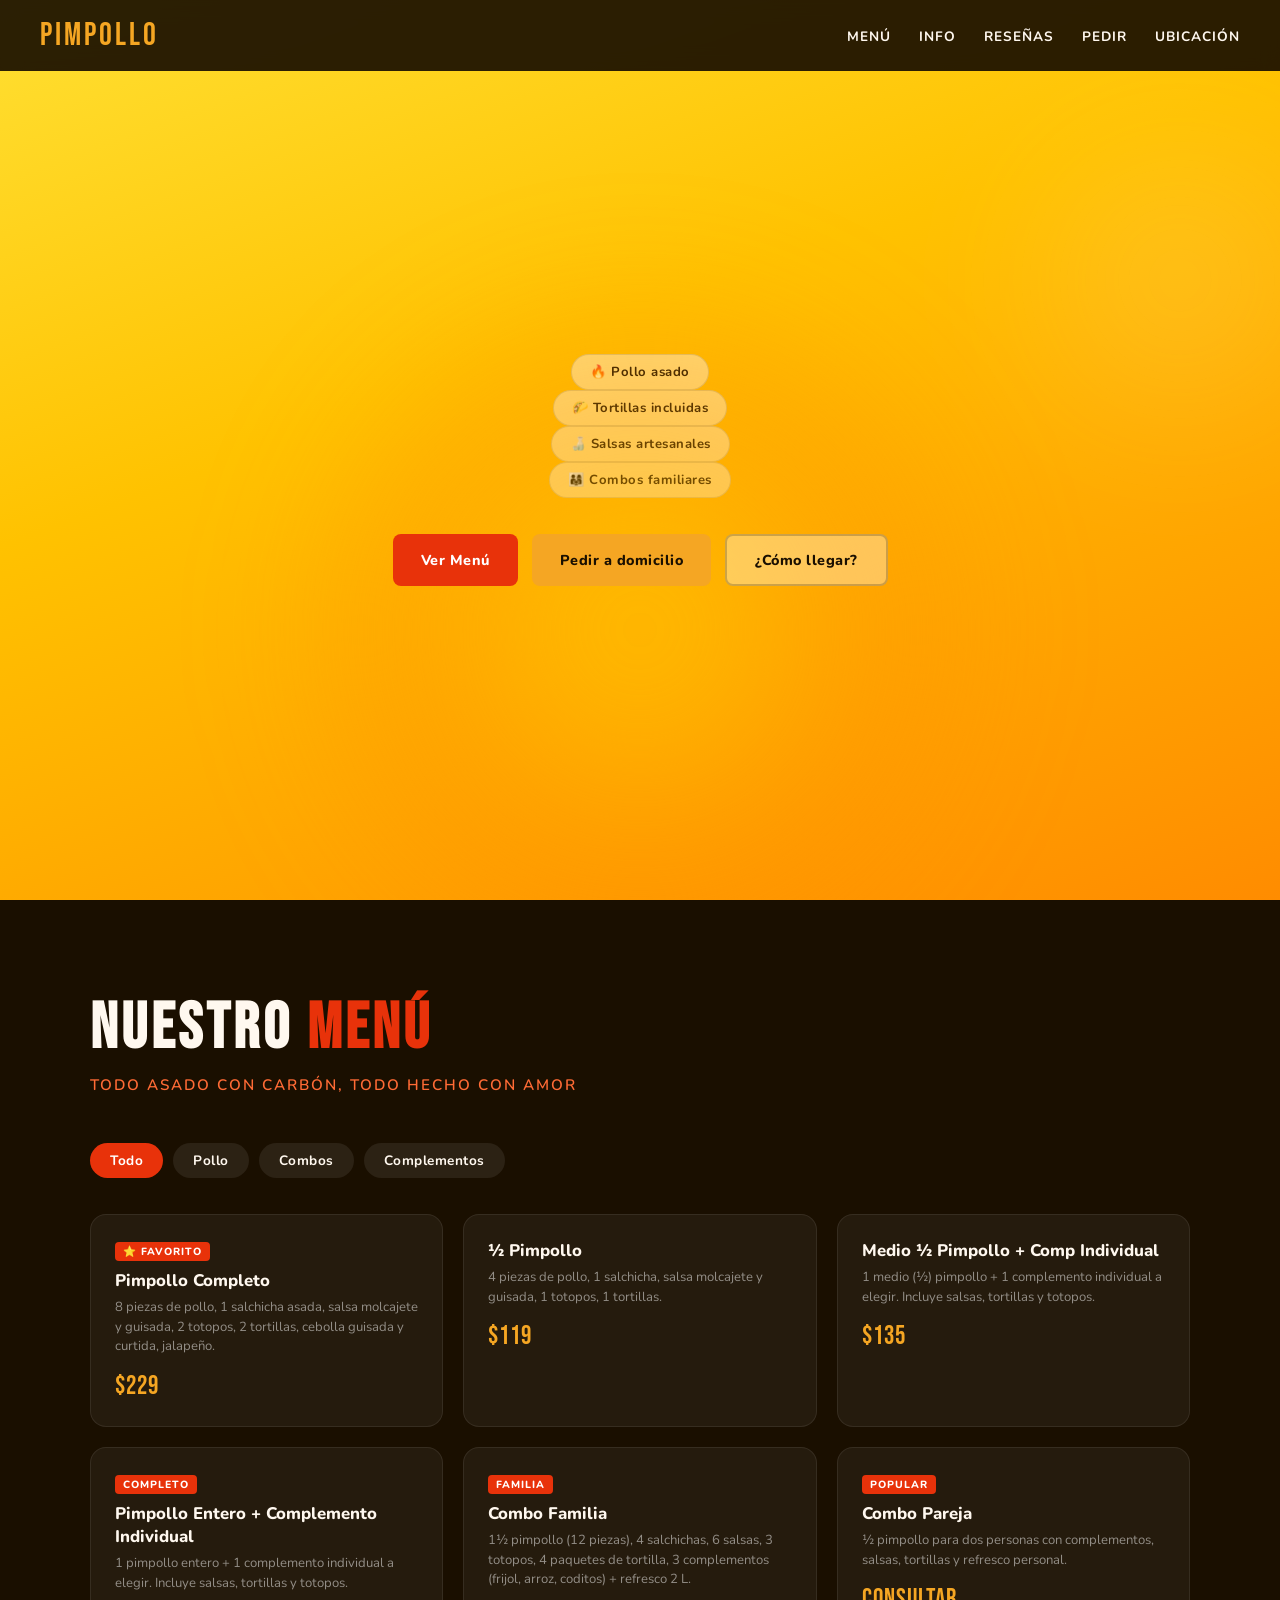
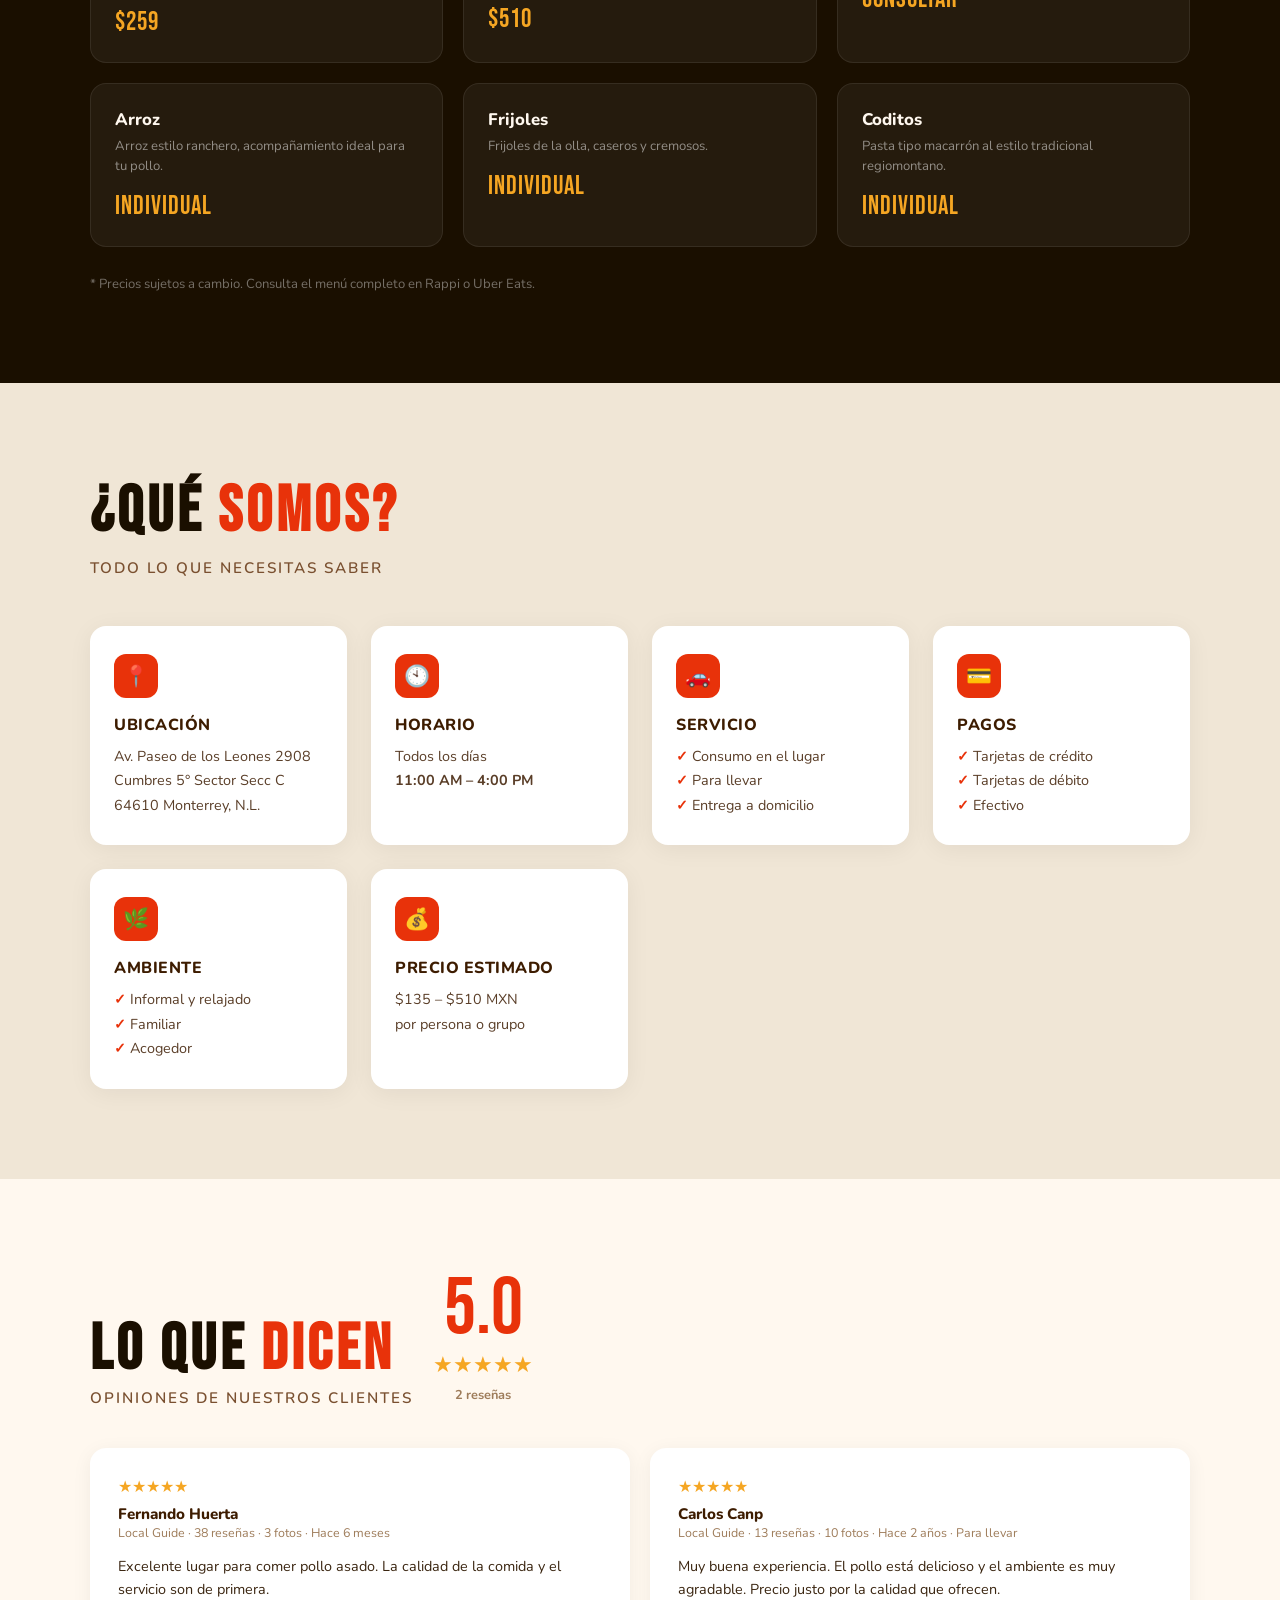
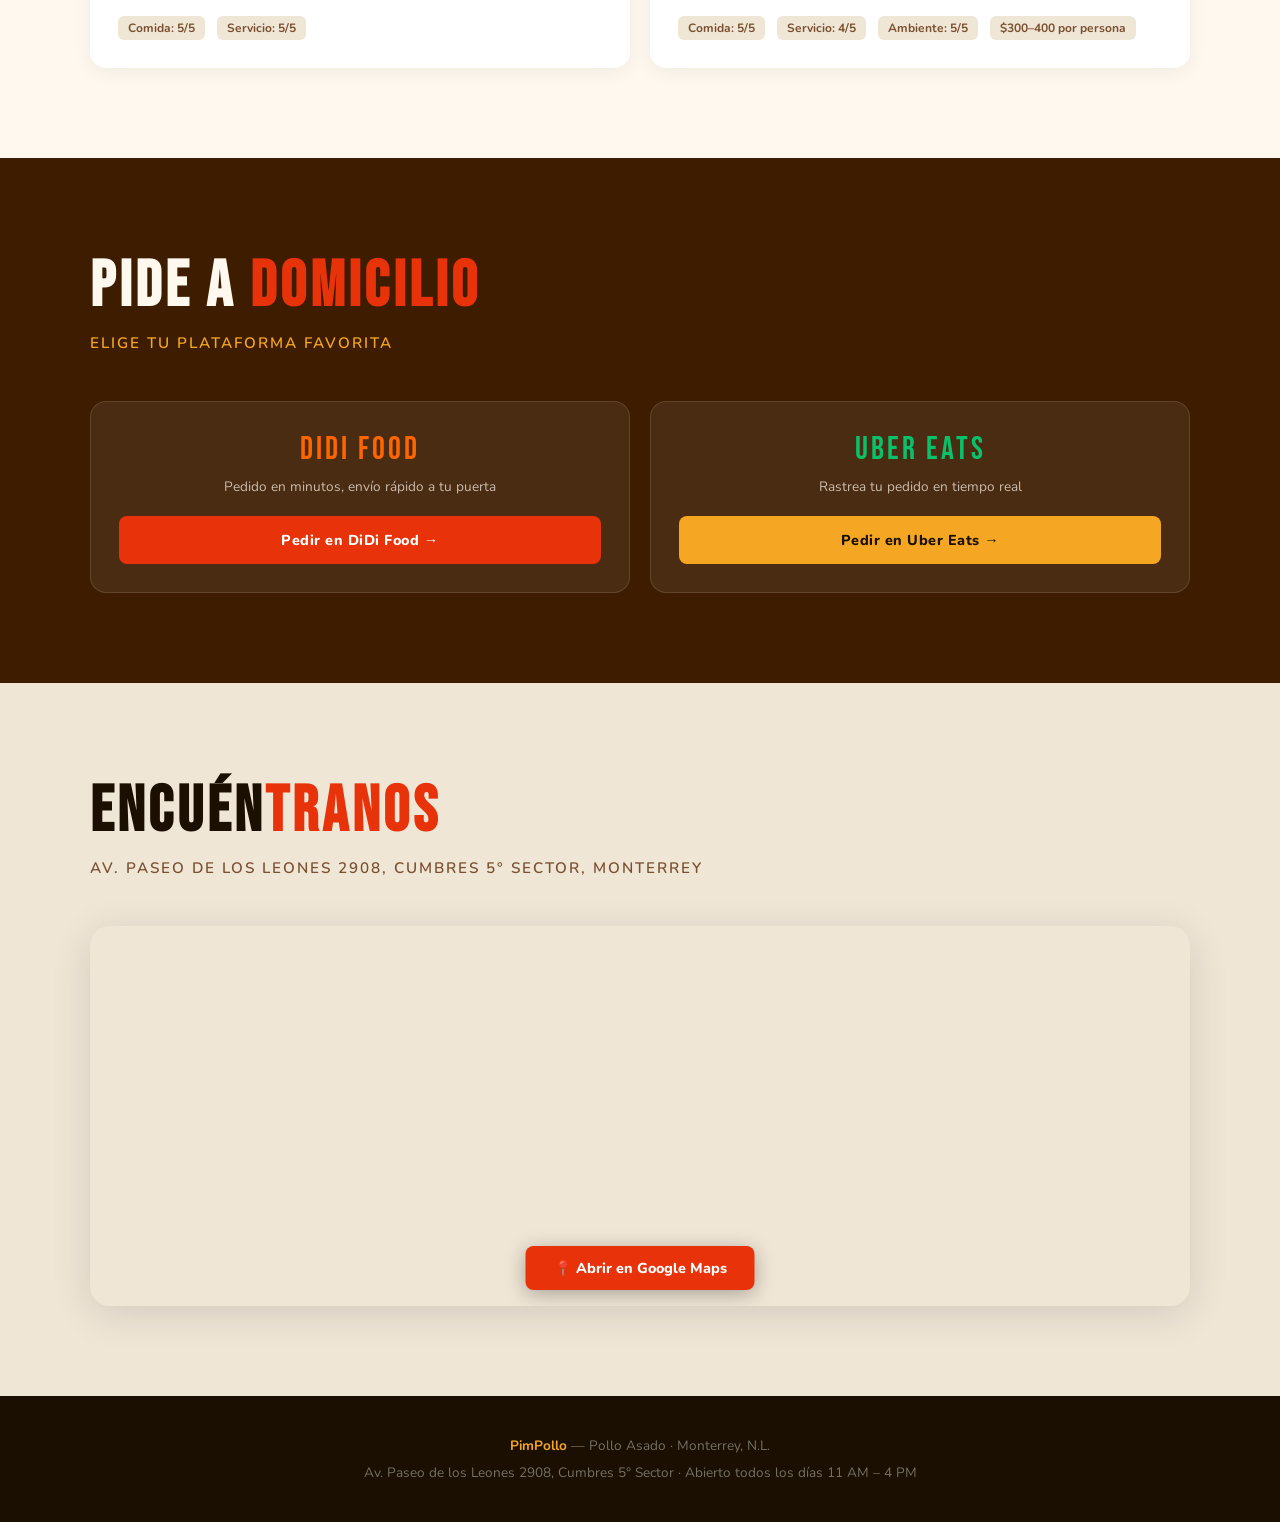
==== index.html @ a26a80ce "Update index.html" ====
<!DOCTYPE html>
<html lang="es">
<head>
<meta charset="UTF-8">
<meta name="viewport" content="width=device-width, initial-scale=1.0">
<title>PimPollo — Monterrey</title>
  <link rel="icon" type="image/png" href="logo.png">
<link rel="preconnect" href="https://fonts.googleapis.com">
<link rel="preconnect" href="https://fonts.gstatic.com" crossorigin>
<link href="https://fonts.googleapis.com/css2?family=Bebas+Neue&family=Nunito:wght@400;600;700;800&display=swap" rel="stylesheet">
<style>
  :root {
    --fire: #E8320A;
    --ember: #FF6B35;
    --gold: #F5A623;
    --cream: #FFF8EF;
    --dark: #1A0F00;
    --brown: #3D1C00;
    --smoke: #F0E6D6;
  }

  *, *::before, *::after { box-sizing: border-box; margin: 0; padding: 0; }

  html { scroll-behavior: smooth; }

  body {
    font-family: 'Nunito', sans-serif;
    background: var(--cream);
    color: var(--dark);
    overflow-x: hidden;
  }

  /* ── NAV ── */
  nav {
    position: fixed; top: 0; left: 0; right: 0; z-index: 100;
    display: flex; justify-content: space-between; align-items: center;
    padding: 16px 40px;
    background: rgba(26,15,0,0.92);
    backdrop-filter: blur(10px);
  }
  .nav-logo {
    font-family: 'Bebas Neue', sans-serif;
    font-size: 2rem; letter-spacing: 3px;
    color: var(--gold);
  }
  .nav-links { display: flex; gap: 28px; list-style: none; }
  .nav-links a {
    color: var(--cream); text-decoration: none; font-weight: 700;
    font-size: 0.85rem; letter-spacing: 1px; text-transform: uppercase;
    transition: color 0.2s;
  }
  .nav-links a:hover { color: var(--gold); }

  /* ── HERO ── */
  #hero {
    min-height: 100vh;
    background: linear-gradient(160deg, #FFE033 0%, #FFC200 40%, #FF8C00 100%);
    display: flex; flex-direction: column;
    align-items: center; justify-content: center;
    position: relative;
    overflow: hidden;
    padding: 100px 20px 60px;
  }

  /* flame background blobs */
  #hero::before {
    content: '';
    position: absolute; bottom: -80px; left: 50%; transform: translateX(-50%);
    width: 700px; height: 700px; border-radius: 50%;
    background: radial-gradient(circle, rgba(255,200,0,0.6) 0%, rgba(255,140,0,0.3) 50%, transparent 75%);
    filter: blur(60px);
    animation: pulse 4s ease-in-out infinite;
  }
  #hero::after {
    content: '';
    position: absolute; top: 80px; right: -100px;
    width: 400px; height: 400px; border-radius: 50%;
    background: radial-gradient(circle, rgba(255,255,255,0.4) 0%, transparent 65%);
    filter: blur(80px); opacity: 0.4;
    animation: pulse 6s ease-in-out infinite reverse;
  }
  @keyframes pulse {
    0%, 100% { transform: translateX(-50%) scale(1); }
    50% { transform: translateX(-50%) scale(1.12); }
  }

  /* LOGO PLACEHOLDER */
  .logo-slot {
    width: 180px; height: 180px;
    border-radius: 50%;
    border: 3px dashed rgba(245,166,35,0.6);
    display: flex; flex-direction: column;
    align-items: center; justify-content: center;
    background: rgba(255,255,255,0.04);
    margin-bottom: 32px;
    position: relative; z-index: 2;
    transition: border-color 0.3s;
    cursor: pointer;
  }
  .logo-slot:hover { border-color: var(--gold); }
  .logo-slot span {
    color: rgba(245,166,35,0.6);
    font-size: 0.75rem; font-weight: 700;
    letter-spacing: 1.5px; text-transform: uppercase;
    text-align: center; padding: 0 16px; line-height: 1.5;
  }
  .logo-slot svg { width: 36px; height: 36px; margin-bottom: 8px; opacity: 0.5; }

  .hero-title {
    font-family: 'Bebas Neue', sans-serif;
    font-size: clamp(4rem, 12vw, 9rem);
    line-height: 0.9;
    color: var(--dark);
    text-align: center;
    letter-spacing: 6px;
    position: relative; z-index: 2;
    animation: fadeUp 0.9s ease both;
  }
  .hero-title span { color: #1B5E20; }

  .hero-sub {
    margin-top: 16px;
    font-size: 1rem; font-weight: 700; letter-spacing: 4px;
    text-transform: uppercase; color: #7B3500;
    position: relative; z-index: 2;
    animation: fadeUp 0.9s 0.2s ease both;
  }

  .hero-badges {
    display: flex; gap: 12px; flex-wrap: wrap; justify-content: center;
    margin-top: 28px; position: relative; z-index: 2;
    animation: fadeUp 0.9s 0.35s ease both;
  }
  .badge {
    background: rgba(255,255,255,0.5);
    border: 1px solid rgba(0,0,0,0.12);
    color: var(--dark); padding: 8px 18px;
    border-radius: 999px; font-size: 0.82rem; font-weight: 700;
    letter-spacing: 0.5px;
  }

  .hero-ctas {
    display: flex; gap: 14px; flex-wrap: wrap; justify-content: center;
    margin-top: 36px; position: relative; z-index: 2;
    animation: fadeUp 0.9s 0.5s ease both;
  }
  .btn {
    display: inline-flex; align-items: center; gap: 8px;
    padding: 14px 28px; border-radius: 8px;
    font-family: 'Nunito', sans-serif; font-weight: 800;
    font-size: 0.9rem; letter-spacing: 0.5px;
    text-decoration: none; transition: transform 0.2s, box-shadow 0.2s;
    cursor: pointer; border: none;
  }
  .btn:hover { transform: translateY(-3px); box-shadow: 0 10px 30px rgba(0,0,0,0.3); }
  .btn-primary { background: var(--fire); color: #fff; }
  .btn-secondary { background: var(--gold); color: var(--dark); }
  .btn-outline { background: rgba(255,255,255,0.35); color: var(--dark); border: 2px solid rgba(0,0,0,0.2); }
  .btn-outline:hover { border-color: var(--dark); background: rgba(255,255,255,0.6); }

  @keyframes fadeUp {
    from { opacity: 0; transform: translateY(28px); }
    to { opacity: 1; transform: translateY(0); }
  }

  /* ── SECTION COMMON ── */
  section { padding: 90px 24px; }
  .section-title {
    font-family: 'Bebas Neue', sans-serif;
    font-size: clamp(2.5rem, 5vw, 4rem);
    letter-spacing: 4px; color: var(--dark);
    margin-bottom: 8px;
  }
  .section-title span { color: var(--fire); }
  .section-sub {
    color: #7a5030; font-size: 0.95rem; font-weight: 600;
    letter-spacing: 2px; text-transform: uppercase; margin-bottom: 48px;
  }
  .container { max-width: 1100px; margin: 0 auto; }

  /* ── MENU ── */
  #menu { background: var(--dark); }
  #menu .section-title { color: var(--cream); }
  #menu .section-sub { color: var(--ember); }

  .menu-cats { display: flex; gap: 10px; flex-wrap: wrap; margin-bottom: 36px; }
  .cat-btn {
    padding: 8px 20px; border-radius: 999px; border: none; cursor: pointer;
    font-family: 'Nunito', sans-serif; font-weight: 700; font-size: 0.85rem;
    background: rgba(255,255,255,0.08); color: var(--cream);
    transition: background 0.2s, color 0.2s;
    letter-spacing: 0.5px;
  }
  .cat-btn.active, .cat-btn:hover { background: var(--fire); color: #fff; }

  .menu-grid {
    display: grid;
    grid-template-columns: repeat(auto-fill, minmax(280px, 1fr));
    gap: 20px;
  }
  .menu-card {
    background: rgba(255,255,255,0.05);
    border: 1px solid rgba(255,255,255,0.08);
    border-radius: 16px; padding: 24px;
    transition: transform 0.25s, border-color 0.25s, background 0.25s;
    display: none;
  }
  .menu-card.visible { display: block; }
  .menu-card:hover {
    transform: translateY(-4px);
    border-color: var(--ember);
    background: rgba(255,107,53,0.08);
  }
  .menu-card .item-name {
    font-weight: 800; font-size: 1.05rem; color: var(--cream);
    margin-bottom: 6px;
  }
  .menu-card .item-desc {
    font-size: 0.82rem; color: rgba(255,255,255,0.5); line-height: 1.5;
    margin-bottom: 14px;
  }
  .menu-card .item-price {
    font-family: 'Bebas Neue', sans-serif;
    font-size: 1.6rem; letter-spacing: 1px; color: var(--gold);
  }
  .item-tag {
    display: inline-block; background: var(--fire);
    color: #fff; font-size: 0.65rem; font-weight: 800;
    letter-spacing: 1px; padding: 2px 8px; border-radius: 4px;
    text-transform: uppercase; margin-bottom: 8px;
  }

  /* ── INFO ── */
  #info { background: var(--smoke); }
  .info-grid {
    display: grid;
    grid-template-columns: repeat(auto-fit, minmax(220px, 1fr));
    gap: 24px;
  }
  .info-card {
    background: #fff; border-radius: 16px; padding: 28px 24px;
    box-shadow: 0 4px 24px rgba(0,0,0,0.06);
  }
  .info-card .ic-icon {
    width: 44px; height: 44px; border-radius: 12px;
    background: var(--fire); display: flex; align-items: center;
    justify-content: center; margin-bottom: 16px;
    font-size: 1.3rem;
  }
  .info-card h3 {
    font-weight: 800; font-size: 1rem; margin-bottom: 8px; color: var(--brown);
    letter-spacing: 0.5px; text-transform: uppercase;
  }
  .info-card p, .info-card ul {
    font-size: 0.9rem; color: #5a3e28; line-height: 1.7;
  }
  .info-card ul { list-style: none; }
  .info-card ul li::before { content: '✓ '; color: var(--fire); font-weight: 800; }

  /* ── REVIEWS ── */
  #reviews { background: var(--cream); }
  .stars { color: var(--gold); font-size: 1.4rem; margin-bottom: 6px; }
  .big-rating {
    font-family: 'Bebas Neue', sans-serif;
    font-size: 5rem; color: var(--fire); line-height: 1;
  }
  .review-grid { display: grid; grid-template-columns: repeat(auto-fit, minmax(280px, 1fr)); gap: 20px; margin-top: 40px; }
  .review-card {
    background: #fff; border-radius: 16px; padding: 28px;
    box-shadow: 0 4px 20px rgba(0,0,0,0.06);
  }
  .reviewer { font-weight: 800; font-size: 0.95rem; color: var(--brown); }
  .reviewer-meta { font-size: 0.78rem; color: #9e7c5a; margin-bottom: 14px; }
  .review-text { font-size: 0.9rem; line-height: 1.65; color: #3a2510; }
  .review-scores { display: flex; gap: 12px; margin-top: 14px; flex-wrap: wrap; }
  .rscore {
    font-size: 0.75rem; font-weight: 700; color: #7a5030;
    background: var(--smoke); padding: 4px 10px; border-radius: 6px;
  }

  /* ── DELIVERY ── */
  #delivery { background: var(--brown); }
  #delivery .section-title { color: var(--cream); }
  #delivery .section-sub { color: var(--gold); }
  .delivery-grid { display: flex; gap: 20px; flex-wrap: wrap; }
  .delivery-card {
    flex: 1; min-width: 240px;
    background: rgba(255,255,255,0.07);
    border: 1px solid rgba(255,255,255,0.12);
    border-radius: 16px; padding: 28px;
    text-align: center; text-decoration: none;
    color: var(--cream); transition: transform 0.25s, background 0.25s;
  }
  .delivery-card:hover { transform: translateY(-5px); background: rgba(255,255,255,0.12); }
  .delivery-logo { font-family: 'Bebas Neue', sans-serif; font-size: 2rem; letter-spacing: 3px; margin-bottom: 8px; }
  .delivery-logo.didi { color: #FF6600; }
  .delivery-logo.uber { color: #09C16B; }
  .delivery-card p { font-size: 0.85rem; opacity: 0.7; }
  .delivery-card .btn { margin-top: 20px; width: 100%; justify-content: center; }

  /* ── MAP ── */
  #location { background: var(--smoke); }
  .map-wrapper {
    border-radius: 20px; overflow: hidden;
    box-shadow: 0 8px 40px rgba(0,0,0,0.12);
    margin-top: 8px;
  }
  .map-wrapper iframe { width: 100%; height: 380px; border: none; display: block; }

  /* ── FOOTER ── */
  footer {
    background: var(--dark);
    padding: 40px 24px;
    text-align: center;
    color: rgba(255,255,255,0.4);
    font-size: 0.85rem;
  }
  footer strong { color: var(--gold); }

  /* ── MOBILE ── */
  @media(max-width:600px) {
    nav { padding: 14px 20px; }
    .nav-links { display: none; }
    section { padding: 60px 16px; }
  }
</style>
</head>
<body>

<!-- NAV -->
<nav>
  <div class="nav-logo">PimPollo</div>
  <ul class="nav-links">
    <li><a href="javascript:void(0)" onclick="document.getElementById('menu').scrollIntoView({behavior:'smooth'})">Menú</a></li>
    <li><a href="javascript:void(0)" onclick="document.getElementById('info').scrollIntoView({behavior:'smooth'})">Info</a></li>
    <li><a href="javascript:void(0)" onclick="document.getElementById('reviews').scrollIntoView({behavior:'smooth'})">Reseñas</a></li>
    <li><a href="javascript:void(0)" onclick="document.getElementById('delivery').scrollIntoView({behavior:'smooth'})">Pedir</a></li>
    <li><a href="javascript:void(0)" onclick="document.getElementById('location').scrollIntoView({behavior:'smooth'})">Ubicación</a></li>
  </ul>
</nav>

<!-- HERO -->
<section id="hero">
  <img src="logo.png" alt="Pim Pollo" onerror="this.style.display='none'">
    <span class="badge">🔥 Pollo asado</span>
    <span class="badge">🌮 Tortillas incluidas</span>
    <span class="badge">🍶 Salsas artesanales</span>
    <span class="badge">👨‍👩‍👧 Combos familiares</span>
  </div>

  <div class="hero-ctas">
    <button onclick="document.getElementById('menu').scrollIntoView({behavior:'smooth'})" class="btn btn-primary">Ver Menú</button>
    <button onclick="document.getElementById('delivery').scrollIntoView({behavior:'smooth'})" class="btn btn-secondary">Pedir a domicilio</button>
    <button onclick="document.getElementById('location').scrollIntoView({behavior:'smooth'})" class="btn btn-outline">¿Cómo llegar?</button>
  </div>
</section>

<!-- MENU -->
<section id="menu">
  <div class="container">
    <h2 class="section-title">Nuestro <span>Menú</span></h2>
    <p class="section-sub">Todo asado con carbón, todo hecho con amor</p>

    <div class="menu-cats">
      <button class="cat-btn active" onclick="filterMenu('all', this)">Todo</button>
      <button class="cat-btn" onclick="filterMenu('pollo', this)">Pollo</button>
      <button class="cat-btn" onclick="filterMenu('combo', this)">Combos</button>
      <button class="cat-btn" onclick="filterMenu('complemento', this)">Complementos</button>
    </div>

    <div class="menu-grid">

      <!-- POLLO -->
      <div class="menu-card visible" data-cat="pollo">
        <div class="item-tag">⭐ Favorito</div>
        <div class="item-name">Pimpollo Completo</div>
        <div class="item-desc">8 piezas de pollo, 1 salchicha asada, salsa molcajete y guisada, 2 totopos, 2 tortillas, cebolla guisada y curtida, jalapeño.</div>
        <div class="item-price">$229</div>
      </div>

      <div class="menu-card visible" data-cat="pollo">
        <div class="item-name">½ Pimpollo</div>
        <div class="item-desc">4 piezas de pollo, 1 salchicha, salsa molcajete y guisada, 1 totopos, 1 tortillas.</div>
        <div class="item-price">$119</div>
      </div>

      <div class="menu-card visible" data-cat="pollo">
        <div class="item-name">Medio ½ Pimpollo + Comp Individual</div>
        <div class="item-desc">1 medio (½) pimpollo + 1 complemento individual a elegir. Incluye salsas, tortillas y totopos.</div>
        <div class="item-price">$135</div>
      </div>

      <div class="menu-card visible" data-cat="pollo">
        <div class="item-tag">Completo</div>
        <div class="item-name">Pimpollo Entero + Complemento Individual</div>
        <div class="item-desc">1 pimpollo entero + 1 complemento individual a elegir. Incluye salsas, tortillas y totopos.</div>
        <div class="item-price">$259</div>
      </div>

      <!-- COMBOS -->
      <div class="menu-card visible" data-cat="combo">
        <div class="item-tag">Familia</div>
        <div class="item-name">Combo Familia</div>
        <div class="item-desc">1½ pimpollo (12 piezas), 4 salchichas, 6 salsas, 3 totopos, 4 paquetes de tortilla, 3 complementos (frijol, arroz, coditos) + refresco 2 L.</div>
        <div class="item-price">$510</div>
      </div>

      <div class="menu-card visible" data-cat="combo">
        <div class="item-tag">Popular</div>
        <div class="item-name">Combo Pareja</div>
        <div class="item-desc">½ pimpollo para dos personas con complementos, salsas, tortillas y refresco personal.</div>
        <div class="item-price">Consultar</div>
      </div>

      <!-- COMPLEMENTOS -->
      <div class="menu-card visible" data-cat="complemento">
        <div class="item-name">Arroz</div>
        <div class="item-desc">Arroz estilo ranchero, acompañamiento ideal para tu pollo.</div>
        <div class="item-price">Individual</div>
      </div>

      <div class="menu-card visible" data-cat="complemento">
        <div class="item-name">Frijoles</div>
        <div class="item-desc">Frijoles de la olla, caseros y cremosos.</div>
        <div class="item-price">Individual</div>
      </div>

      <div class="menu-card visible" data-cat="complemento">
        <div class="item-name">Coditos</div>
        <div class="item-desc">Pasta tipo macarrón al estilo tradicional regiomontano.</div>
        <div class="item-price">Individual</div>
      </div>

    </div>

    <p style="color:rgba(255,255,255,0.4); font-size:0.82rem; margin-top:28px;">
      * Precios sujetos a cambio. Consulta el menú completo en Rappi o Uber Eats.
    </p>
  </div>
</section>

<!-- INFO -->
<section id="info">
  <div class="container">
    <h2 class="section-title">¿Qué <span>somos?</span></h2>
    <p class="section-sub">Todo lo que necesitas saber</p>

    <div class="info-grid">

      <div class="info-card">
        <div class="ic-icon">📍</div>
        <h3>Ubicación</h3>
        <p>Av. Paseo de los Leones 2908<br>Cumbres 5° Sector Secc C<br>64610 Monterrey, N.L.</p>
      </div>

      <div class="info-card">
        <div class="ic-icon">🕙</div>
        <h3>Horario</h3>
        <p>Todos los días<br><strong>11:00 AM – 4:00 PM</strong></p>
      </div>

      <div class="info-card">
        <div class="ic-icon">🚗</div>
        <h3>Servicio</h3>
        <ul>
          <li>Consumo en el lugar</li>
          <li>Para llevar</li>
          <li>Entrega a domicilio</li>
        </ul>
      </div>

      <div class="info-card">
        <div class="ic-icon">💳</div>
        <h3>Pagos</h3>
        <ul>
          <li>Tarjetas de crédito</li>
          <li>Tarjetas de débito</li>
          <li>Efectivo</li>
        </ul>
      </div>

      <div class="info-card">
        <div class="ic-icon">🌿</div>
        <h3>Ambiente</h3>
        <ul>
          <li>Informal y relajado</li>
          <li>Familiar</li>
          <li>Acogedor</li>
        </ul>
      </div>

      <div class="info-card">
        <div class="ic-icon">💰</div>
        <h3>Precio estimado</h3>
        <p>$135 – $510 MXN<br>por persona o grupo</p>
      </div>

    </div>
  </div>
</section>

<!-- REVIEWS -->
<section id="reviews">
  <div class="container">
    <div style="display:flex; align-items:flex-end; gap:20px; flex-wrap:wrap; margin-bottom:16px;">
      <div>
        <h2 class="section-title" style="margin-bottom:0;">Lo que <span>dicen</span></h2>
        <p class="section-sub" style="margin-bottom:0;">Opiniones de nuestros clientes</p>
      </div>
      <div style="text-align:center; padding-bottom:4px;">
        <div class="big-rating">5.0</div>
        <div class="stars">★★★★★</div>
        <div style="font-size:0.8rem; color:#9e7c5a; font-weight:700;">2 reseñas</div>
      </div>
    </div>

    <div class="review-grid">

      <div class="review-card">
        <div class="stars" style="font-size:1rem;">★★★★★</div>
        <div class="reviewer">Fernando Huerta</div>
        <div class="reviewer-meta">Local Guide · 38 reseñas · 3 fotos · Hace 6 meses</div>
        <p class="review-text">Excelente lugar para comer pollo asado. La calidad de la comida y el servicio son de primera.</p>
        <div class="review-scores">
          <span class="rscore">Comida: 5/5</span>
          <span class="rscore">Servicio: 5/5</span>
        </div>
      </div>

      <div class="review-card">
        <div class="stars" style="font-size:1rem;">★★★★★</div>
        <div class="reviewer">Carlos Canp</div>
        <div class="reviewer-meta">Local Guide · 13 reseñas · 10 fotos · Hace 2 años · Para llevar</div>
        <p class="review-text">Muy buena experiencia. El pollo está delicioso y el ambiente es muy agradable. Precio justo por la calidad que ofrecen.</p>
        <div class="review-scores">
          <span class="rscore">Comida: 5/5</span>
          <span class="rscore">Servicio: 4/5</span>
          <span class="rscore">Ambiente: 5/5</span>
          <span class="rscore">$300–400 por persona</span>
        </div>
      </div>

    </div>
  </div>
</section>

<!-- DELIVERY -->
<section id="delivery">
  <div class="container">
    <h2 class="section-title">Pide a <span>domicilio</span></h2>
    <p class="section-sub">Elige tu plataforma favorita</p>

    <div class="delivery-grid">

      <a class="delivery-card" href="https://www.didi-food.com/es-MX/food/store/5764607748243983075/?channel=10&cityId=52190500&lat=25.720867&lng=-100.389208&ddlCode=q9TJD0&area=MX&lang=es-MX&appKey=ds&dp_sub2=googlemap&redirectType=2&params=dp_sub1%3D5764607748243983075%26dp_sub2%3Dgooglemap%26dp_sub3%3Des-MX%26dp_sub4%3D10%26dp_sub5%3D52190500%26dp_sub6%3D25.720867%26dp_sub7%3D-100.389208" target="_blank" rel="noopener">
        <div class="delivery-logo didi">DiDi Food</div>
        <p>Pedido en minutos, envío rápido a tu puerta</p>
        <span class="btn btn-primary">Pedir en DiDi Food →</span>
      </a>

      <a class="delivery-card" href="https://www.ubereats.com/mx/store/pimpollo-cumbres/GosztlasRFKUQucJ_fWWTg?diningMode=PICKUP&utm_campaign=CM2508147-search-free-nonbrand-google-pas_e_all_acq_Global&utm_medium=search-free-nonbrand&utm_source=google-pas&rwg_token=AFd1xnH8w4mtvFbis2cktETp9ARaAFDa6jEtUvOl2ZSc5mGTOO3AMOY6BySskZ-sd_b6AzIeQ_hJNvTSIL6w6hFf1suOTFxkHQ%3D%3D" rel="noopener">
        <div class="delivery-logo uber">Uber Eats</div>
        <p>Rastrea tu pedido en tiempo real</p>
        <span class="btn btn-secondary">Pedir en Uber Eats →</span>
      </a>

    </div>
  </div>
</section>

<!-- LOCATION -->
<section id="location">
  <div class="container">
    <h2 class="section-title">Encuén<span>tranos</span></h2>
    <p class="section-sub">Av. Paseo de los Leones 2908, Cumbres 5° Sector, Monterrey</p>
    <div class="map-wrapper">
      <div style="position:relative;width:100%;height:380px;border-radius:20px;overflow:hidden;">
        <iframe
          src="https://www.openstreetmap.org/export/embed.html?bbox=-100.3820%2C25.7400%2C-100.3680%2C25.7460&layer=mapnik&marker=25.7430%2C-100.3750"
          style="width:100%;height:100%;border:none;display:block;"
          allowfullscreen loading="lazy">
        </iframe>
        <a href="https://www.google.com/maps/search/Av.+Paseo+de+los+Leones+2908+Cumbres+5to+Sector+Monterrey+NL/@25.7430,-100.3750,16z"
           target="_blank" rel="noopener"
           style="position:absolute;bottom:16px;left:50%;transform:translateX(-50%);background:#E8320A;color:#fff;font-family:'Nunito',sans-serif;font-weight:800;font-size:0.9rem;padding:12px 28px;border-radius:8px;text-decoration:none;display:flex;align-items:center;gap:8px;box-shadow:0 4px 20px rgba(0,0,0,0.3);z-index:10;white-space:nowrap;">
          📍 Abrir en Google Maps
        </a>
      </div>
    </div>
  </div>
</section>

<!-- FOOTER -->
<footer>
  <p><strong>PimPollo</strong> — Pollo Asado · Monterrey, N.L.</p>
  <p style="margin-top:8px;">Av. Paseo de los Leones 2908, Cumbres 5° Sector · Abierto todos los días 11 AM – 4 PM</p>
</footer>

<script>
function filterMenu(cat, btn) {
  document.querySelectorAll('.cat-btn').forEach(b => b.classList.remove('active'));
  btn.classList.add('active');
  document.querySelectorAll('.menu-card').forEach(card => {
    if (cat === 'all' || card.dataset.cat === cat) {
      card.classList.add('visible');
    } else {
      card.classList.remove('visible');
    }
  });
}
</script>

</body>
</html>
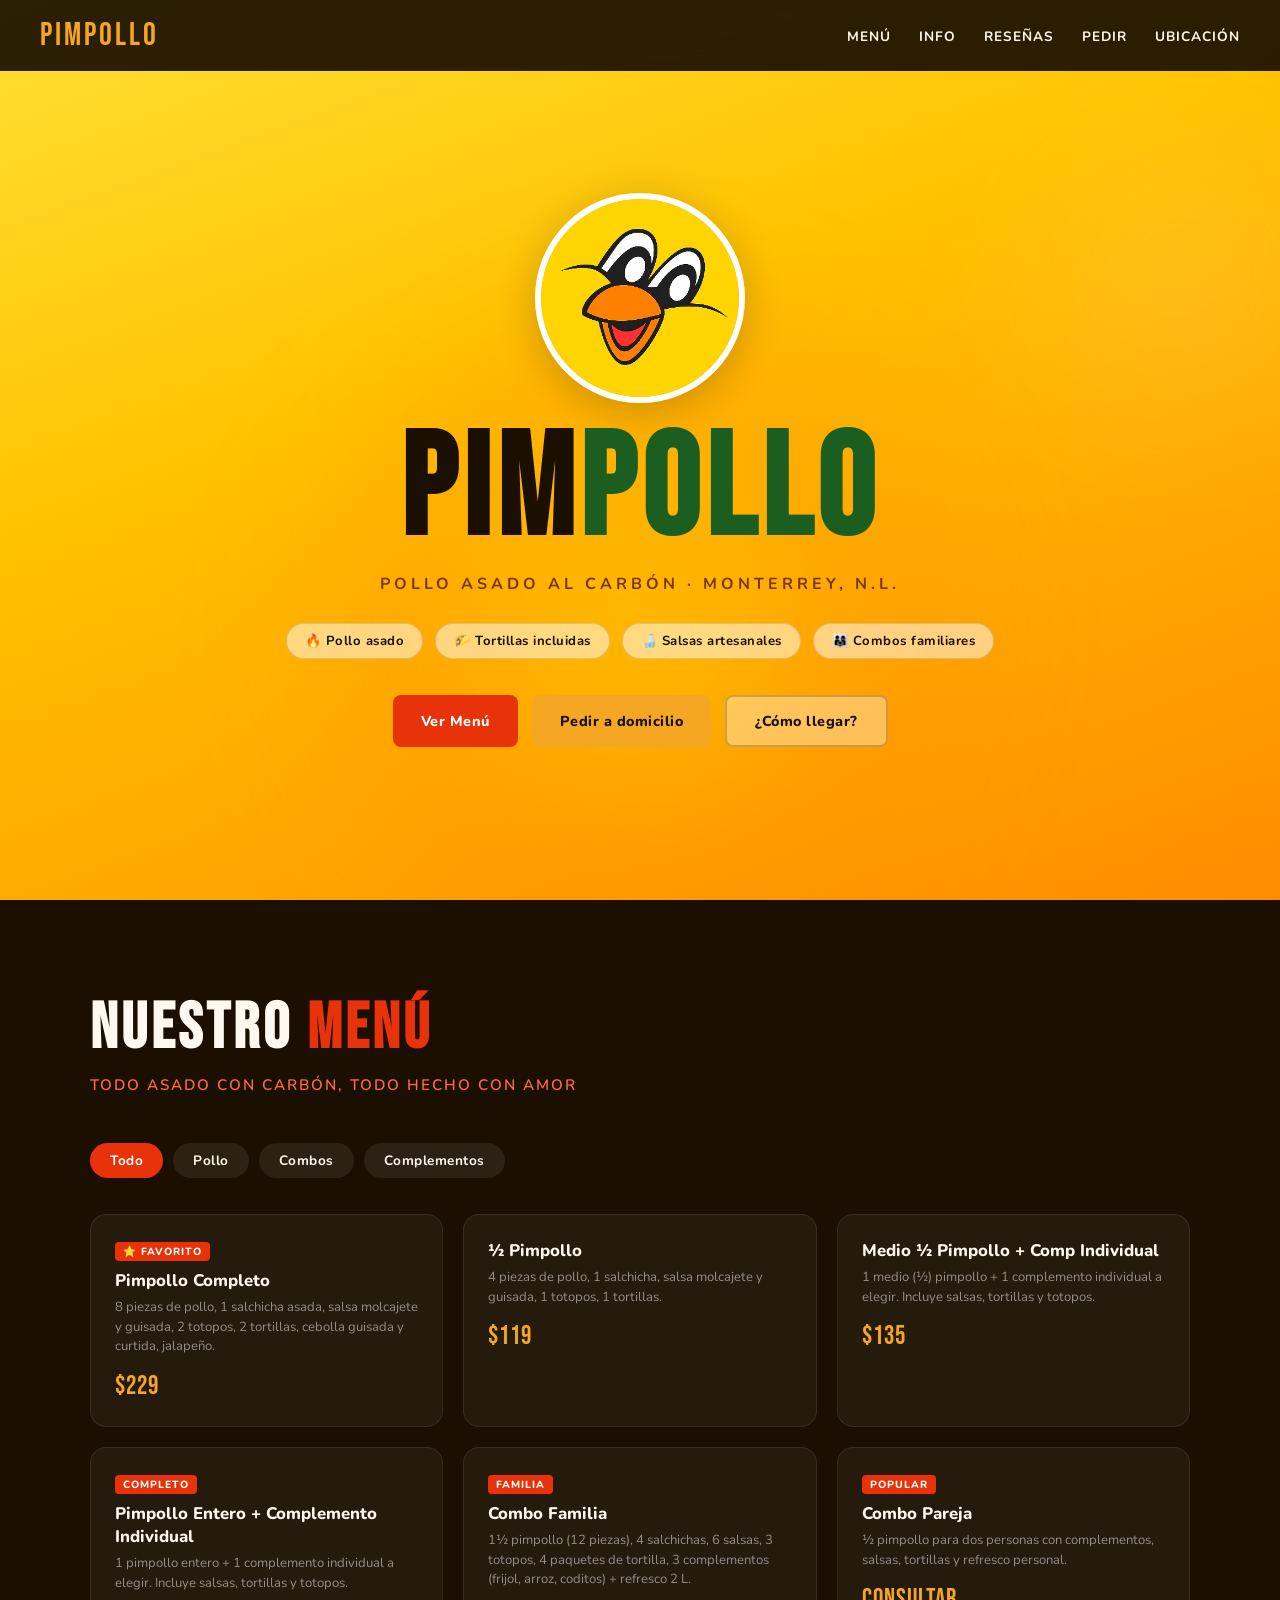
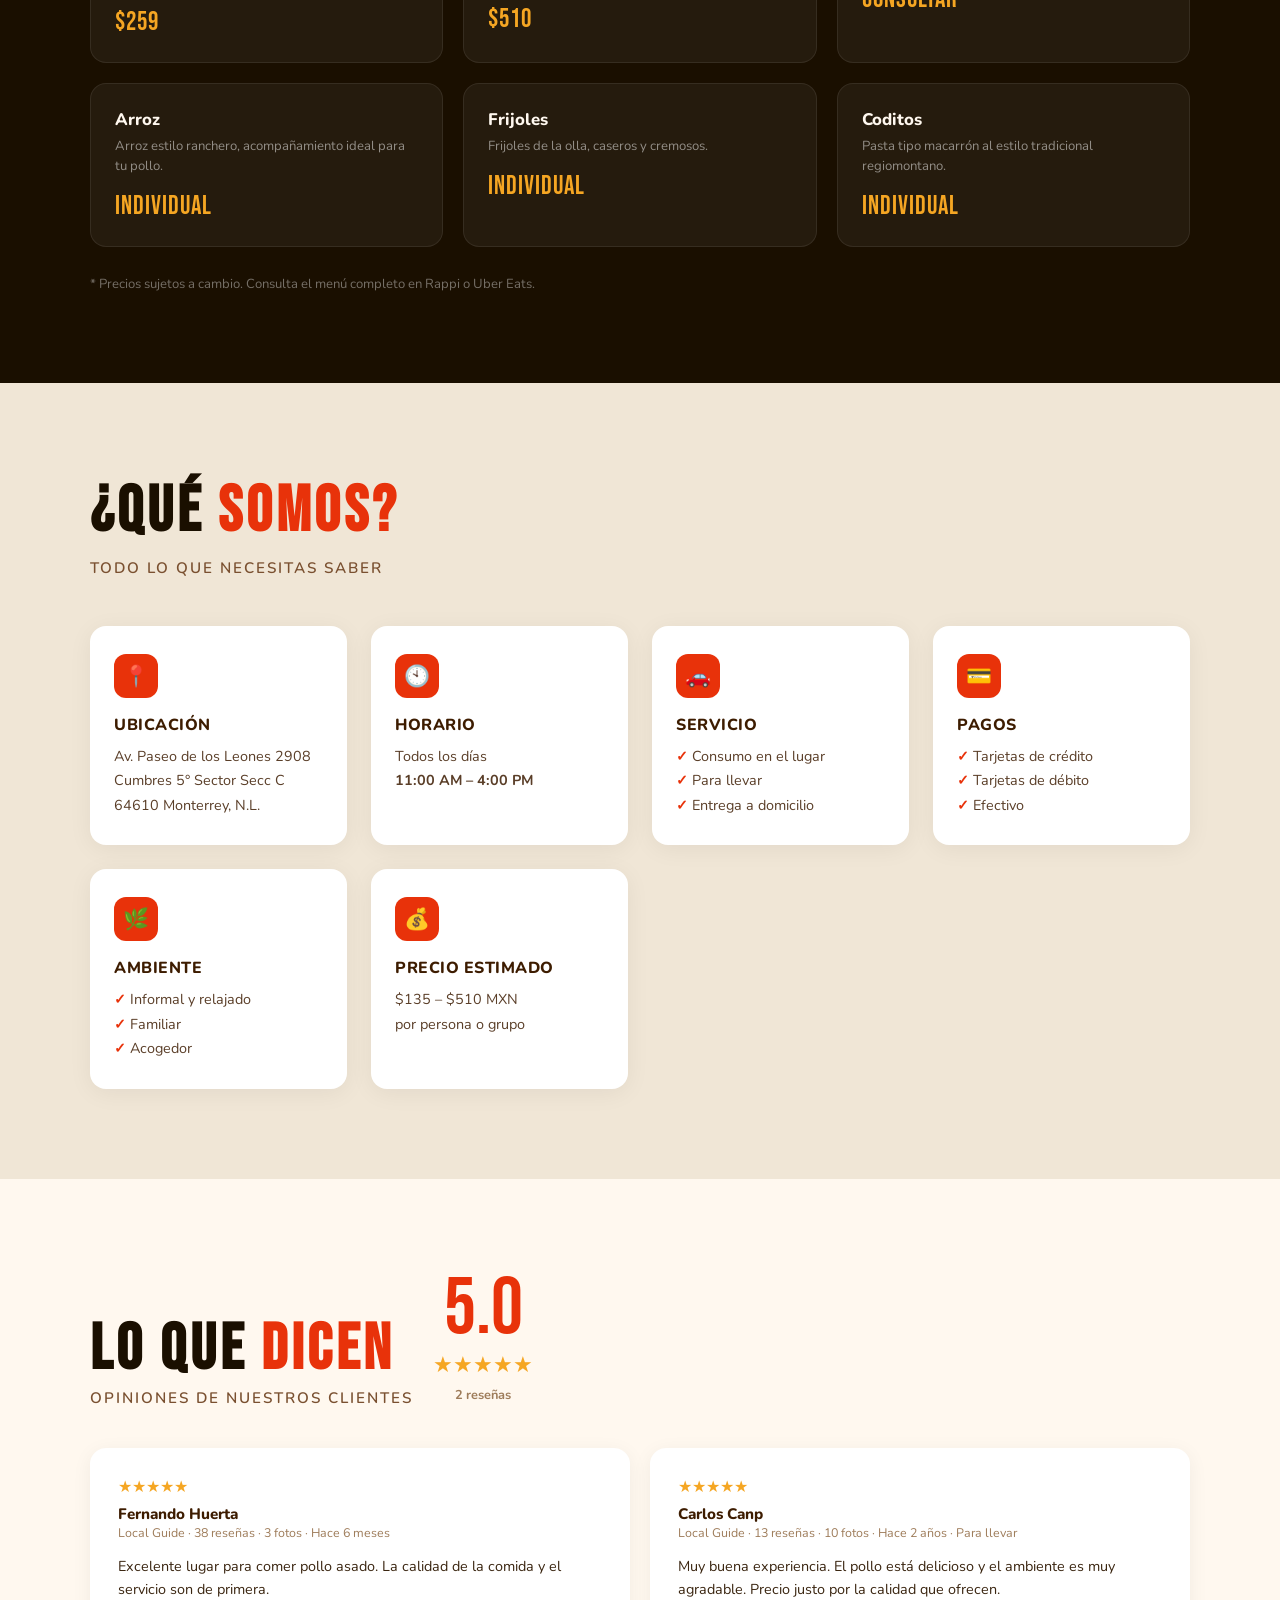
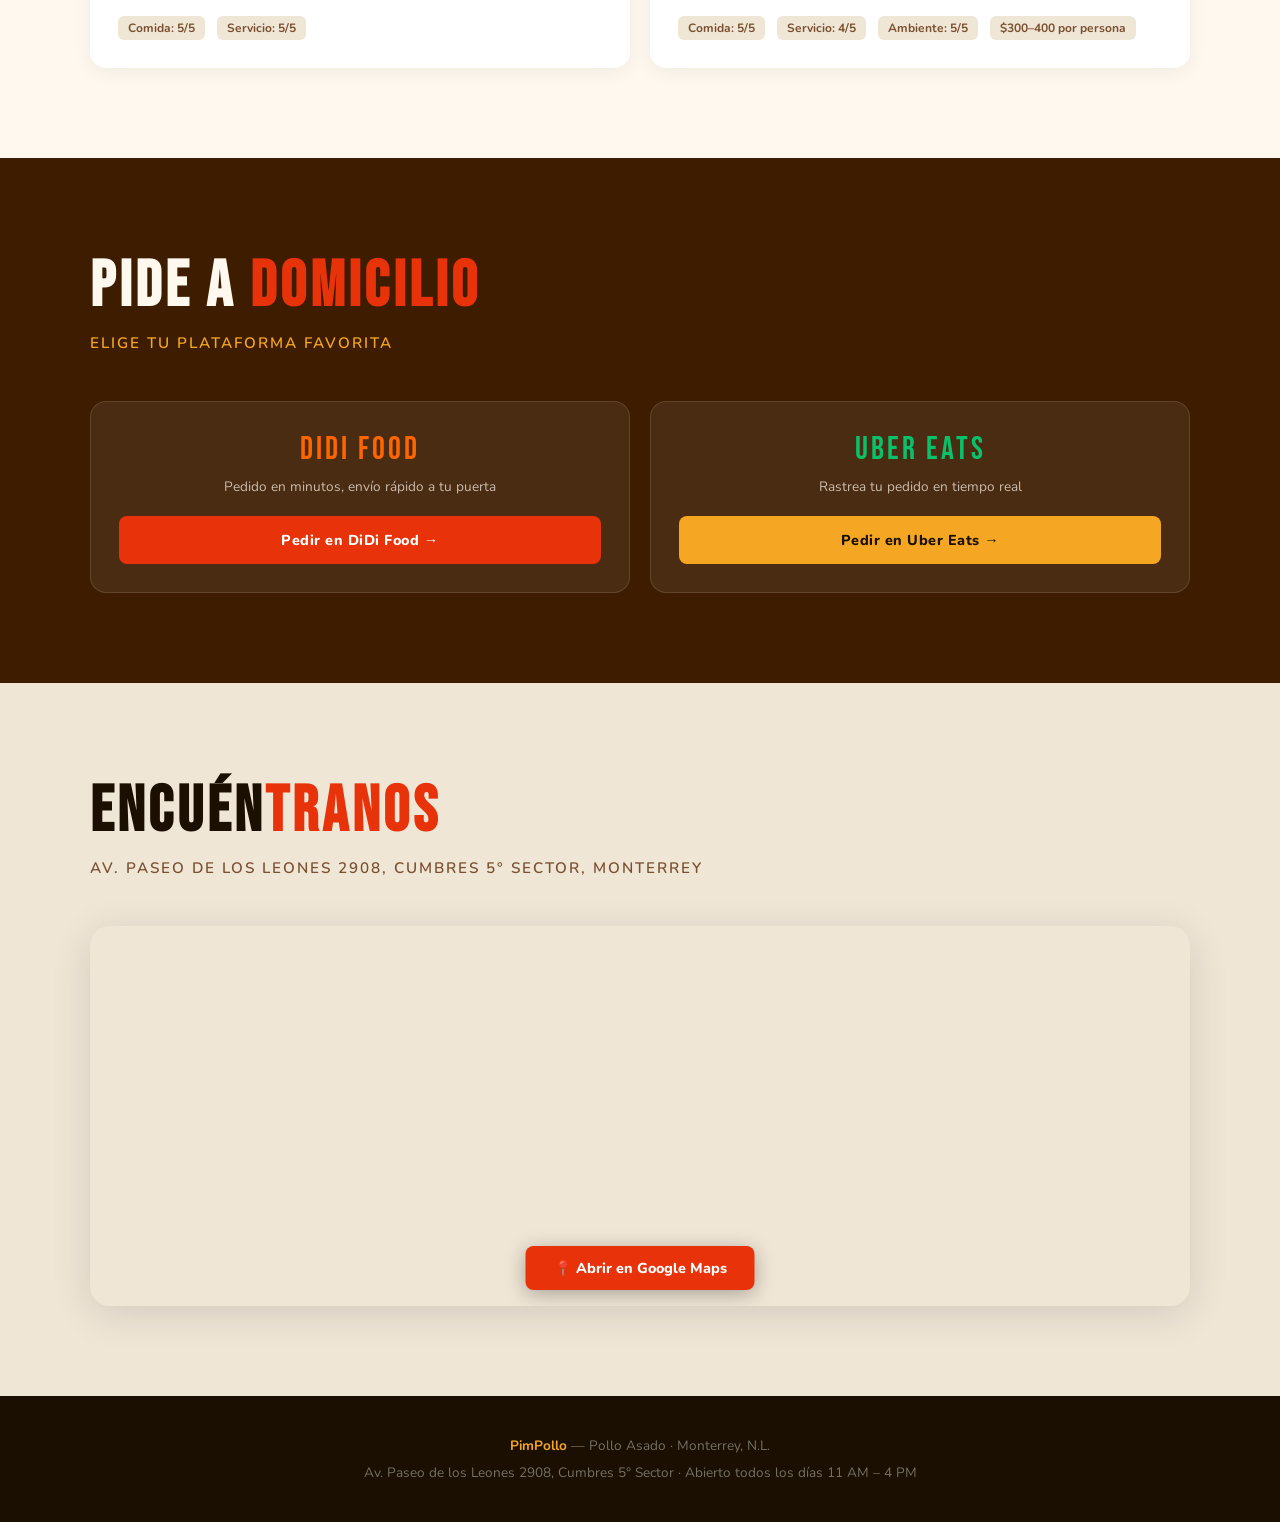
==== commit b5c143ed: "Add files via upload" ====
--- a/index.html
+++ b/index.html
@@ -4,7 +4,6 @@
 <meta charset="UTF-8">
 <meta name="viewport" content="width=device-width, initial-scale=1.0">
 <title>PimPollo — Monterrey</title>
-  <link rel="icon" type="image/png" href="logo.png">
 <link rel="preconnect" href="https://fonts.googleapis.com">
 <link rel="preconnect" href="https://fonts.gstatic.com" crossorigin>
 <link href="https://fonts.googleapis.com/css2?family=Bebas+Neue&family=Nunito:wght@400;600;700;800&display=swap" rel="stylesheet">
@@ -341,7 +340,12 @@
 
 <!-- HERO -->
 <section id="hero">
-  <img src="logo.png" alt="Pim Pollo" onerror="this.style.display='none'">
+  <img src="[data-uri]" alt="PimPollo Logo" style="width:210px;height:210px;border-radius:50%;margin-bottom:24px;position:relative;z-index:2;box-shadow:0 8px 40px rgba(0,0,0,0.2);border:6px solid white;">
+
+  <h1 class="hero-title">PIM<span>POLLO</span></h1>
+  <p class="hero-sub">Pollo asado al carbón · Monterrey, N.L.</p>
+
+  <div class="hero-badges">
     <span class="badge">🔥 Pollo asado</span>
     <span class="badge">🌮 Tortillas incluidas</span>
     <span class="badge">🍶 Salsas artesanales</span>
@@ -558,7 +562,7 @@
         <span class="btn btn-primary">Pedir en DiDi Food →</span>
       </a>
 
-      <a class="delivery-card" href="https://www.ubereats.com/mx/store/pimpollo-cumbres/GosztlasRFKUQucJ_fWWTg?diningMode=PICKUP&utm_campaign=CM2508147-search-free-nonbrand-go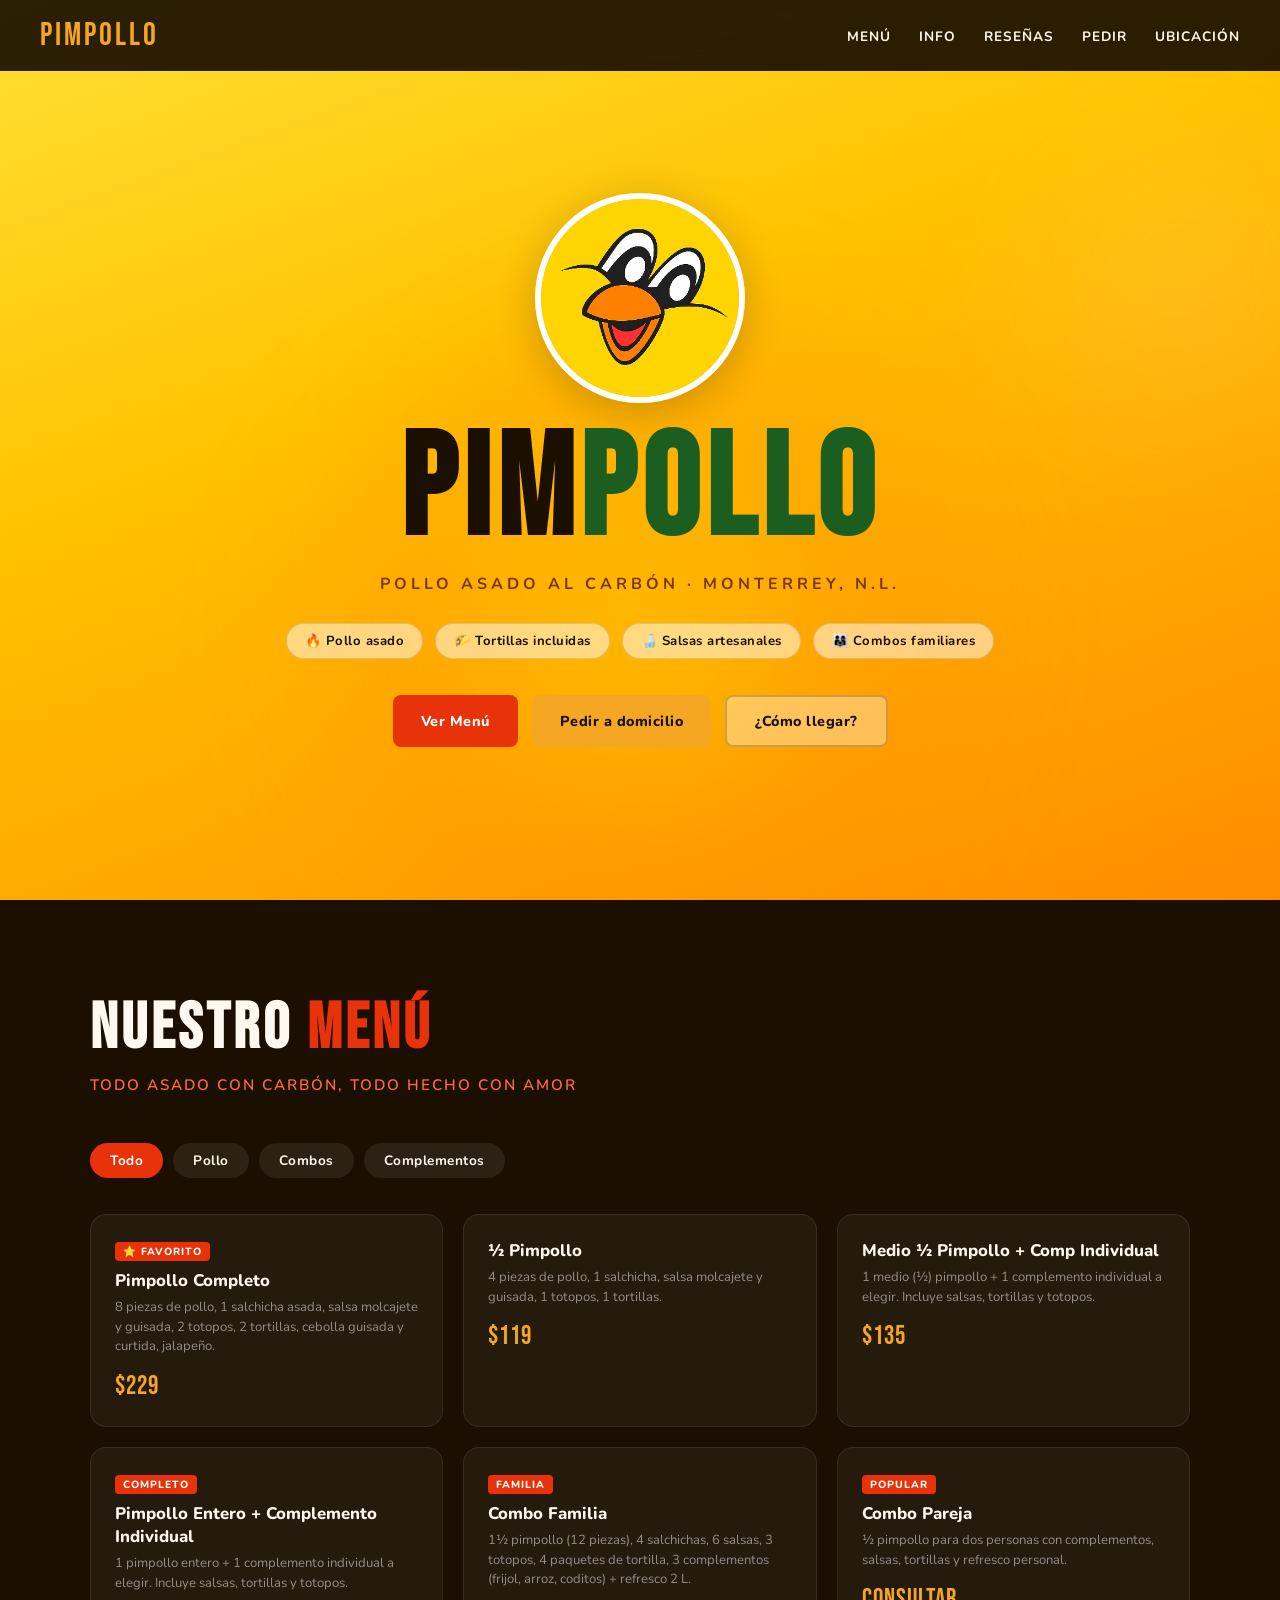
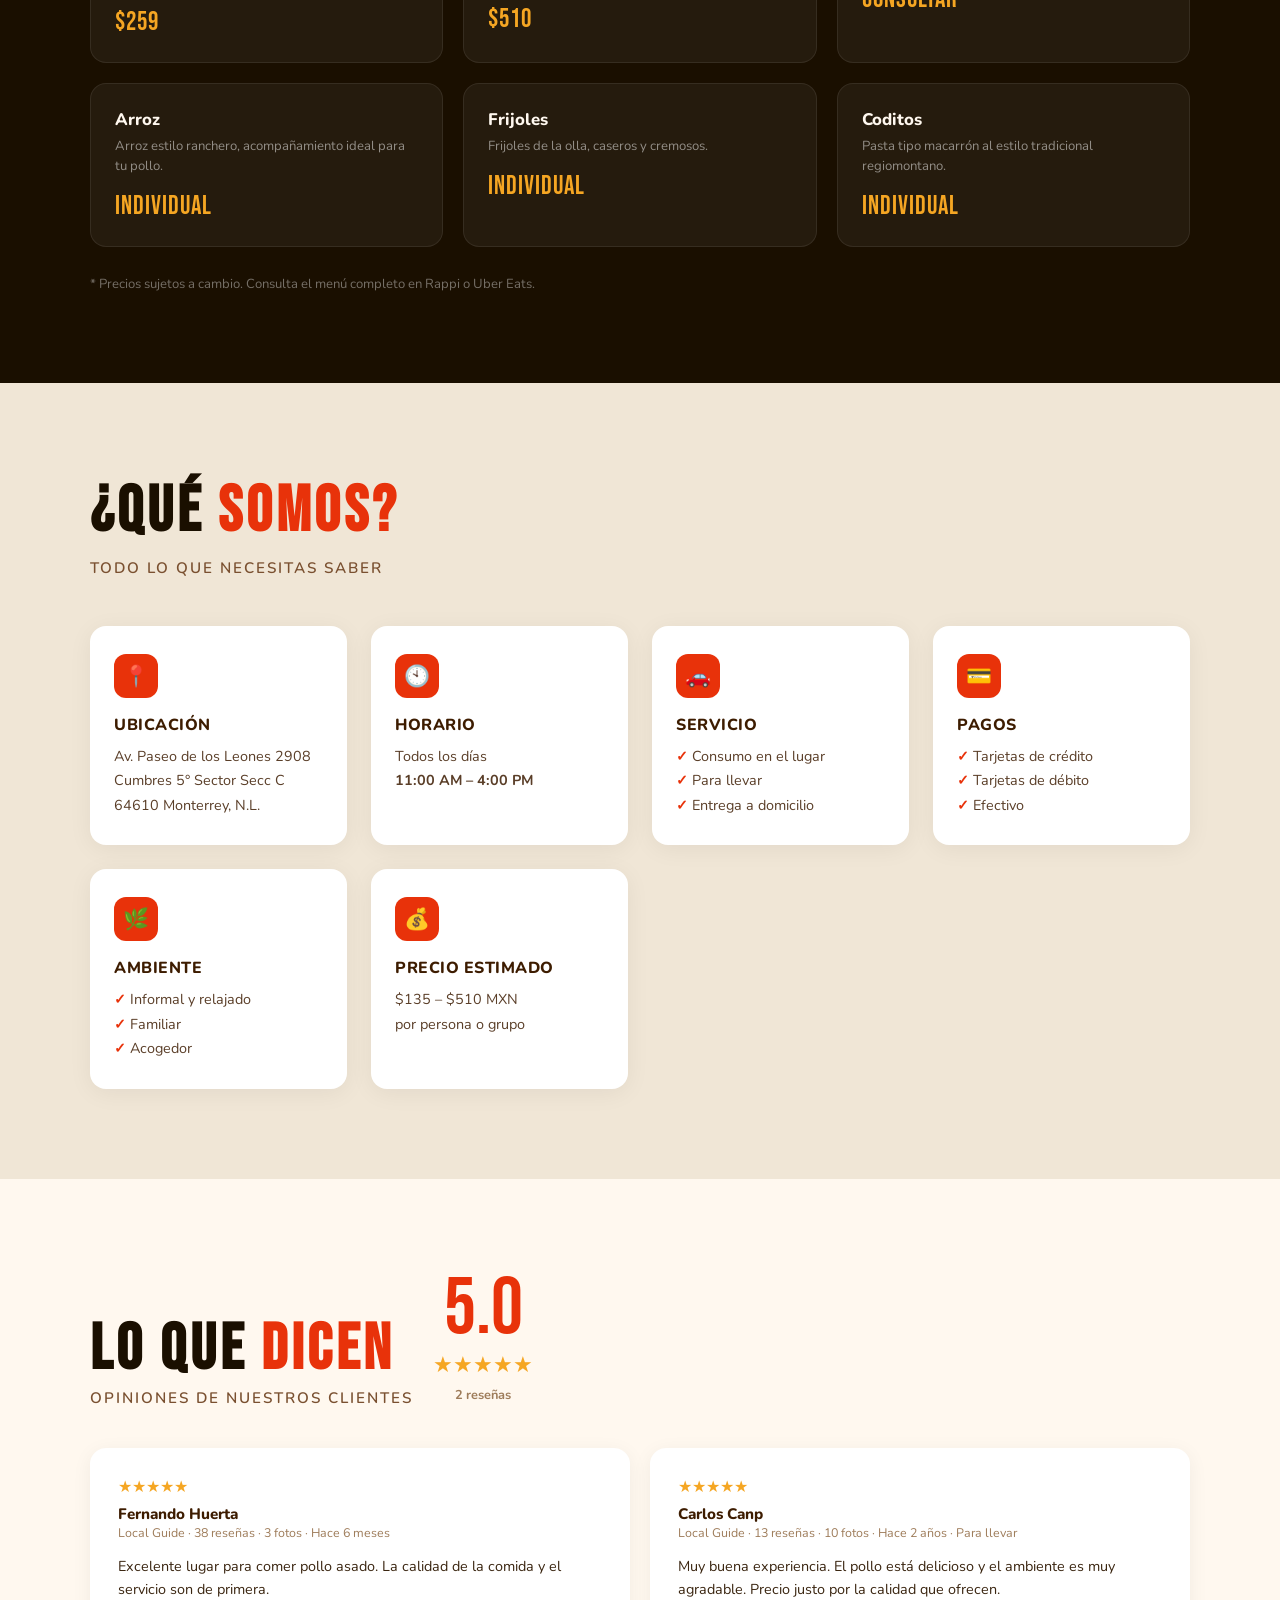
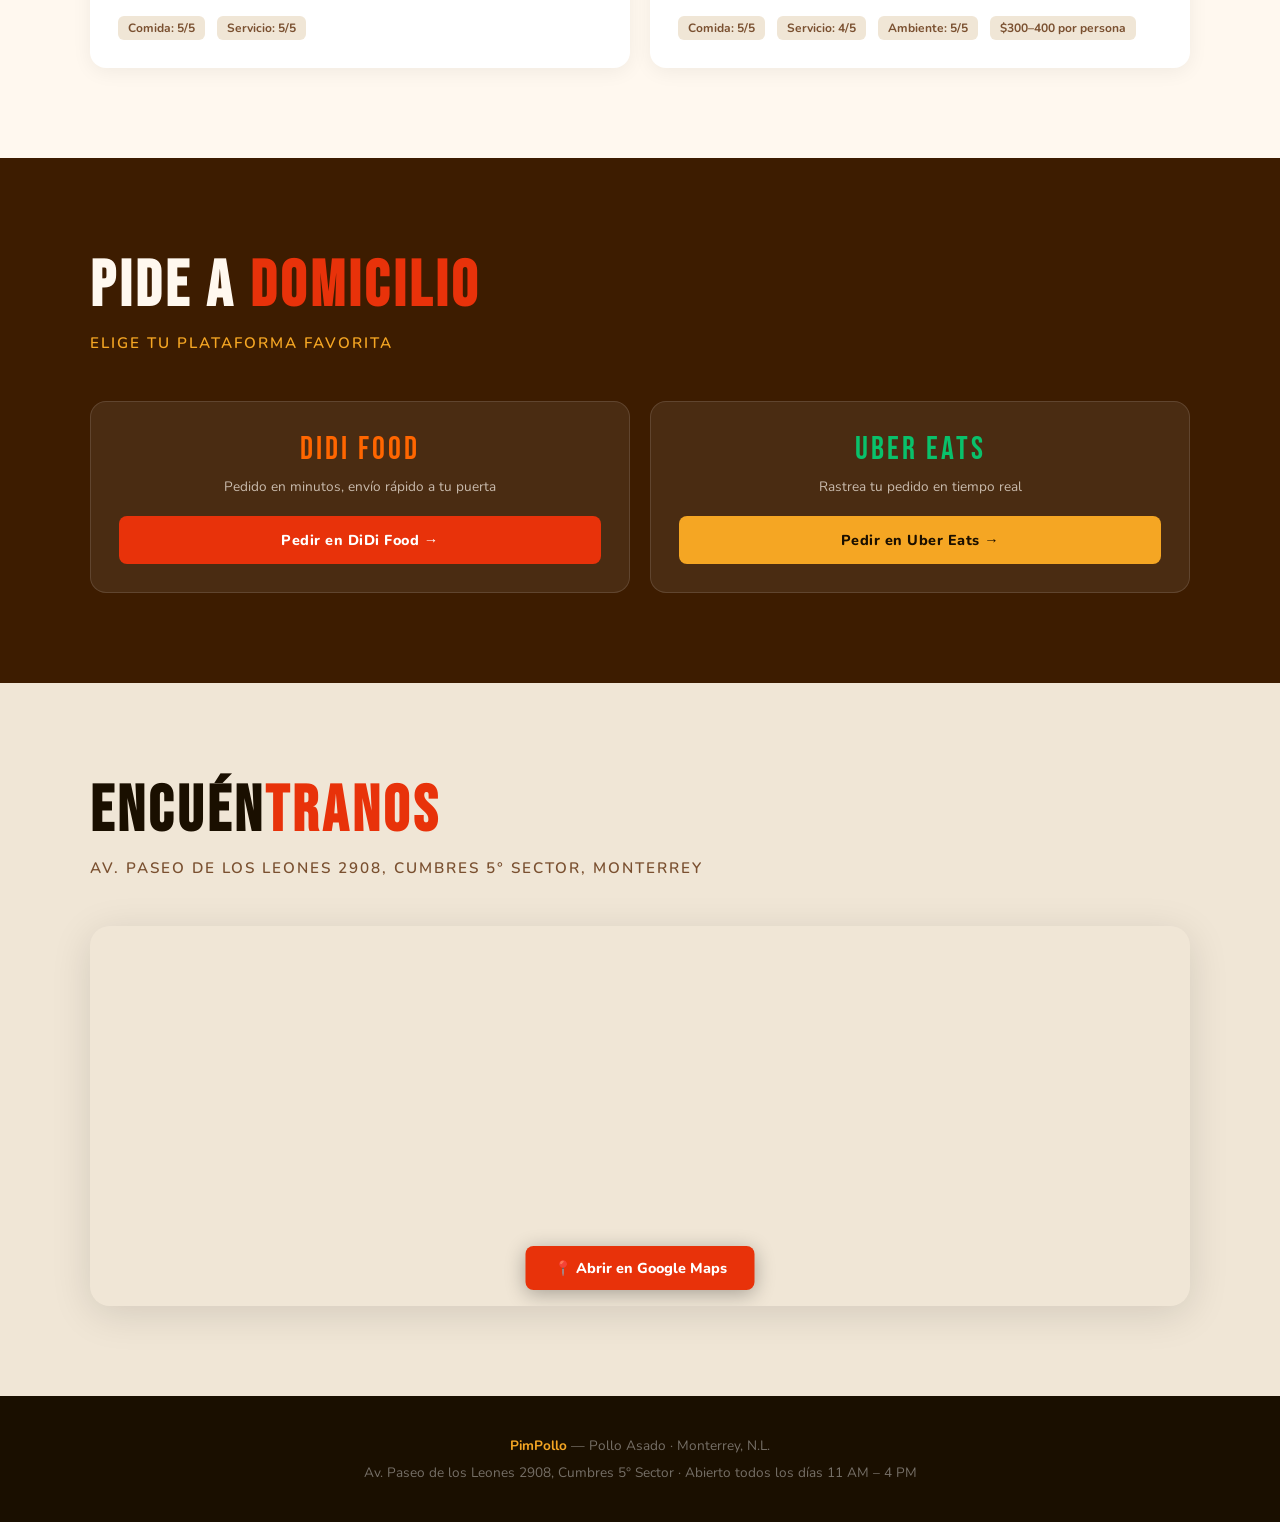
==== commit 856b3780: "Update index.html" ====
--- a/index.html
+++ b/index.html
@@ -4,6 +4,7 @@
 <meta charset="UTF-8">
 <meta name="viewport" content="width=device-width, initial-scale=1.0">
 <title>PimPollo — Monterrey</title>
+  <link rel="icon" type="image/png" href="logo.png">
 <link rel="preconnect" href="https://fonts.googleapis.com">
 <link rel="preconnect" href="https://fonts.gstatic.com" crossorigin>
 <link href="https://fonts.googleapis.com/css2?family=Bebas+Neue&family=Nunito:wght@400;600;700;800&display=swap" rel="stylesheet">
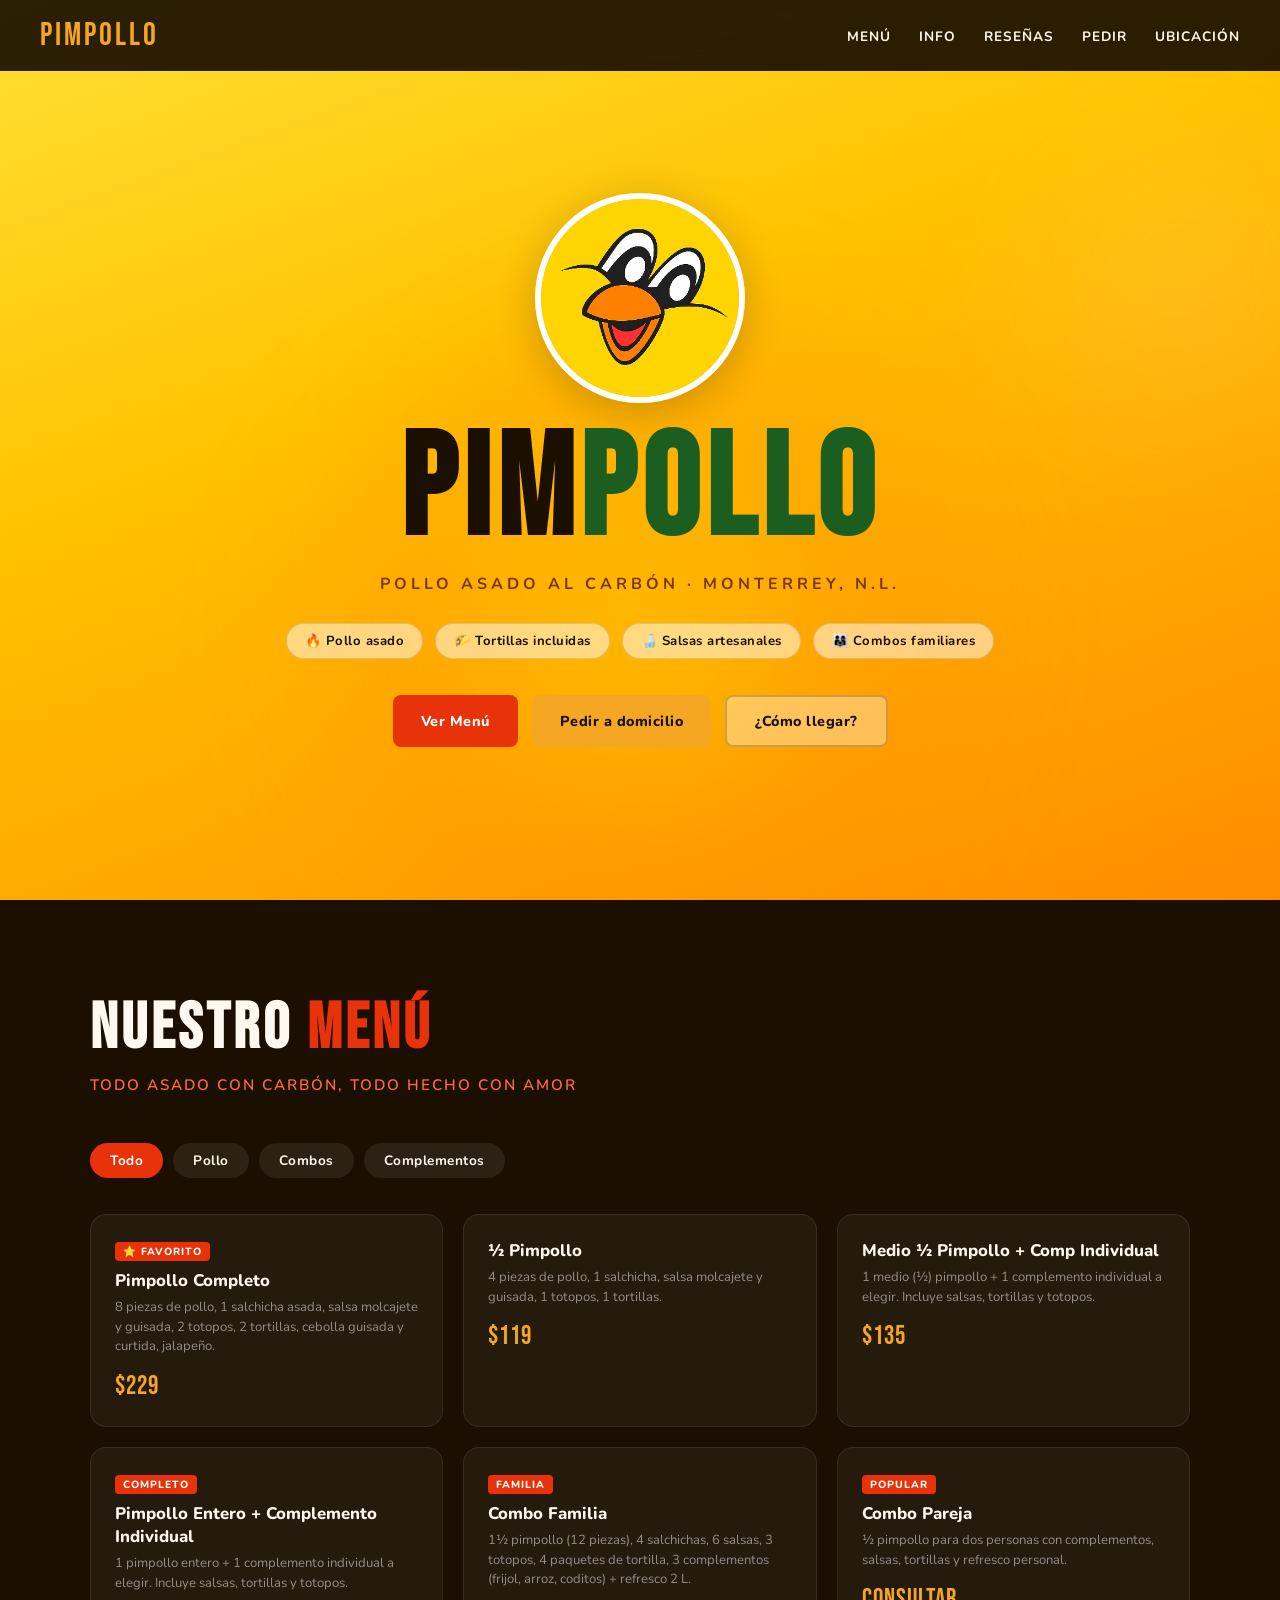
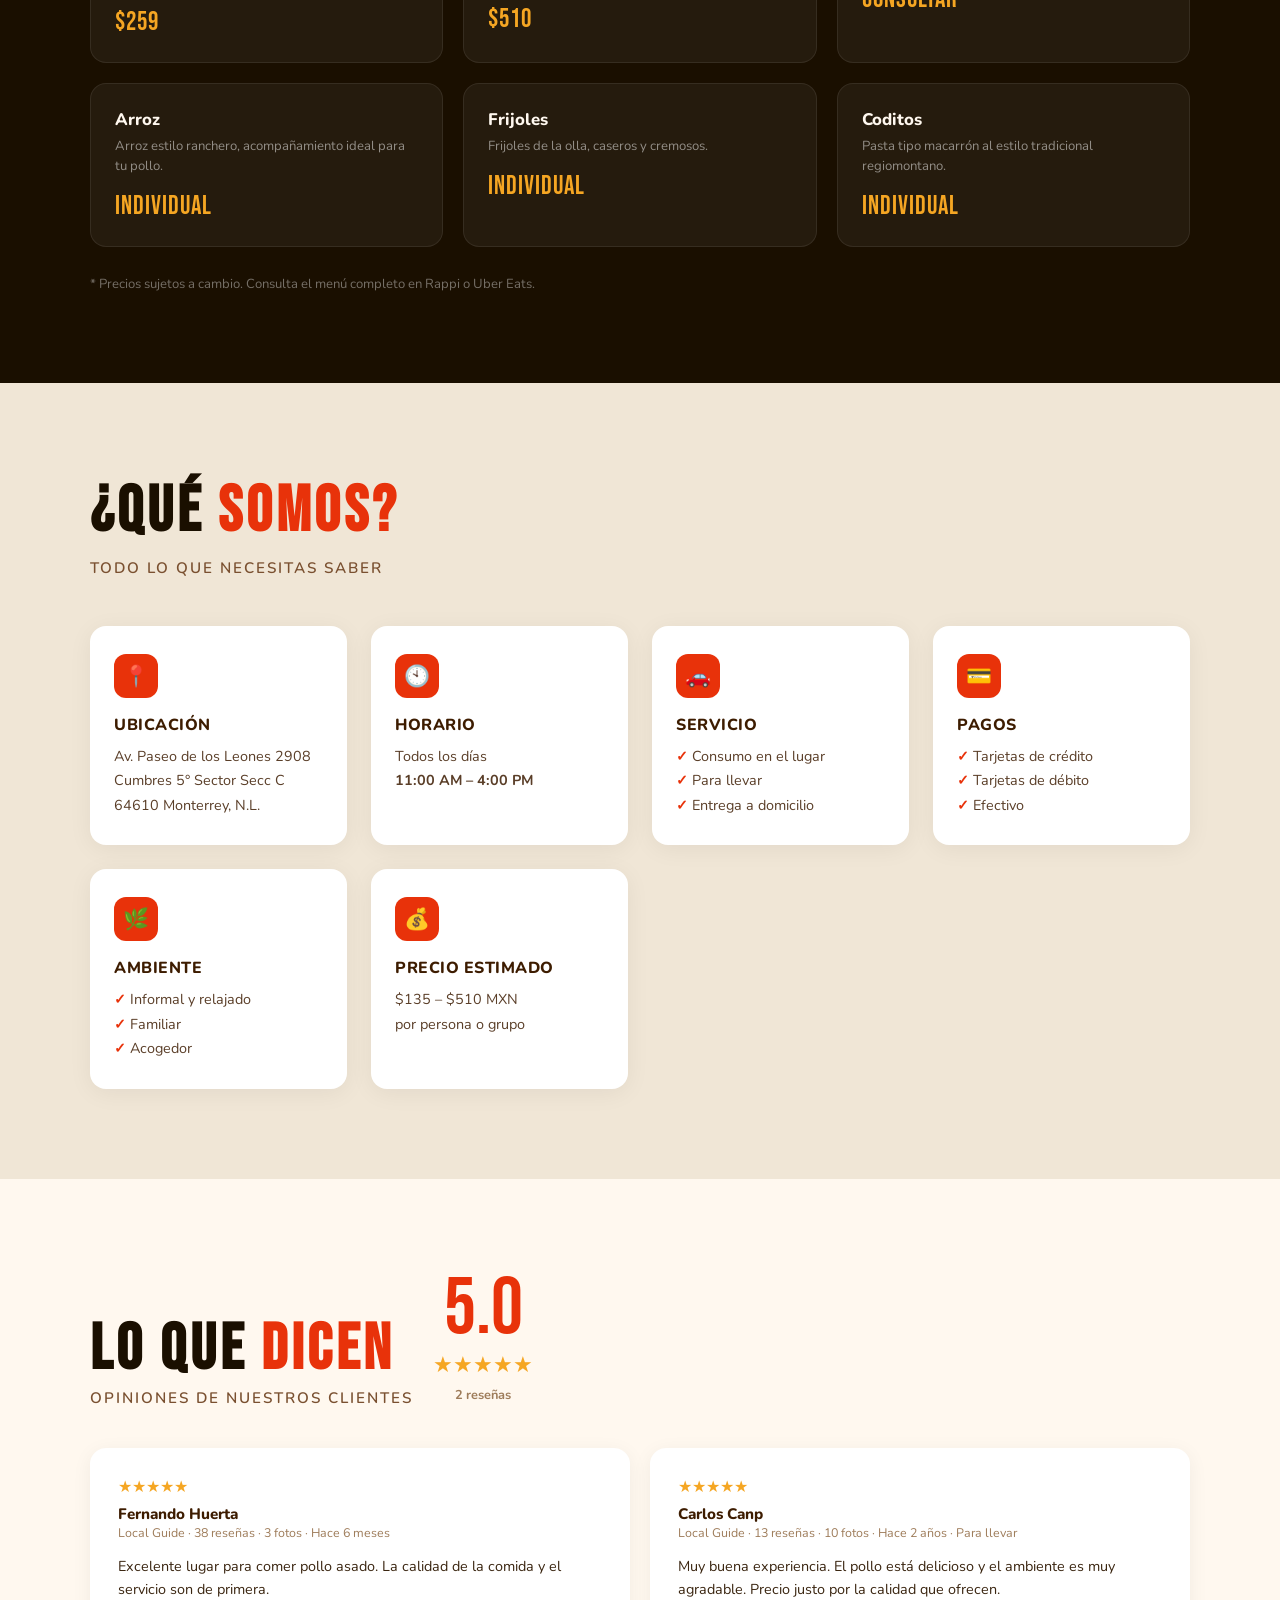
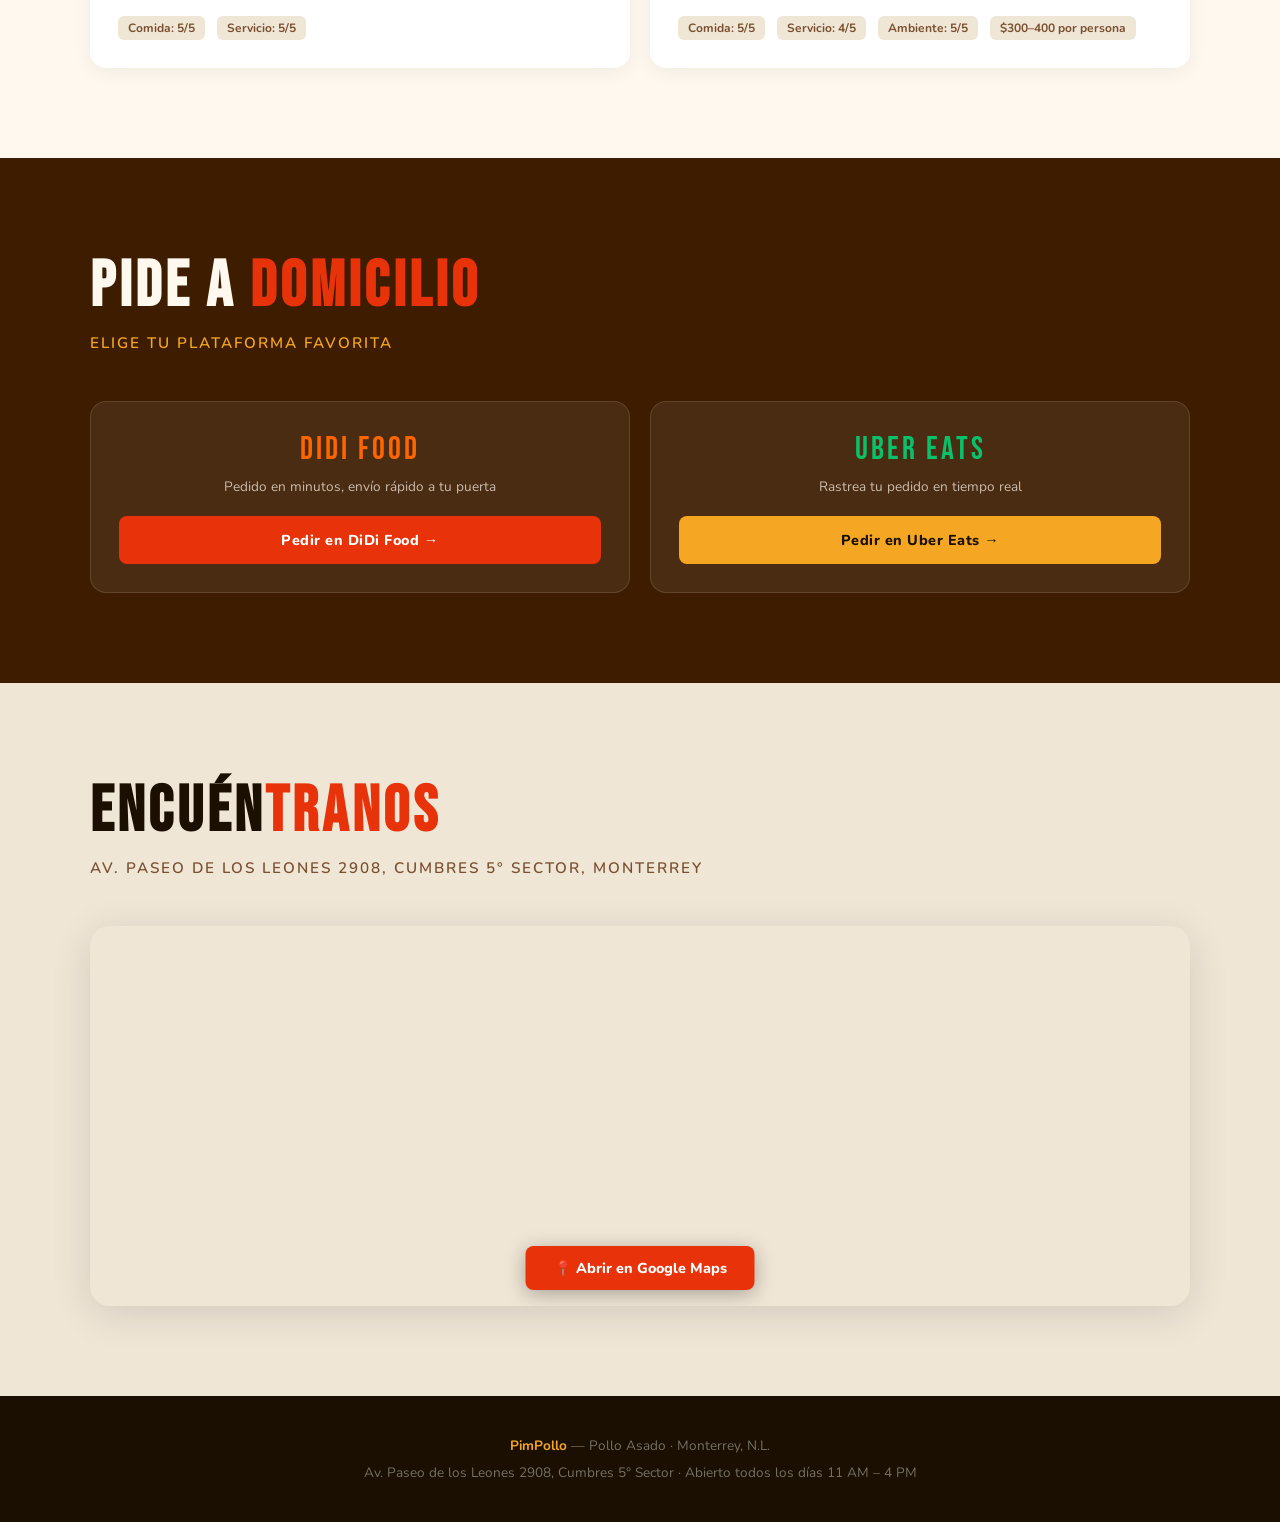
==== commit 79156c1a: "Update Uber Eats link in index.html" ====
--- a/index.html
+++ b/index.html
@@ -563,7 +563,7 @@
         <span class="btn btn-primary">Pedir en DiDi Food →</span>
       </a>
 
-      <a class="delivery-card" href="https://www.ubereats.com/mx/store/pimpollo-mitras-centro/WcSQF-_2Qt6UUBLWP3f0zA" target="_blank" rel="noopener">
+      <a class="delivery-card" href="https://www.ubereats.com/mx/store/pimpollo-cumbres/GosztlasRFKUQucJ_fWWTg?utm_campaign=CM2508147-search-free-nonbrand-google-pas_e_all_acq_Global&utm_medium=search-free-nonbrand&utm_source=google-pas&rwg_token=AFd1xnHHKbakuRvksuZU5boMpvqy2coJgHAEcnsLYzjUObTKSTn7ClNwbjxYpqT9WctXlAyRvQxnvsuZtJUmp1PtALEwHF8IVg%3D%3D" rel="noopener">
         <div class="delivery-logo uber">Uber Eats</div>
         <p>Rastrea tu pedido en tiempo real</p>
         <span class="btn btn-secondary">Pedir en Uber Eats →</span>
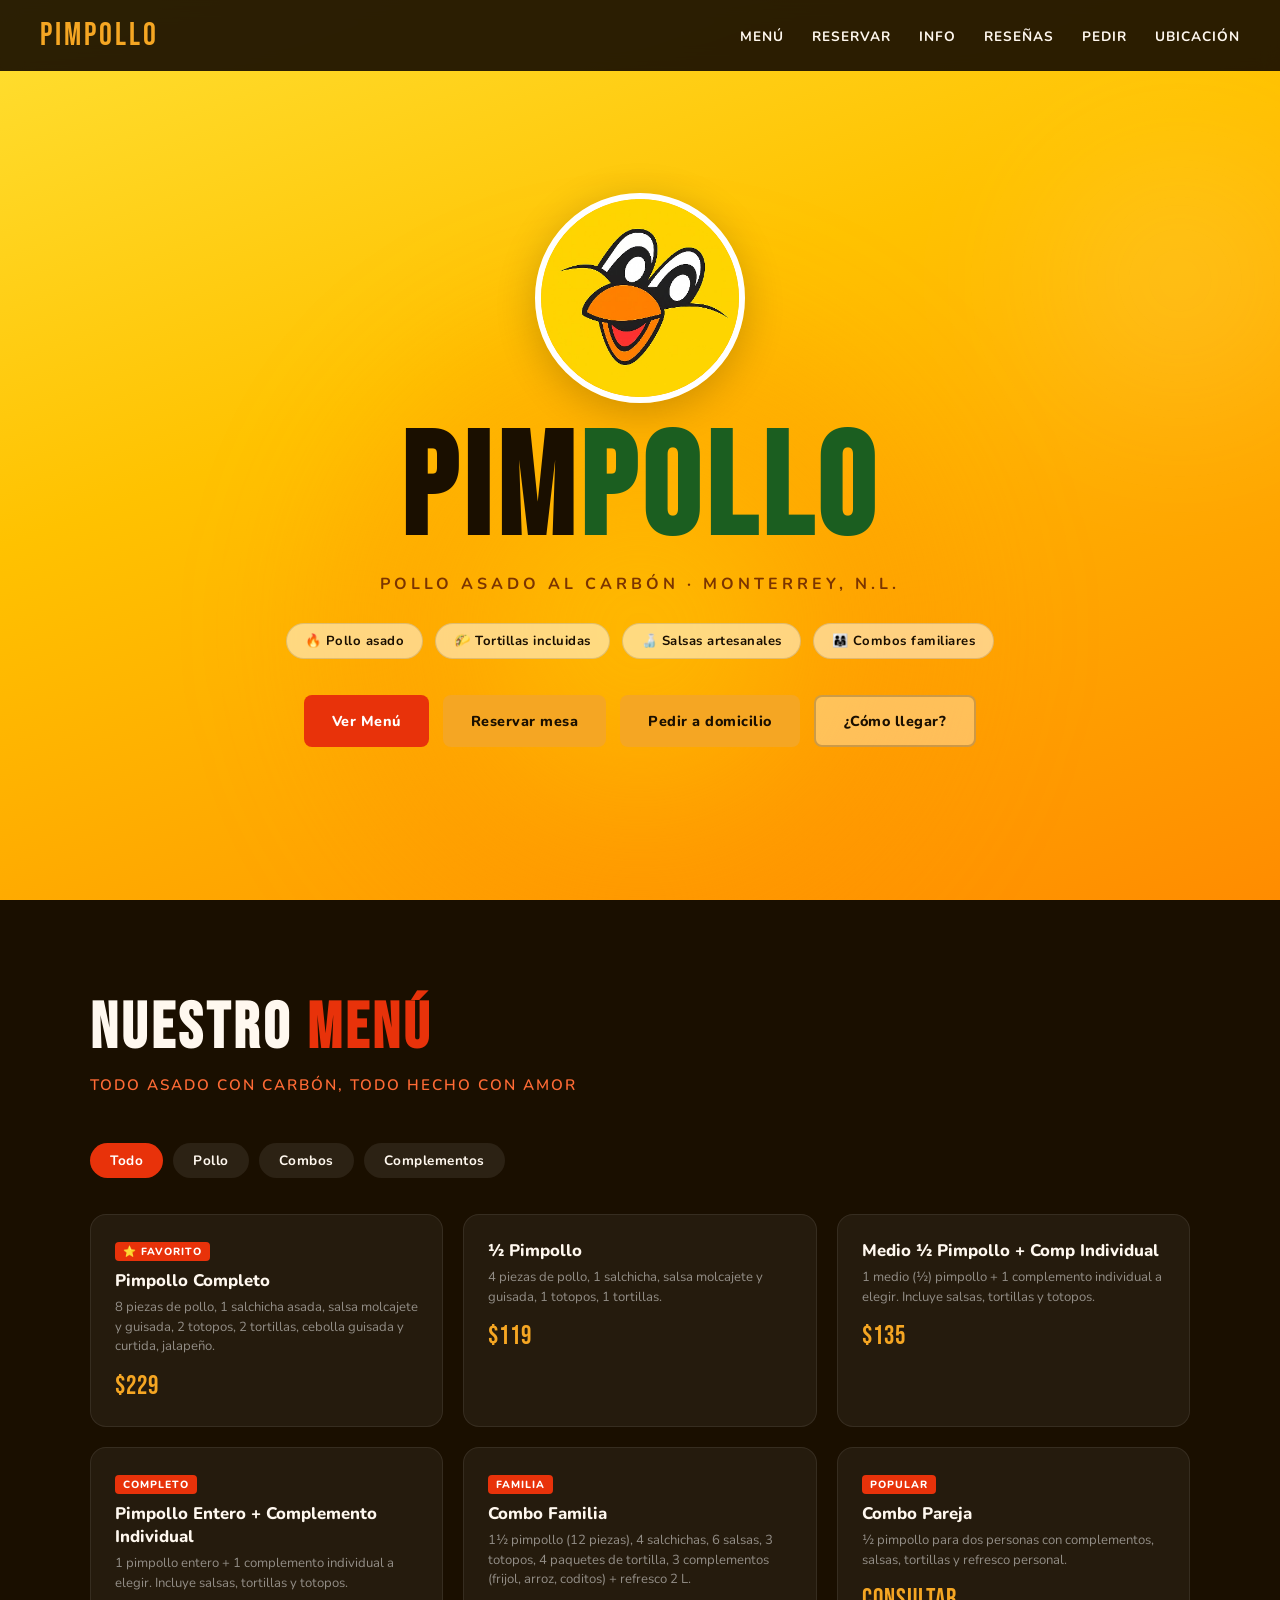
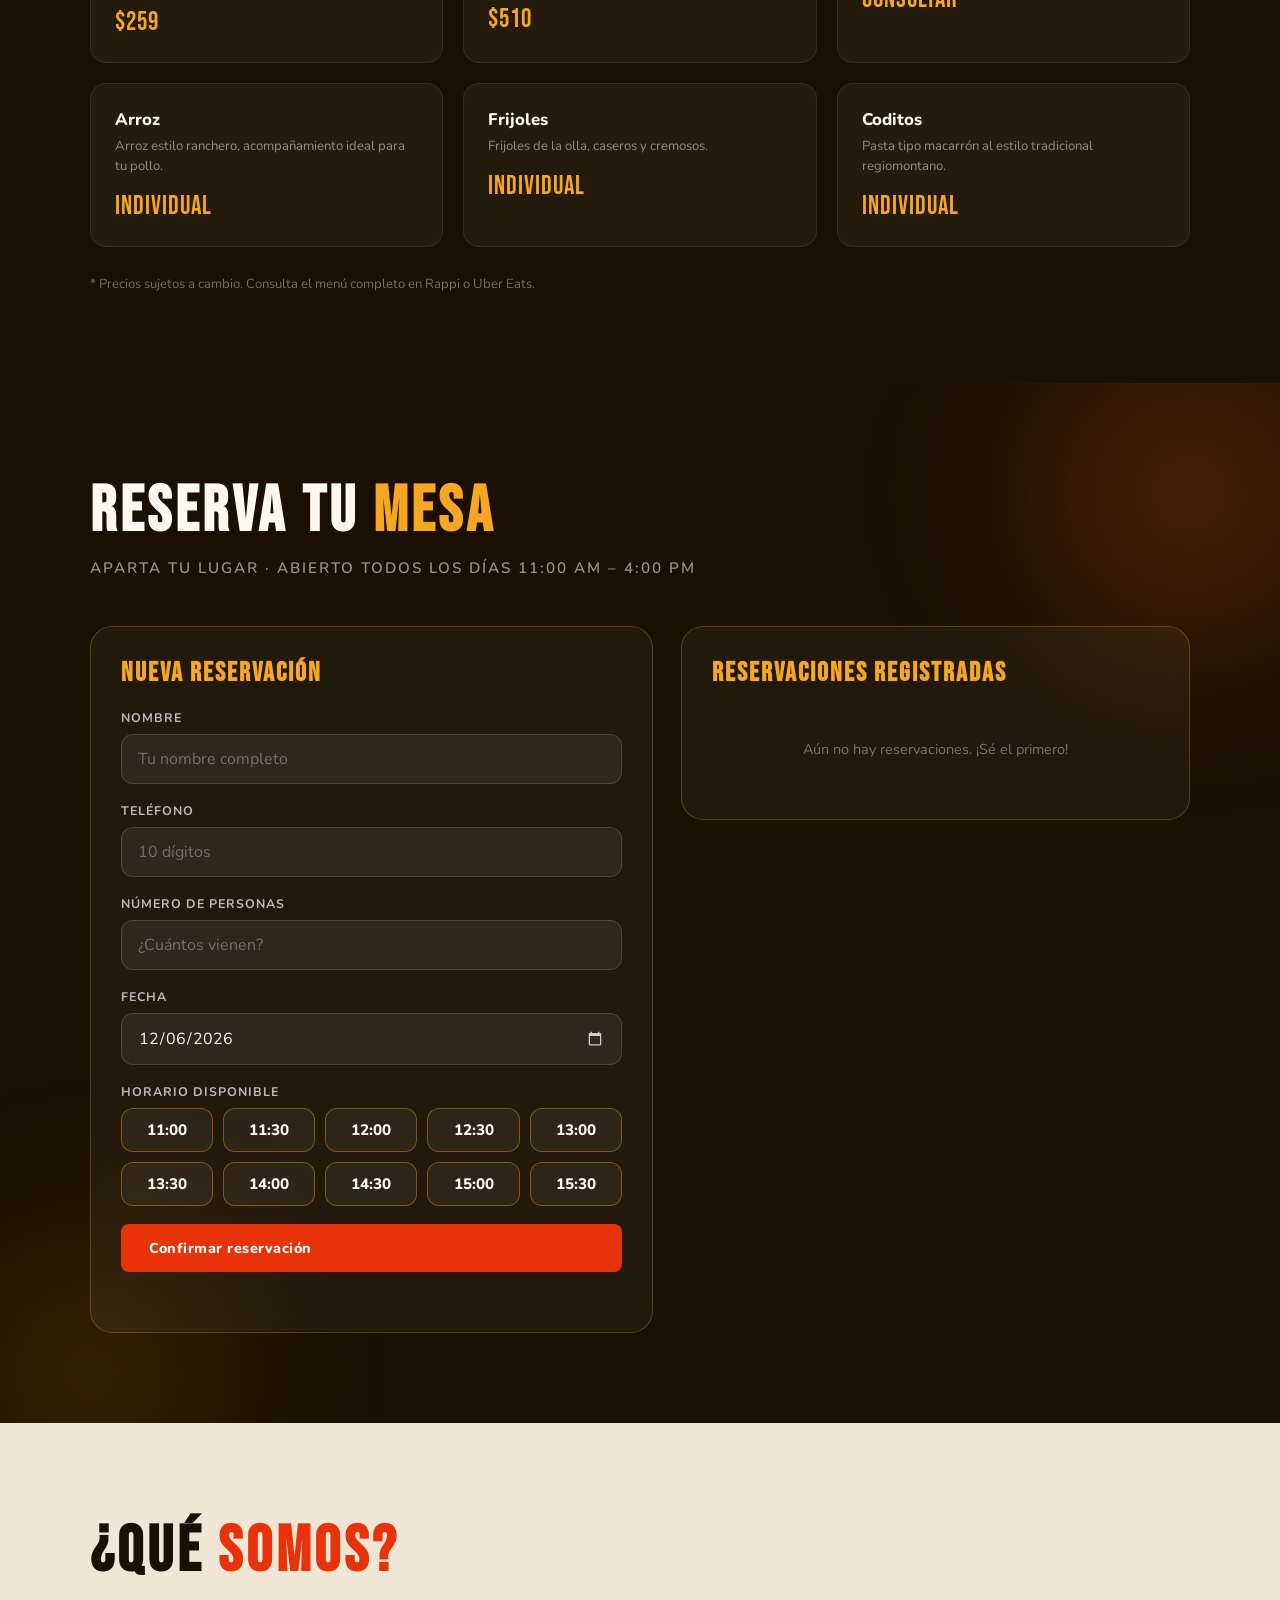
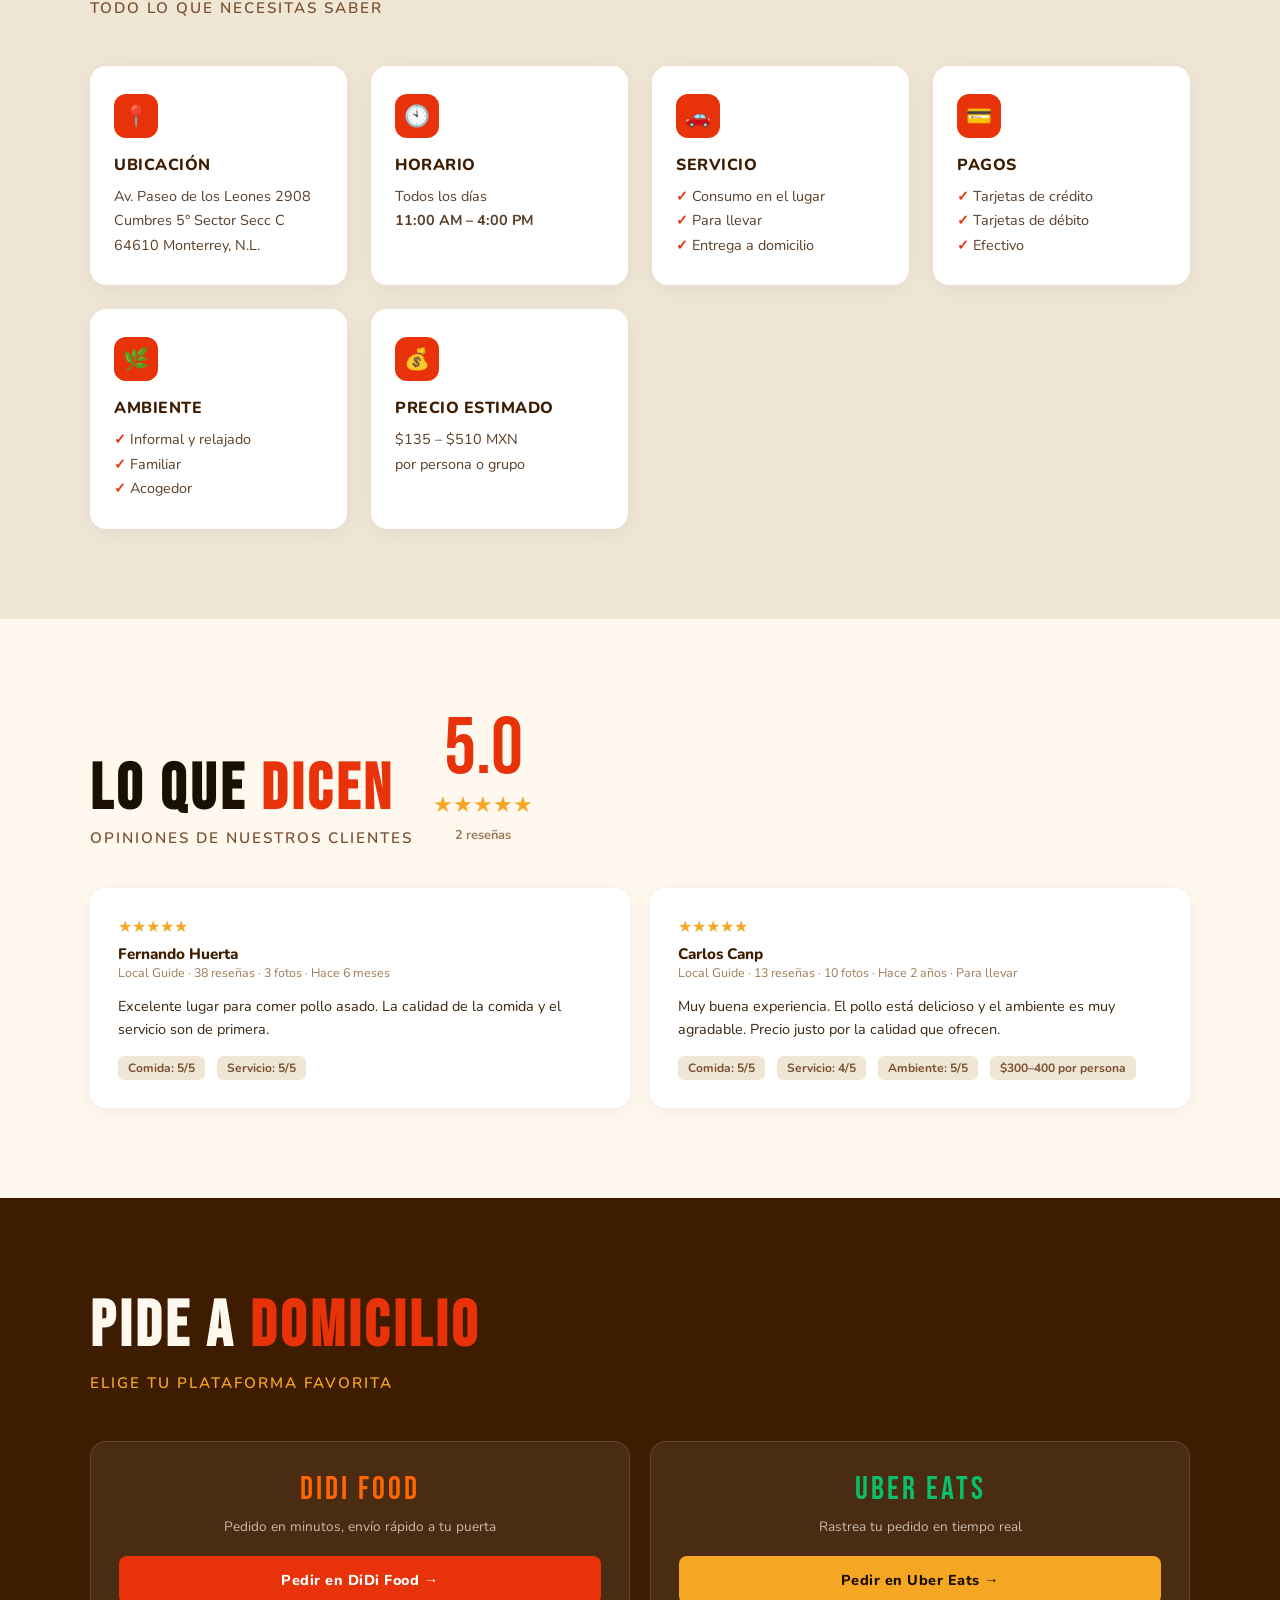
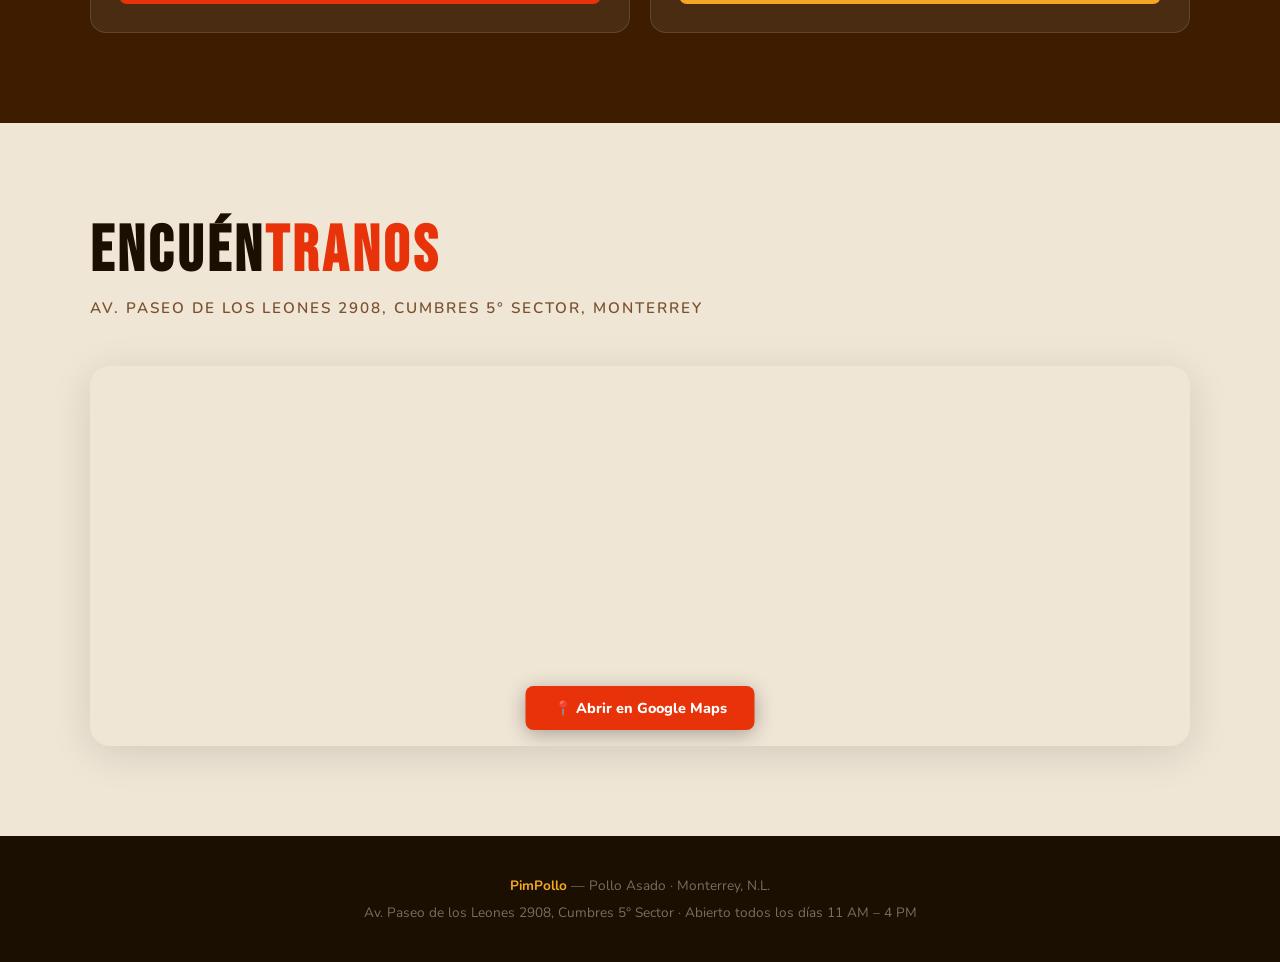
==== commit 899b3a4d: "Agregar sistema de reservación de mesas con horarios - Nueva sección Reservar con diseño acorde a la" ====
--- a/index.html
+++ b/index.html
@@ -307,6 +307,95 @@
   }
   .map-wrapper iframe { width: 100%; height: 380px; border: none; display: block; }
 
+  /* ── RESERVAR ── */
+  #reservar { background: var(--dark); color: var(--cream); position: relative; overflow: hidden; }
+  #reservar::before {
+    content:''; position:absolute; top:-120px; right:-140px;
+    width:460px; height:460px; border-radius:50%;
+    background:radial-gradient(circle, rgba(255,107,53,0.28), transparent 70%);
+    filter:blur(70px); pointer-events:none;
+  }
+  #reservar::after {
+    content:''; position:absolute; bottom:-160px; left:-120px;
+    width:420px; height:420px; border-radius:50%;
+    background:radial-gradient(circle, rgba(245,166,35,0.18), transparent 70%);
+    filter:blur(70px); pointer-events:none;
+  }
+  #reservar .section-title { color: var(--cream); }
+  #reservar .section-title span { color: var(--gold); }
+  #reservar .section-sub { color: rgba(255,255,255,0.55); }
+
+  .reserva-layout {
+    display:grid; grid-template-columns: 1.05fr 0.95fr; gap:28px;
+    margin-top:36px; position:relative; z-index:2; align-items:start;
+  }
+  @media(max-width:860px){ .reserva-layout { grid-template-columns:1fr; } }
+
+  .reserva-card {
+    background: rgba(255,255,255,0.045);
+    border:1px solid rgba(245,166,35,0.28);
+    border-radius:22px; padding:30px;
+    backdrop-filter: blur(6px);
+  }
+  .reserva-card h3 {
+    font-family:'Bebas Neue',sans-serif; letter-spacing:2px;
+    font-size:1.7rem; color:var(--gold); margin-bottom:20px;
+  }
+
+  .field { margin-bottom:18px; }
+  .field label {
+    display:block; font-weight:700; font-size:0.78rem;
+    text-transform:uppercase; letter-spacing:1px;
+    margin-bottom:8px; color:rgba(255,255,255,0.7);
+  }
+  .field input {
+    width:100%; padding:13px 16px; border-radius:12px;
+    border:1px solid rgba(255,255,255,0.15);
+    background:rgba(255,255,255,0.06); color:var(--cream);
+    font-family:'Nunito',sans-serif; font-size:1rem;
+    transition:border-color .2s, background .2s;
+  }
+  .field input:focus { outline:none; border-color:var(--gold); background:rgba(255,255,255,0.1); }
+  .field input::placeholder { color:rgba(255,255,255,0.35); }
+  .field input[type="date"]::-webkit-calendar-picker-indicator { filter:invert(0.8); cursor:pointer; }
+
+  .slots-grid { display:grid; grid-template-columns:repeat(auto-fill, minmax(82px,1fr)); gap:10px; }
+  .slot-btn {
+    padding:11px 6px; border-radius:12px;
+    border:1px solid rgba(245,166,35,0.4);
+    background:rgba(255,255,255,0.05); color:var(--cream);
+    font-family:'Nunito',sans-serif; font-weight:800; font-size:0.95rem;
+    cursor:pointer; transition:all .18s;
+  }
+  .slot-btn:hover:not(:disabled){ border-color:var(--gold); background:rgba(245,166,35,0.18); transform:translateY(-2px); }
+  .slot-btn.selected {
+    background:linear-gradient(135deg,var(--ember),var(--fire));
+    border-color:transparent; color:#fff; box-shadow:0 6px 18px rgba(232,50,10,0.4);
+  }
+  .slot-btn:disabled { opacity:0.3; cursor:not-allowed; text-decoration:line-through; }
+  .slots-hint { color:rgba(255,255,255,0.4); font-size:0.85rem; }
+
+  .reserva-msg { margin-top:14px; font-size:0.9rem; font-weight:700; min-height:1.1em; }
+  .reserva-msg.ok { color:#7CFC9A; }
+  .reserva-msg.err { color:#FF8A6B; }
+
+  .lista-reservas { display:flex; flex-direction:column; gap:14px; }
+  .reserva-item {
+    display:flex; justify-content:space-between; align-items:center; gap:12px;
+    background:rgba(255,255,255,0.05); border:1px solid rgba(255,255,255,0.1);
+    border-left:4px solid var(--gold); border-radius:14px; padding:14px 16px;
+  }
+  .reserva-item .ri-name { font-weight:800; color:var(--cream); font-size:1.02rem; }
+  .reserva-item .ri-meta { color:rgba(255,255,255,0.6); font-size:0.82rem; margin-top:3px; }
+  .reserva-item .ri-when { color:var(--gold); font-weight:700; }
+  .cancel-btn {
+    background:transparent; border:1px solid rgba(255,138,107,0.6); color:#FF8A6B;
+    border-radius:10px; padding:8px 13px; font-weight:800; font-size:0.78rem;
+    cursor:pointer; white-space:nowrap; transition:all .18s;
+  }
+  .cancel-btn:hover { background:#FF8A6B; color:var(--dark); }
+  .empty-reservas { color:rgba(255,255,255,0.4); font-size:0.9rem; text-align:center; padding:30px 0; }
+
   /* ── FOOTER ── */
   footer {
     background: var(--dark);
@@ -332,6 +421,7 @@
   <div class="nav-logo">PimPollo</div>
   <ul class="nav-links">
     <li><a href="javascript:void(0)" onclick="document.getElementById('menu').scrollIntoView({behavior:'smooth'})">Menú</a></li>
+    <li><a href="javascript:void(0)" onclick="document.getElementById('reservar').scrollIntoView({behavior:'smooth'})">Reservar</a></li>
     <li><a href="javascript:void(0)" onclick="document.getElementById('info').scrollIntoView({behavior:'smooth'})">Info</a></li>
     <li><a href="javascript:void(0)" onclick="document.getElementById('reviews').scrollIntoView({behavior:'smooth'})">Reseñas</a></li>
     <li><a href="javascript:void(0)" onclick="document.getElementById('delivery').scrollIntoView({behavior:'smooth'})">Pedir</a></li>
@@ -355,6 +445,7 @@
 
   <div class="hero-ctas">
     <button onclick="document.getElementById('menu').scrollIntoView({behavior:'smooth'})" class="btn btn-primary">Ver Menú</button>
+    <button onclick="document.getElementById('reservar').scrollIntoView({behavior:'smooth'})" class="btn btn-secondary">Reservar mesa</button>
     <button onclick="document.getElementById('delivery').scrollIntoView({behavior:'smooth'})" class="btn btn-secondary">Pedir a domicilio</button>
     <button onclick="document.getElementById('location').scrollIntoView({behavior:'smooth'})" class="btn btn-outline">¿Cómo llegar?</button>
   </div>
@@ -441,6 +532,54 @@
     <p style="color:rgba(255,255,255,0.4); font-size:0.82rem; margin-top:28px;">
       * Precios sujetos a cambio. Consulta el menú completo en Rappi o Uber Eats.
     </p>
+  </div>
+</section>
+
+<!-- RESERVAR -->
+<section id="reservar">
+  <div class="container">
+    <h2 class="section-title">Reserva tu <span>mesa</span></h2>
+    <p class="section-sub">Aparta tu lugar · Abierto todos los días 11:00 AM – 4:00 PM</p>
+
+    <div class="reserva-layout">
+
+      <!-- FORMULARIO -->
+      <div class="reserva-card">
+        <h3>Nueva reservación</h3>
+        <form id="reservaForm" onsubmit="return guardarReserva(event)" autocomplete="off">
+          <div class="field">
+            <label for="rNombre">Nombre</label>
+            <input id="rNombre" type="text" placeholder="Tu nombre completo" maxlength="50" required>
+          </div>
+          <div class="field">
+            <label for="rTel">Teléfono</label>
+            <input id="rTel" type="tel" inputmode="numeric" placeholder="10 dígitos" maxlength="15" required>
+          </div>
+          <div class="field">
+            <label for="rPersonas">Número de personas</label>
+            <input id="rPersonas" type="number" min="1" max="20" placeholder="¿Cuántos vienen?" required>
+          </div>
+          <div class="field">
+            <label for="rFecha">Fecha</label>
+            <input id="rFecha" type="date" required onchange="renderSlots()">
+          </div>
+          <div class="field">
+            <label>Horario disponible</label>
+            <div class="slots-grid" id="slotsGrid"></div>
+          </div>
+          <input type="hidden" id="rHora">
+          <button type="submit" class="btn btn-primary" style="width:100%;">Confirmar reservación</button>
+          <p class="reserva-msg" id="reservaMsg"></p>
+        </form>
+      </div>
+
+      <!-- LISTA DE RESERVACIONES -->
+      <div class="reserva-card">
+        <h3>Reservaciones registradas</h3>
+        <div class="lista-reservas" id="listaReservas"></div>
+      </div>
+
+    </div>
   </div>
 </section>
 
@@ -613,6 +752,195 @@
     }
   });
 }
+
+/* ───────────────────────────────
+   SISTEMA DE RESERVACIONES
+   Persistencia local (localStorage)
+─────────────────────────────── */
+const HORARIO   = { open: 11, close: 16 };   // 11:00 AM – 4:00 PM
+const SLOT_MIN  = 30;                          // bloques de 30 minutos
+const STORAGE_KEY = 'pimpollo_reservas_v1';
+
+function getReservas() {
+  try { return JSON.parse(localStorage.getItem(STORAGE_KEY)) || []; }
+  catch (e) { return []; }
+}
+function setReservas(r) {
+  localStorage.setItem(STORAGE_KEY, JSON.stringify(r));
+}
+
+// Fecha local en formato YYYY-MM-DD (evita desfase por zona horaria)
+function localISO(date) {
+  const d = new Date(date);
+  d.setMinutes(d.getMinutes() - d.getTimezoneOffset());
+  return d.toISOString().split('T')[0];
+}
+
+// Genera los horarios disponibles (último 30 min antes del cierre)
+function generarSlots() {
+  const slots = [];
+  for (let h = HORARIO.open; h < HORARIO.close; h++) {
+    for (let m = 0; m < 60; m += SLOT_MIN) {
+      slots.push(String(h).padStart(2, '0') + ':' + String(m).padStart(2, '0'));
+    }
+  }
+  return slots;
+}
+
+function reservasDe(fecha) {
+  return getReservas().filter(r => r.fecha === fecha);
+}
+
+function setMinDate() {
+  const f = document.getElementById('rFecha');
+  const hoy = localISO(new Date());
+  f.min = hoy;
+  if (!f.value) f.value = hoy;
+}
+
+function renderSlots() {
+  const grid = document.getElementById('slotsGrid');
+  const fecha = document.getElementById('rFecha').value;
+  document.getElementById('rHora').value = '';
+  grid.innerHTML = '';
+
+  if (!fecha) {
+    grid.innerHTML = '<p class="slots-hint">Elige una fecha primero.</p>';
+    return;
+  }
+
+  const ocupadas = reservasDe(fecha).map(r => r.hora);
+  const ahora = new Date();
+  const esHoy = fecha === localISO(ahora);
+  let disponibles = 0;
+
+  generarSlots().forEach(hora => {
+    const btn = document.createElement('button');
+    btn.type = 'button';
+    btn.className = 'slot-btn';
+    btn.textContent = hora;
+
+    let pasada = false;
+    if (esHoy) {
+      const [hh, mm] = hora.split(':').map(Number);
+      const t = new Date(ahora);
+      t.setHours(hh, mm, 0, 0);
+      if (t <= ahora) pasada = true;
+    }
+
+    if (ocupadas.includes(hora) || pasada) {
+      btn.disabled = true;
+      btn.title = ocupadas.includes(hora) ? 'Horario ocupado' : 'Horario no disponible';
+    } else {
+      disponibles++;
+      btn.onclick = () => seleccionarSlot(hora, btn);
+    }
+    grid.appendChild(btn);
+  });
+
+  if (disponibles === 0) {
+    grid.innerHTML = '<p class="slots-hint">No hay horarios disponibles para esta fecha. Prueba con otro día.</p>';
+  }
+}
+
+function seleccionarSlot(hora, btn) {
+  document.querySelectorAll('.slot-btn').forEach(b => b.classList.remove('selected'));
+  btn.classList.add('selected');
+  document.getElementById('rHora').value = hora;
+  mostrarMsg('', '');
+}
+
+function mostrarMsg(texto, tipo) {
+  const el = document.getElementById('reservaMsg');
+  el.textContent = texto;
+  el.className = 'reserva-msg ' + (tipo || '');
+}
+
+function formatFecha(iso) {
+  const [y, m, d] = iso.split('-');
+  const meses = ['ene','feb','mar','abr','may','jun','jul','ago','sep','oct','nov','dic'];
+  return parseInt(d, 10) + ' ' + meses[parseInt(m, 10) - 1] + ' ' + y;
+}
+
+function escapeHtml(s) {
+  return String(s).replace(/[&<>"']/g, c =>
+    ({ '&':'&amp;', '<':'&lt;', '>':'&gt;', '"':'&quot;', "'":'&#39;' }[c]));
+}
+
+function guardarReserva(e) {
+  e.preventDefault();
+  const nombre   = document.getElementById('rNombre').value.trim();
+  const tel      = document.getElementById('rTel').value.trim();
+  const personas = parseInt(document.getElementById('rPersonas').value, 10);
+  const fecha    = document.getElementById('rFecha').value;
+  const hora     = document.getElementById('rHora').value;
+
+  if (!nombre || !tel || !personas || !fecha) {
+    mostrarMsg('Completa todos los campos.', 'err'); return false;
+  }
+  if (!/^\d{10}$/.test(tel.replace(/\D/g, ''))) {
+    mostrarMsg('Ingresa un teléfono válido de 10 dígitos.', 'err'); return false;
+  }
+  if (personas < 1 || personas > 20) {
+    mostrarMsg('El número de personas debe ser entre 1 y 20.', 'err'); return false;
+  }
+  if (!hora) {
+    mostrarMsg('Selecciona un horario disponible.', 'err'); return false;
+  }
+  // Verificación final de disponibilidad
+  if (reservasDe(fecha).some(r => r.hora === hora)) {
+    mostrarMsg('Ese horario acaba de ser reservado. Elige otro.', 'err');
+    renderSlots(); return false;
+  }
+
+  const reservas = getReservas();
+  reservas.push({
+    id: Date.now().toString(36) + Math.random().toString(36).slice(2, 6),
+    nombre, tel, personas, fecha, hora
+  });
+  setReservas(reservas);
+
+  mostrarMsg('¡Reservación confirmada para el ' + formatFecha(fecha) + ' a las ' + hora + '!', 'ok');
+  document.getElementById('reservaForm').reset();
+  setMinDate();
+  renderSlots();
+  renderLista();
+  return false;
+}
+
+function cancelarReserva(id) {
+  if (!confirm('¿Cancelar esta reservación?')) return;
+  setReservas(getReservas().filter(r => r.id !== id));
+  renderLista();
+  renderSlots();
+}
+
+function renderLista() {
+  const cont = document.getElementById('listaReservas');
+  const reservas = getReservas().sort((a, b) =>
+    (a.fecha + a.hora).localeCompare(b.fecha + b.hora));
+
+  if (reservas.length === 0) {
+    cont.innerHTML = '<p class="empty-reservas">Aún no hay reservaciones. ¡Sé el primero!</p>';
+    return;
+  }
+
+  cont.innerHTML = reservas.map(r => `
+    <div class="reserva-item">
+      <div class="ri-info">
+        <div class="ri-name">${escapeHtml(r.nombre)}</div>
+        <div class="ri-meta">📞 ${escapeHtml(r.tel)} · 👥 ${r.personas} ${r.personas == 1 ? 'persona' : 'personas'}</div>
+        <div class="ri-meta ri-when">📅 ${formatFecha(r.fecha)} · 🕐 ${r.hora}</div>
+      </div>
+      <button class="cancel-btn" onclick="cancelarReserva('${r.id}')">Cancelar</button>
+    </div>`).join('');
+}
+
+document.addEventListener('DOMContentLoaded', function () {
+  setMinDate();
+  renderSlots();
+  renderLista();
+});
 </script>
 
 </body>
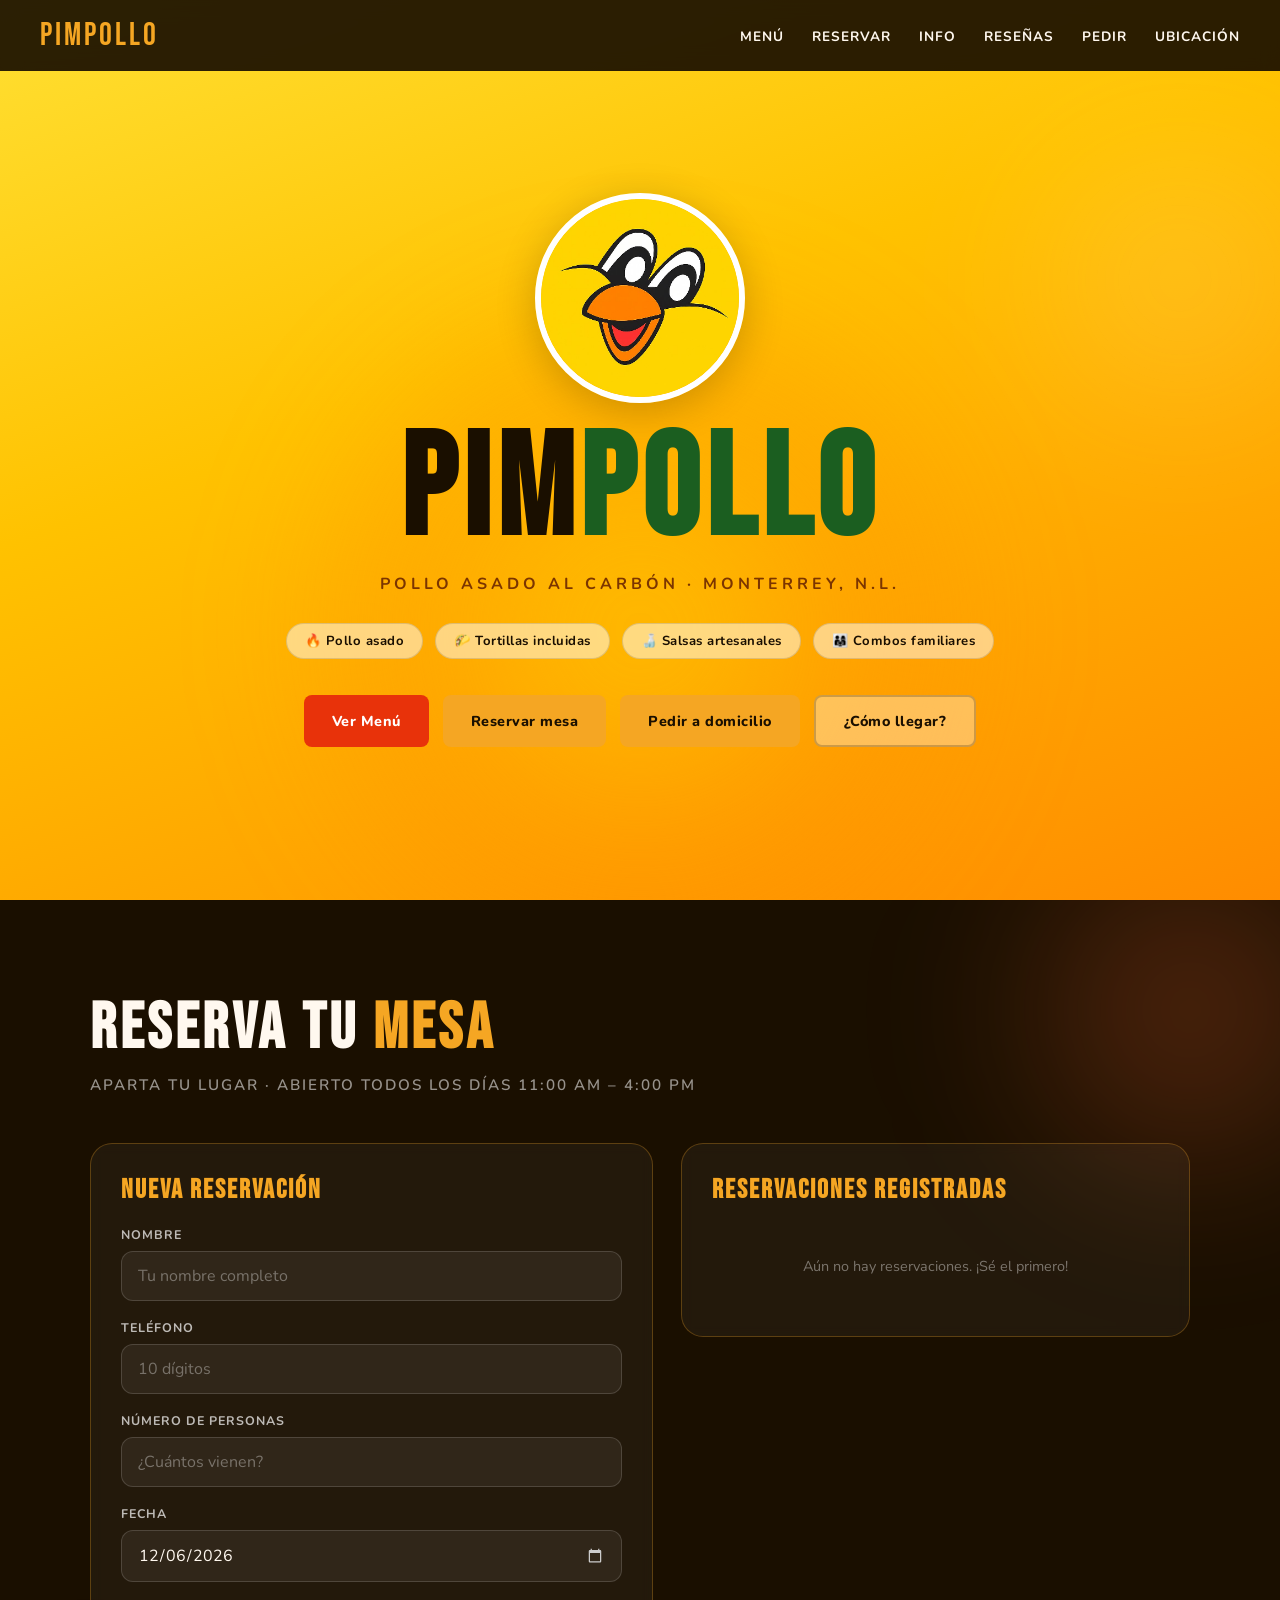
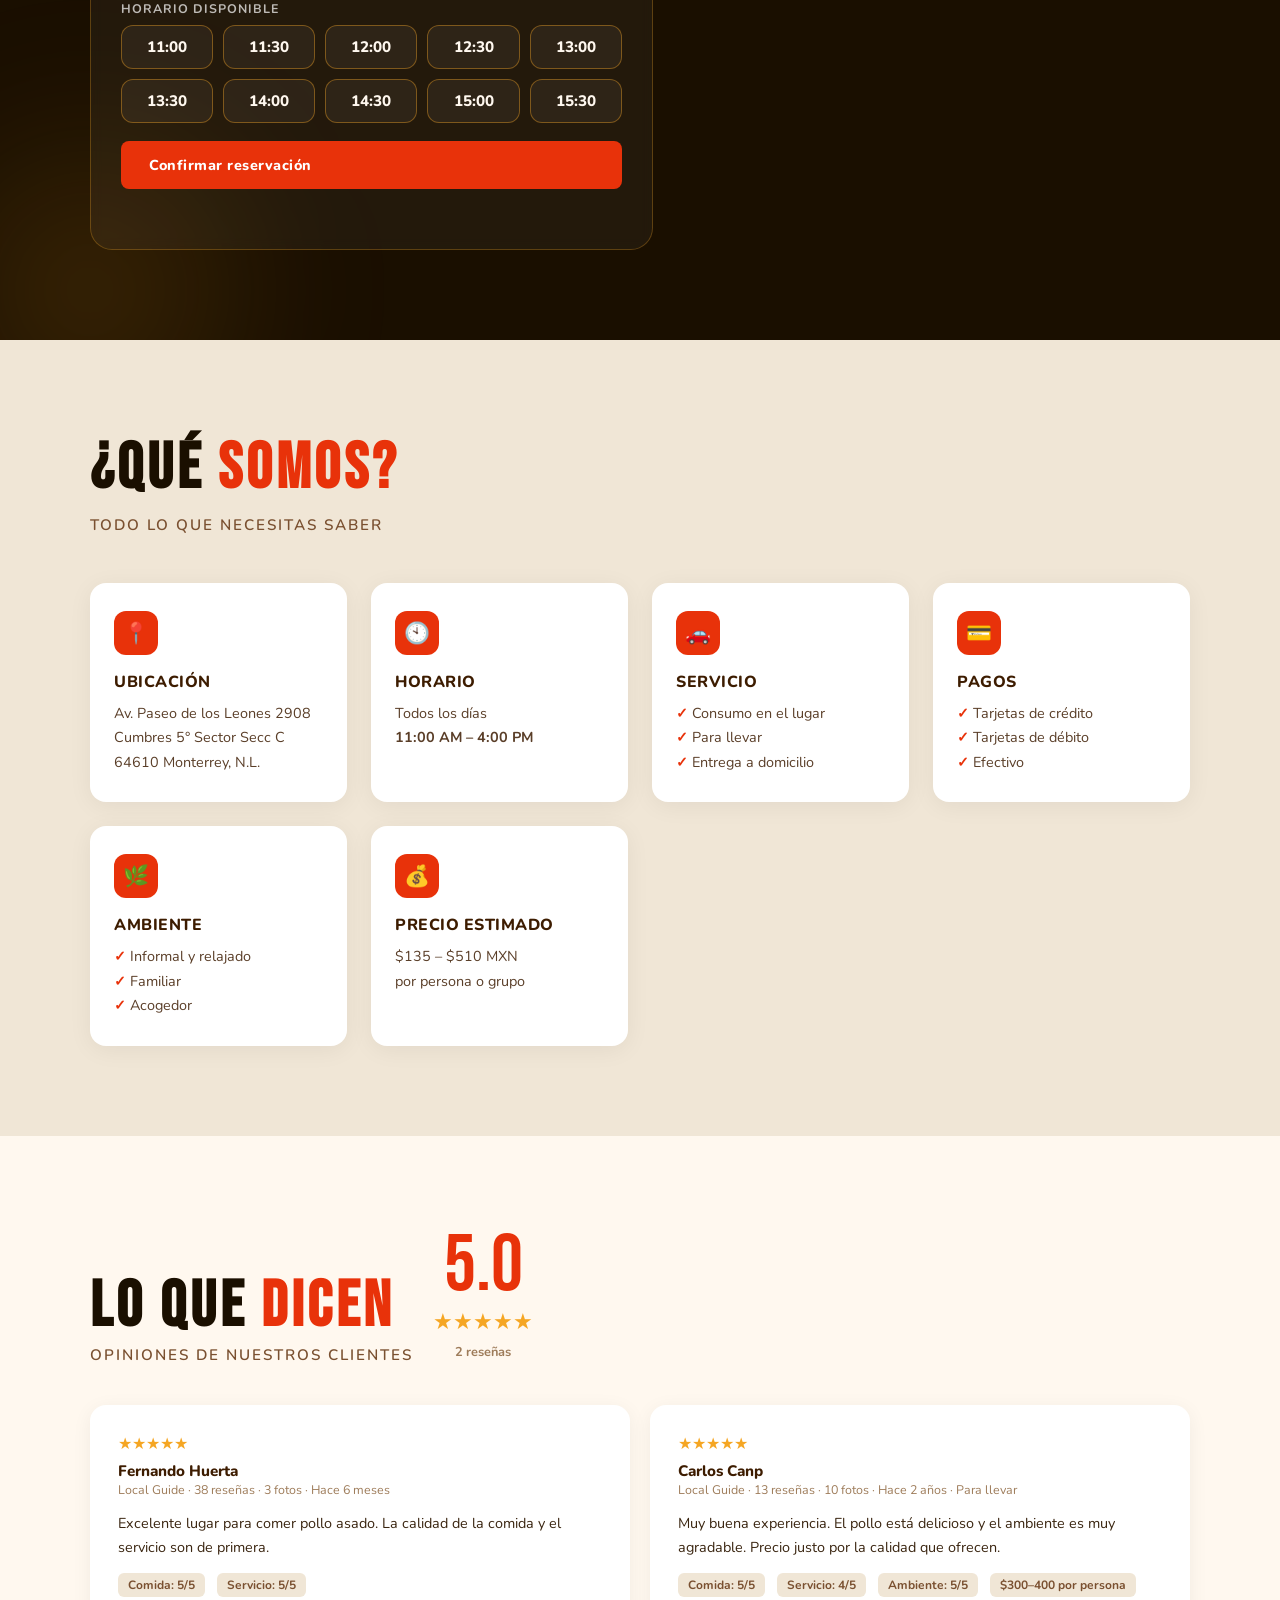
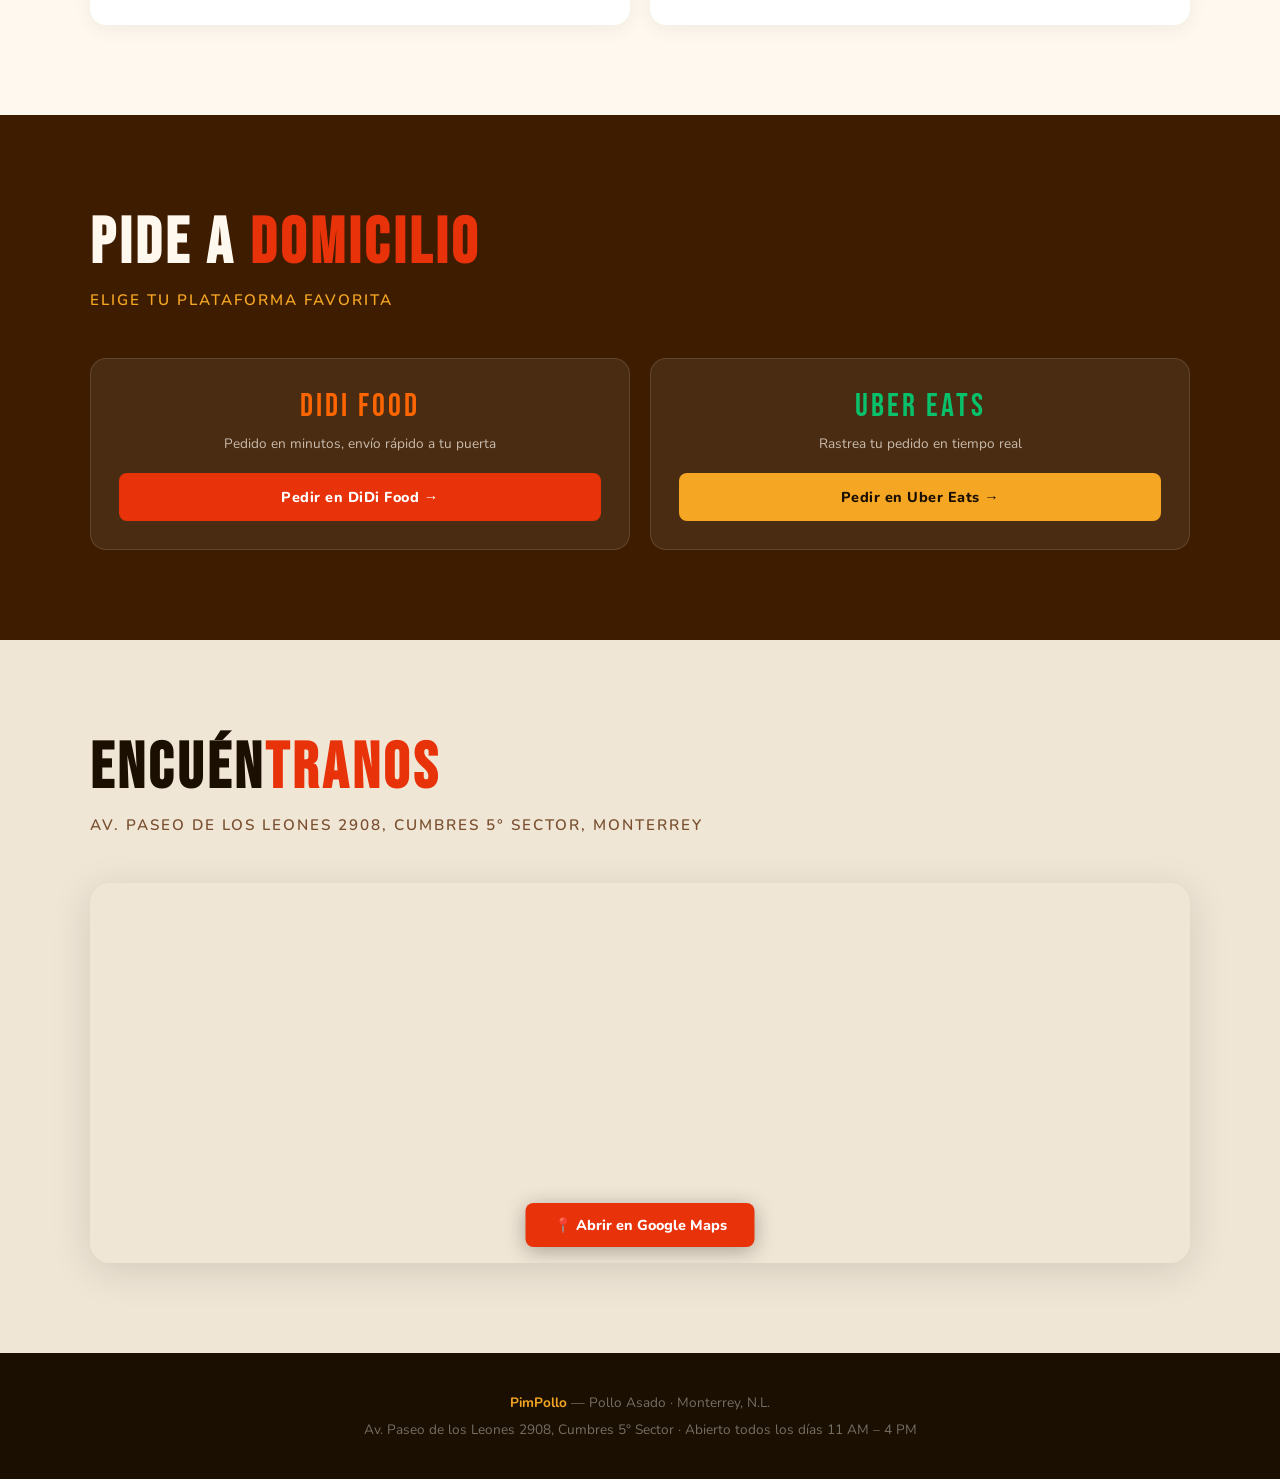
==== commit 94917fd3: "Mover el menú a su propia página con diseño profesional - Nueva página menu.html dedicada al menú co" ====
--- a/index.html
+++ b/index.html
@@ -420,7 +420,7 @@
 <nav>
   <div class="nav-logo">PimPollo</div>
   <ul class="nav-links">
-    <li><a href="javascript:void(0)" onclick="document.getElementById('menu').scrollIntoView({behavior:'smooth'})">Menú</a></li>
+    <li><a href="menu.html">Menú</a></li>
     <li><a href="javascript:void(0)" onclick="document.getElementById('reservar').scrollIntoView({behavior:'smooth'})">Reservar</a></li>
     <li><a href="javascript:void(0)" onclick="document.getElementById('info').scrollIntoView({behavior:'smooth'})">Info</a></li>
     <li><a href="javascript:void(0)" onclick="document.getElementById('reviews').scrollIntoView({behavior:'smooth'})">Reseñas</a></li>
@@ -444,94 +444,10 @@
   </div>
 
   <div class="hero-ctas">
-    <button onclick="document.getElementById('menu').scrollIntoView({behavior:'smooth'})" class="btn btn-primary">Ver Menú</button>
+    <a href="menu.html" class="btn btn-primary">Ver Menú</a>
     <button onclick="document.getElementById('reservar').scrollIntoView({behavior:'smooth'})" class="btn btn-secondary">Reservar mesa</button>
     <button onclick="document.getElementById('delivery').scrollIntoView({behavior:'smooth'})" class="btn btn-secondary">Pedir a domicilio</button>
     <button onclick="document.getElementById('location').scrollIntoView({behavior:'smooth'})" class="btn btn-outline">¿Cómo llegar?</button>
-  </div>
-</section>
-
-<!-- MENU -->
-<section id="menu">
-  <div class="container">
-    <h2 class="section-title">Nuestro <span>Menú</span></h2>
-    <p class="section-sub">Todo asado con carbón, todo hecho con amor</p>
-
-    <div class="menu-cats">
-      <button class="cat-btn active" onclick="filterMenu('all', this)">Todo</button>
-      <button class="cat-btn" onclick="filterMenu('pollo', this)">Pollo</button>
-      <button class="cat-btn" onclick="filterMenu('combo', this)">Combos</button>
-      <button class="cat-btn" onclick="filterMenu('complemento', this)">Complementos</button>
-    </div>
-
-    <div class="menu-grid">
-
-      <!-- POLLO -->
-      <div class="menu-card visible" data-cat="pollo">
-        <div class="item-tag">⭐ Favorito</div>
-        <div class="item-name">Pimpollo Completo</div>
-        <div class="item-desc">8 piezas de pollo, 1 salchicha asada, salsa molcajete y guisada, 2 totopos, 2 tortillas, cebolla guisada y curtida, jalapeño.</div>
-        <div class="item-price">$229</div>
-      </div>
-
-      <div class="menu-card visible" data-cat="pollo">
-        <div class="item-name">½ Pimpollo</div>
-        <div class="item-desc">4 piezas de pollo, 1 salchicha, salsa molcajete y guisada, 1 totopos, 1 tortillas.</div>
-        <div class="item-price">$119</div>
-      </div>
-
-      <div class="menu-card visible" data-cat="pollo">
-        <div class="item-name">Medio ½ Pimpollo + Comp Individual</div>
-        <div class="item-desc">1 medio (½) pimpollo + 1 complemento individual a elegir. Incluye salsas, tortillas y totopos.</div>
-        <div class="item-price">$135</div>
-      </div>
-
-      <div class="menu-card visible" data-cat="pollo">
-        <div class="item-tag">Completo</div>
-        <div class="item-name">Pimpollo Entero + Complemento Individual</div>
-        <div class="item-desc">1 pimpollo entero + 1 complemento individual a elegir. Incluye salsas, tortillas y totopos.</div>
-        <div class="item-price">$259</div>
-      </div>
-
-      <!-- COMBOS -->
-      <div class="menu-card visible" data-cat="combo">
-        <div class="item-tag">Familia</div>
-        <div class="item-name">Combo Familia</div>
-        <div class="item-desc">1½ pimpollo (12 piezas), 4 salchichas, 6 salsas, 3 totopos, 4 paquetes de tortilla, 3 complementos (frijol, arroz, coditos) + refresco 2 L.</div>
-        <div class="item-price">$510</div>
-      </div>
-
-      <div class="menu-card visible" data-cat="combo">
-        <div class="item-tag">Popular</div>
-        <div class="item-name">Combo Pareja</div>
-        <div class="item-desc">½ pimpollo para dos personas con complementos, salsas, tortillas y refresco personal.</div>
-        <div class="item-price">Consultar</div>
-      </div>
-
-      <!-- COMPLEMENTOS -->
-      <div class="menu-card visible" data-cat="complemento">
-        <div class="item-name">Arroz</div>
-        <div class="item-desc">Arroz estilo ranchero, acompañamiento ideal para tu pollo.</div>
-        <div class="item-price">Individual</div>
-      </div>
-
-      <div class="menu-card visible" data-cat="complemento">
-        <div class="item-name">Frijoles</div>
-        <div class="item-desc">Frijoles de la olla, caseros y cremosos.</div>
-        <div class="item-price">Individual</div>
-      </div>
-
-      <div class="menu-card visible" data-cat="complemento">
-        <div class="item-name">Coditos</div>
-        <div class="item-desc">Pasta tipo macarrón al estilo tradicional regiomontano.</div>
-        <div class="item-price">Individual</div>
-      </div>
-
-    </div>
-
-    <p style="color:rgba(255,255,255,0.4); font-size:0.82rem; margin-top:28px;">
-      * Precios sujetos a cambio. Consulta el menú completo en Rappi o Uber Eats.
-    </p>
   </div>
 </section>
 
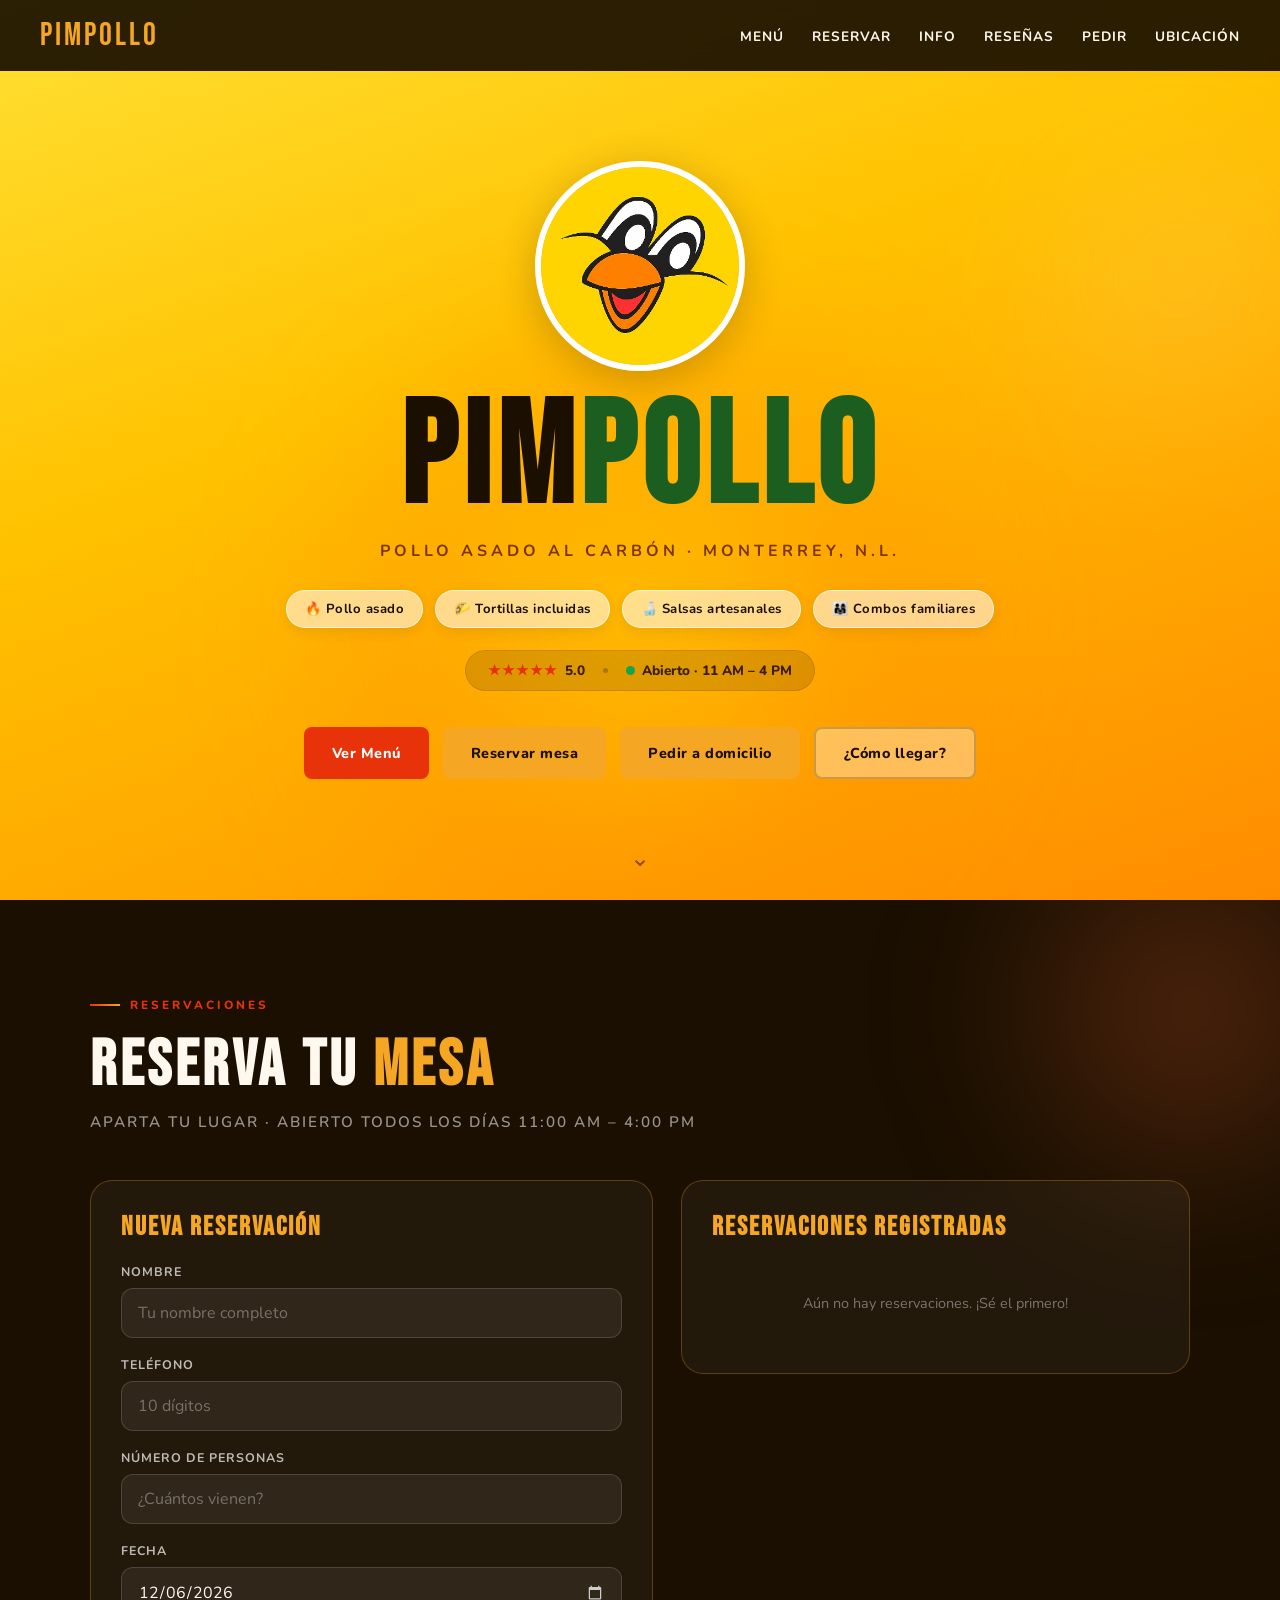
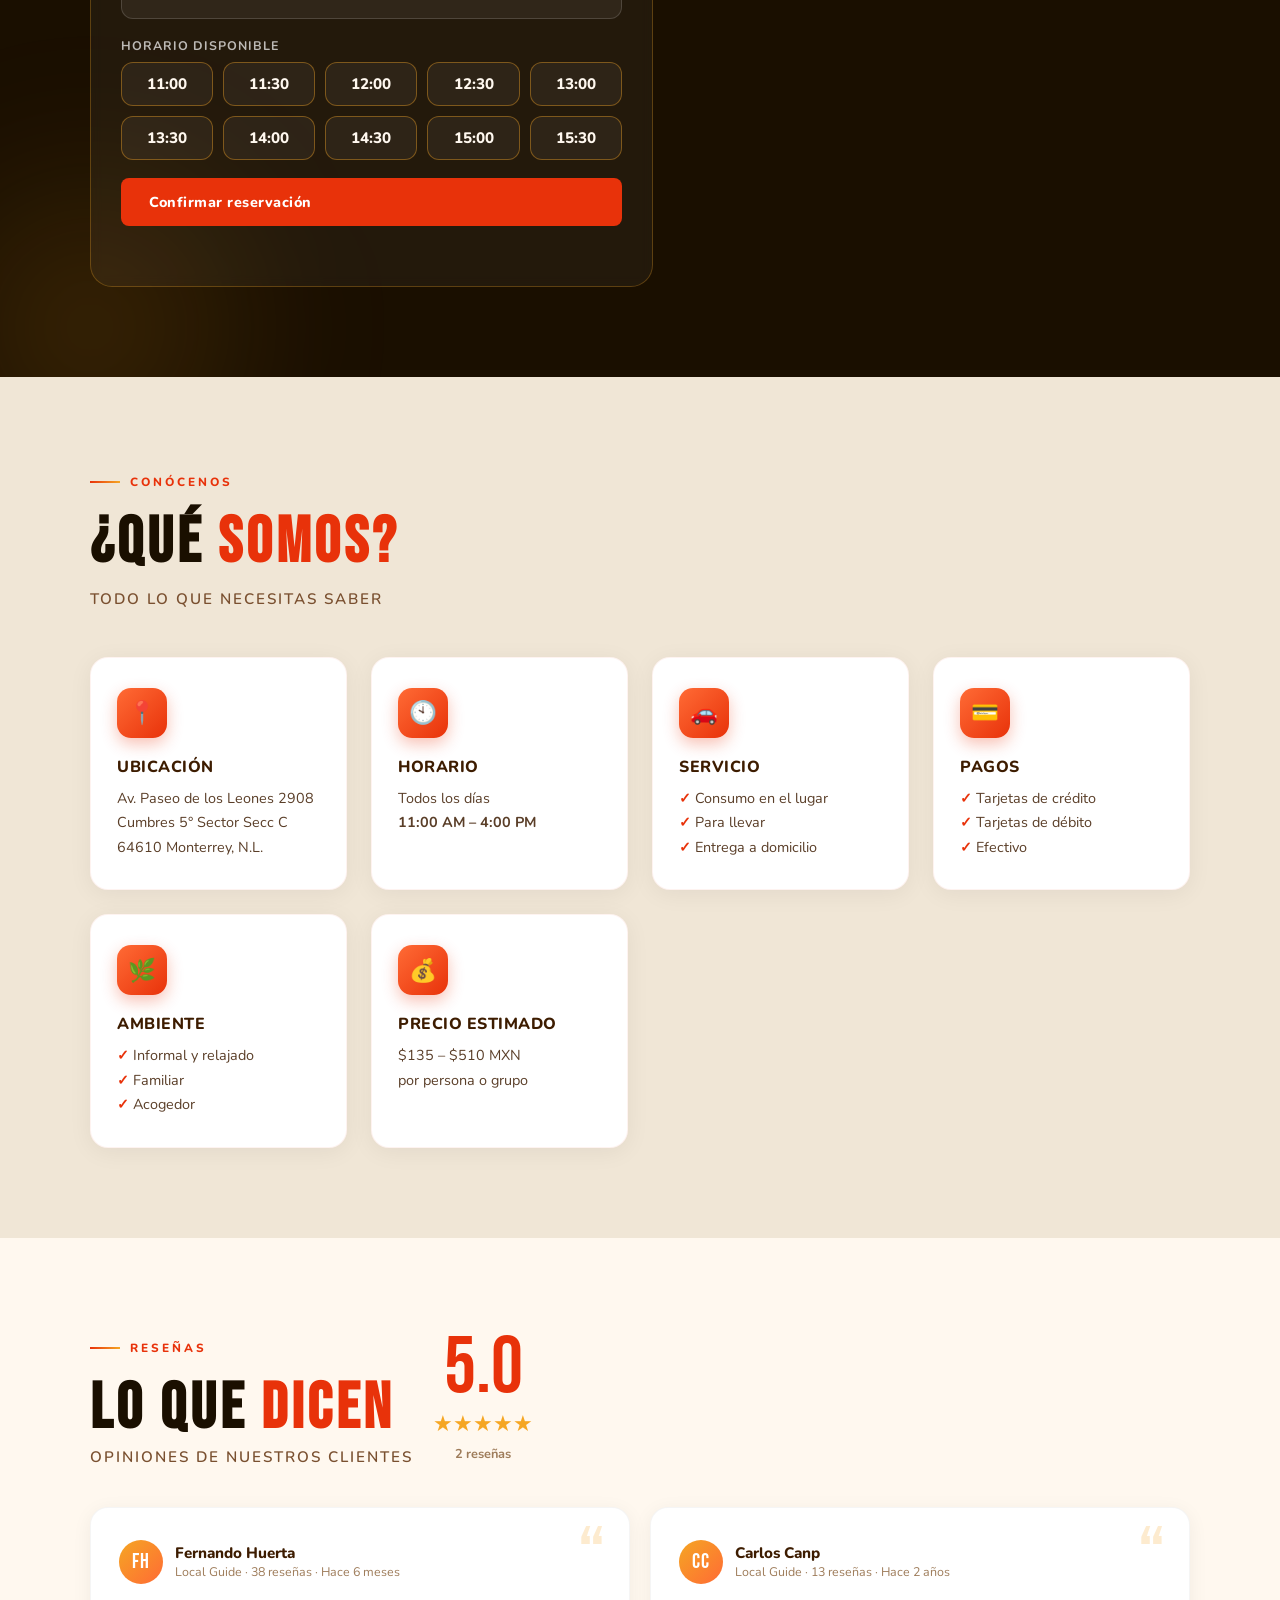
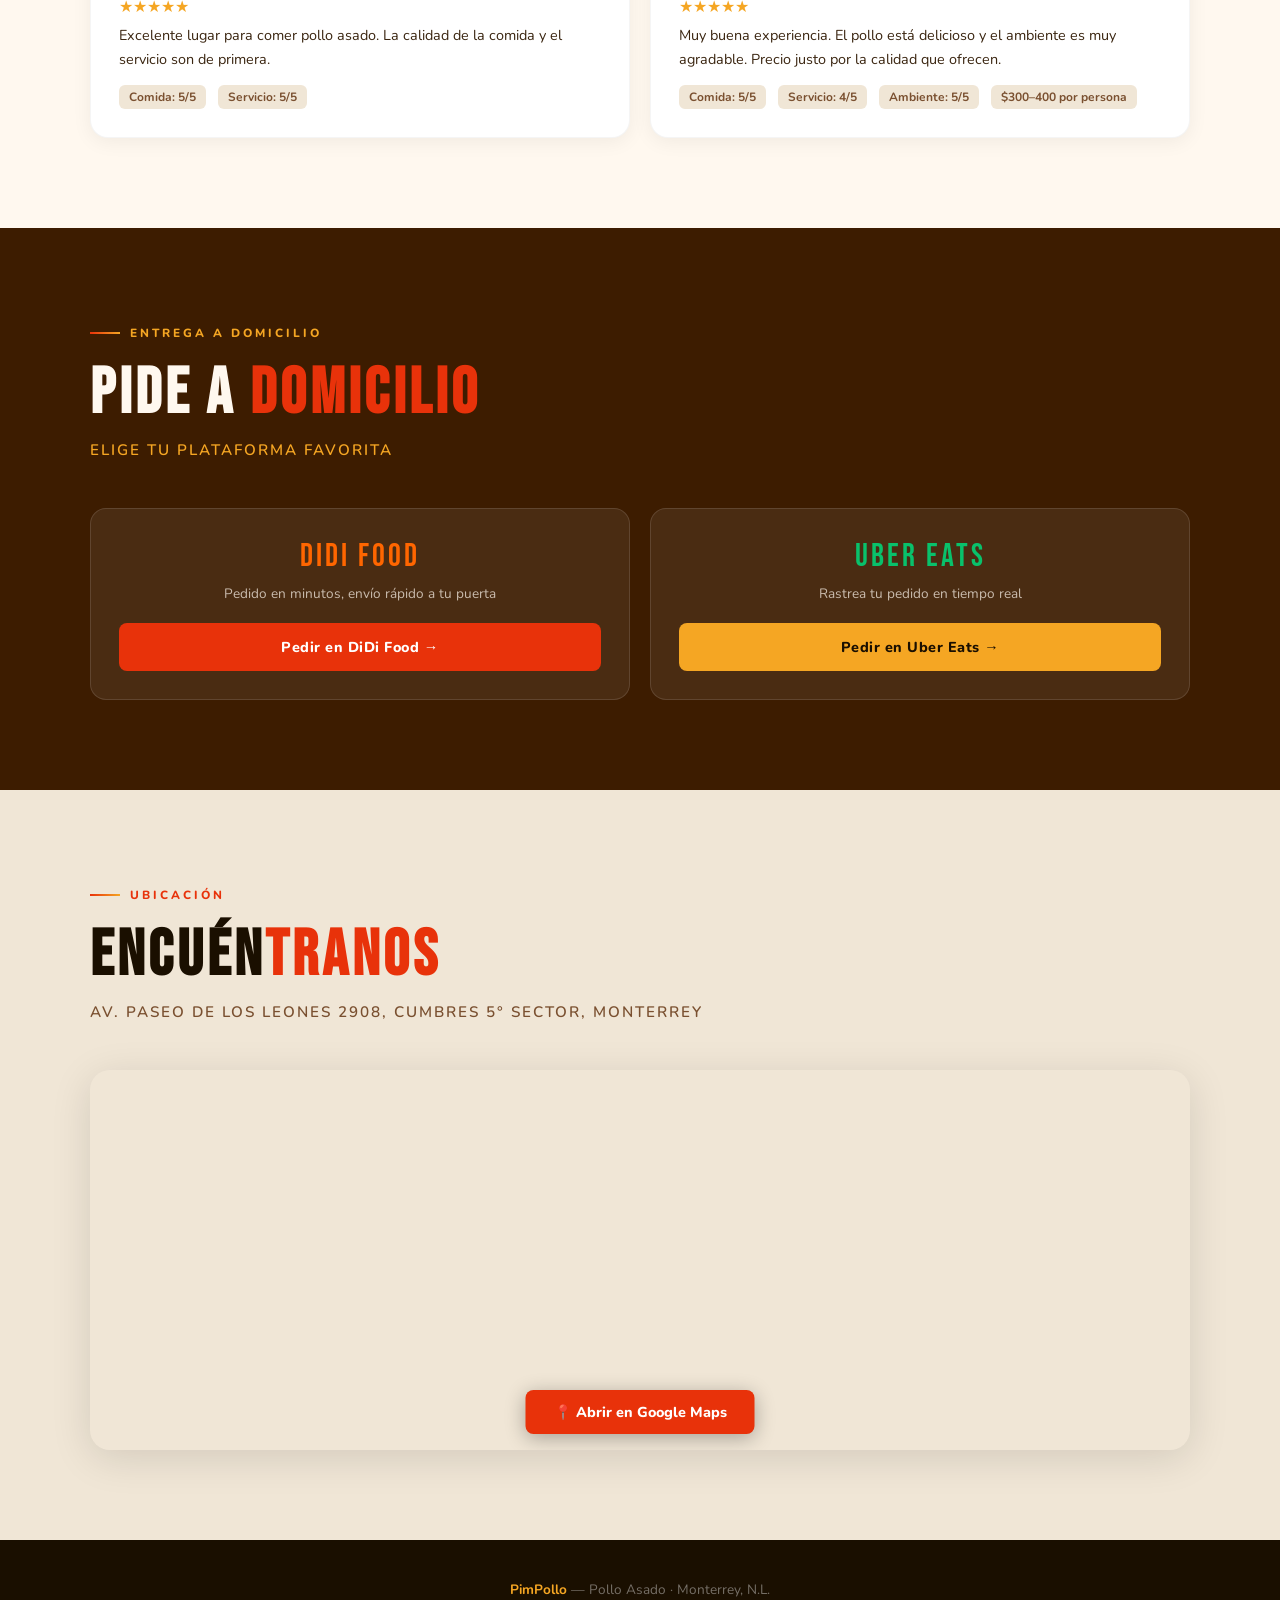
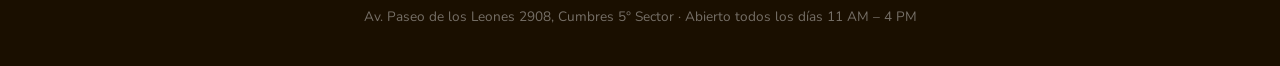
==== commit bbdbcac4: "Rediseño premium de la página principal - Encabezados editoriales (eyebrows) en todas las secciones " ====
--- a/index.html
+++ b/index.html
@@ -132,12 +132,54 @@
     animation: fadeUp 0.9s 0.35s ease both;
   }
   .badge {
-    background: rgba(255,255,255,0.5);
-    border: 1px solid rgba(0,0,0,0.12);
-    color: var(--dark); padding: 8px 18px;
+    background: rgba(255,255,255,0.55);
+    border: 1px solid rgba(255,255,255,0.7);
+    color: var(--dark); padding: 9px 18px;
     border-radius: 999px; font-size: 0.82rem; font-weight: 700;
     letter-spacing: 0.5px;
-  }
+    backdrop-filter: blur(6px);
+    box-shadow: 0 4px 14px rgba(0,0,0,0.08);
+  }
+
+  /* hero status (rating + abierto) */
+  #hero img { animation: float 5s ease-in-out infinite; }
+  @keyframes float {
+    0%, 100% { transform: translateY(0); }
+    50% { transform: translateY(-12px); }
+  }
+  .hero-status {
+    display: inline-flex; align-items: center; gap: 18px;
+    margin-top: 22px; padding: 10px 22px;
+    background: rgba(26,15,0,0.14);
+    border: 1px solid rgba(0,0,0,0.1);
+    border-radius: 999px;
+    position: relative; z-index: 2;
+    animation: fadeUp 0.9s 0.6s ease both;
+  }
+  .hero-status .hs-item {
+    display: inline-flex; align-items: center; gap: 7px;
+    font-weight: 800; font-size: 0.85rem; color: var(--brown);
+  }
+  .hero-status .hs-stars { color: var(--fire); letter-spacing: 1px; }
+  .hero-status .hs-dot { width: 5px; height: 5px; border-radius: 50%; background: rgba(0,0,0,0.25); }
+  .hero-status .hs-live {
+    width: 9px; height: 9px; border-radius: 50%; background: #16a34a;
+    box-shadow: 0 0 0 0 rgba(22,163,74,0.6);
+    animation: livePulse 1.8s infinite;
+  }
+  @keyframes livePulse {
+    0% { box-shadow: 0 0 0 0 rgba(22,163,74,0.5); }
+    70% { box-shadow: 0 0 0 9px rgba(22,163,74,0); }
+    100% { box-shadow: 0 0 0 0 rgba(22,163,74,0); }
+  }
+
+  /* scroll cue */
+  .scroll-cue {
+    position: absolute; bottom: 26px; left: 50%; transform: translateX(-50%);
+    z-index: 2; color: var(--brown); font-size: 1.5rem;
+    animation: bob 1.8s ease-in-out infinite; opacity: 0.6;
+  }
+  @keyframes bob { 0%,100%{ transform: translateX(-50%) translateY(0);} 50%{ transform: translateX(-50%) translateY(8px);} }
 
   .hero-ctas {
     display: flex; gap: 14px; flex-wrap: wrap; justify-content: center;
@@ -165,6 +207,16 @@
 
   /* ── SECTION COMMON ── */
   section { padding: 90px 24px; }
+  .eyebrow {
+    display: inline-flex; align-items: center; gap: 10px;
+    font-weight: 800; font-size: 0.74rem; letter-spacing: 3px;
+    text-transform: uppercase; color: var(--fire);
+    margin-bottom: 14px;
+  }
+  .eyebrow::before {
+    content: ''; width: 30px; height: 2px;
+    background: linear-gradient(90deg, var(--fire), var(--gold));
+  }
   .section-title {
     font-family: 'Bebas Neue', sans-serif;
     font-size: clamp(2.5rem, 5vw, 4rem);
@@ -177,6 +229,10 @@
     letter-spacing: 2px; text-transform: uppercase; margin-bottom: 48px;
   }
   .container { max-width: 1100px; margin: 0 auto; }
+
+  /* reveal on scroll */
+  .reveal { opacity: 0; transform: translateY(32px); transition: opacity 0.7s ease, transform 0.7s ease; }
+  .reveal.in { opacity: 1; transform: translateY(0); }
 
   /* ── MENU ── */
   #menu { background: var(--dark); }
@@ -238,14 +294,31 @@
     gap: 24px;
   }
   .info-card {
-    background: #fff; border-radius: 16px; padding: 28px 24px;
+    position: relative;
+    background: #fff; border-radius: 18px; padding: 30px 26px;
     box-shadow: 0 4px 24px rgba(0,0,0,0.06);
-  }
+    border: 1px solid rgba(232,50,10,0.06);
+    transition: transform 0.25s, box-shadow 0.25s, border-color 0.25s;
+    overflow: hidden;
+  }
+  .info-card::before {
+    content: ''; position: absolute; top: 0; left: 0; right: 0; height: 3px;
+    background: linear-gradient(90deg, var(--fire), var(--gold));
+    transform: scaleX(0); transform-origin: left; transition: transform 0.3s;
+  }
+  .info-card:hover {
+    transform: translateY(-6px);
+    box-shadow: 0 18px 40px rgba(0,0,0,0.12);
+    border-color: rgba(232,50,10,0.15);
+  }
+  .info-card:hover::before { transform: scaleX(1); }
   .info-card .ic-icon {
-    width: 44px; height: 44px; border-radius: 12px;
-    background: var(--fire); display: flex; align-items: center;
-    justify-content: center; margin-bottom: 16px;
-    font-size: 1.3rem;
+    width: 50px; height: 50px; border-radius: 14px;
+    background: linear-gradient(135deg, var(--ember), var(--fire));
+    display: flex; align-items: center;
+    justify-content: center; margin-bottom: 18px;
+    font-size: 1.4rem;
+    box-shadow: 0 6px 16px rgba(232,50,10,0.3);
   }
   .info-card h3 {
     font-weight: 800; font-size: 1rem; margin-bottom: 8px; color: var(--brown);
@@ -266,11 +339,29 @@
   }
   .review-grid { display: grid; grid-template-columns: repeat(auto-fit, minmax(280px, 1fr)); gap: 20px; margin-top: 40px; }
   .review-card {
-    background: #fff; border-radius: 16px; padding: 28px;
+    position: relative;
+    background: #fff; border-radius: 18px; padding: 32px 28px 28px;
     box-shadow: 0 4px 20px rgba(0,0,0,0.06);
+    border: 1px solid rgba(0,0,0,0.04);
+    transition: transform 0.25s, box-shadow 0.25s;
+  }
+  .review-card::before {
+    content: '\201C';
+    position: absolute; top: 10px; right: 24px;
+    font-family: 'Bebas Neue', sans-serif;
+    font-size: 5rem; line-height: 1; color: rgba(245,166,35,0.22);
+  }
+  .review-card:hover { transform: translateY(-5px); box-shadow: 0 16px 36px rgba(0,0,0,0.1); }
+  .review-head { display: flex; align-items: center; gap: 12px; margin-bottom: 12px; }
+  .review-avatar {
+    width: 44px; height: 44px; border-radius: 50%; flex-shrink: 0;
+    background: linear-gradient(135deg, var(--gold), var(--ember));
+    display: flex; align-items: center; justify-content: center;
+    font-family: 'Bebas Neue', sans-serif; font-size: 1.3rem; color: #fff;
+    letter-spacing: 1px;
   }
   .reviewer { font-weight: 800; font-size: 0.95rem; color: var(--brown); }
-  .reviewer-meta { font-size: 0.78rem; color: #9e7c5a; margin-bottom: 14px; }
+  .reviewer-meta { font-size: 0.78rem; color: #9e7c5a; }
   .review-text { font-size: 0.9rem; line-height: 1.65; color: #3a2510; }
   .review-scores { display: flex; gap: 12px; margin-top: 14px; flex-wrap: wrap; }
   .rscore {
@@ -443,17 +534,26 @@
     <span class="badge">👨‍👩‍👧 Combos familiares</span>
   </div>
 
+  <div class="hero-status">
+    <span class="hs-item"><span class="hs-stars">★★★★★</span> 5.0</span>
+    <span class="hs-dot"></span>
+    <span class="hs-item"><span class="hs-live"></span> Abierto · 11 AM – 4 PM</span>
+  </div>
+
   <div class="hero-ctas">
     <a href="menu.html" class="btn btn-primary">Ver Menú</a>
     <button onclick="document.getElementById('reservar').scrollIntoView({behavior:'smooth'})" class="btn btn-secondary">Reservar mesa</button>
     <button onclick="document.getElementById('delivery').scrollIntoView({behavior:'smooth'})" class="btn btn-secondary">Pedir a domicilio</button>
     <button onclick="document.getElementById('location').scrollIntoView({behavior:'smooth'})" class="btn btn-outline">¿Cómo llegar?</button>
   </div>
+
+  <div class="scroll-cue">⌄</div>
 </section>
 
 <!-- RESERVAR -->
 <section id="reservar">
   <div class="container">
+    <span class="eyebrow">Reservaciones</span>
     <h2 class="section-title">Reserva tu <span>mesa</span></h2>
     <p class="section-sub">Aparta tu lugar · Abierto todos los días 11:00 AM – 4:00 PM</p>
 
@@ -502,6 +602,7 @@
 <!-- INFO -->
 <section id="info">
   <div class="container">
+    <span class="eyebrow">Conócenos</span>
     <h2 class="section-title">¿Qué <span>somos?</span></h2>
     <p class="section-sub">Todo lo que necesitas saber</p>
 
@@ -564,6 +665,7 @@
   <div class="container">
     <div style="display:flex; align-items:flex-end; gap:20px; flex-wrap:wrap; margin-bottom:16px;">
       <div>
+        <span class="eyebrow">Reseñas</span>
         <h2 class="section-title" style="margin-bottom:0;">Lo que <span>dicen</span></h2>
         <p class="section-sub" style="margin-bottom:0;">Opiniones de nuestros clientes</p>
       </div>
@@ -577,9 +679,14 @@
     <div class="review-grid">
 
       <div class="review-card">
+        <div class="review-head">
+          <div class="review-avatar">FH</div>
+          <div>
+            <div class="reviewer">Fernando Huerta</div>
+            <div class="reviewer-meta">Local Guide · 38 reseñas · Hace 6 meses</div>
+          </div>
+        </div>
         <div class="stars" style="font-size:1rem;">★★★★★</div>
-        <div class="reviewer">Fernando Huerta</div>
-        <div class="reviewer-meta">Local Guide · 38 reseñas · 3 fotos · Hace 6 meses</div>
         <p class="review-text">Excelente lugar para comer pollo asado. La calidad de la comida y el servicio son de primera.</p>
         <div class="review-scores">
           <span class="rscore">Comida: 5/5</span>
@@ -588,9 +695,14 @@
       </div>
 
       <div class="review-card">
+        <div class="review-head">
+          <div class="review-avatar">CC</div>
+          <div>
+            <div class="reviewer">Carlos Canp</div>
+            <div class="reviewer-meta">Local Guide · 13 reseñas · Hace 2 años</div>
+          </div>
+        </div>
         <div class="stars" style="font-size:1rem;">★★★★★</div>
-        <div class="reviewer">Carlos Canp</div>
-        <div class="reviewer-meta">Local Guide · 13 reseñas · 10 fotos · Hace 2 años · Para llevar</div>
         <p class="review-text">Muy buena experiencia. El pollo está delicioso y el ambiente es muy agradable. Precio justo por la calidad que ofrecen.</p>
         <div class="review-scores">
           <span class="rscore">Comida: 5/5</span>
@@ -607,6 +719,7 @@
 <!-- DELIVERY -->
 <section id="delivery">
   <div class="container">
+    <span class="eyebrow" style="color:var(--gold);">Entrega a domicilio</span>
     <h2 class="section-title">Pide a <span>domicilio</span></h2>
     <p class="section-sub">Elige tu plataforma favorita</p>
 
@@ -631,6 +744,7 @@
 <!-- LOCATION -->
 <section id="location">
   <div class="container">
+    <span class="eyebrow">Ubicación</span>
     <h2 class="section-title">Encuén<span>tranos</span></h2>
     <p class="section-sub">Av. Paseo de los Leones 2908, Cumbres 5° Sector, Monterrey</p>
     <div class="map-wrapper">
@@ -856,7 +970,27 @@
   setMinDate();
   renderSlots();
   renderLista();
+  initReveal();
 });
+
+/* Aparición progresiva de tarjetas al hacer scroll */
+function initReveal() {
+  const targets = document.querySelectorAll('.info-card, .review-card, .delivery-card');
+  targets.forEach((el, i) => {
+    el.classList.add('reveal');
+    el.style.transitionDelay = (i % 6) * 0.07 + 's';
+  });
+  if (!('IntersectionObserver' in window)) {
+    targets.forEach(el => el.classList.add('in'));
+    return;
+  }
+  const io = new IntersectionObserver((entries, obs) => {
+    entries.forEach(entry => {
+      if (entry.isIntersecting) { entry.target.classList.add('in'); obs.unobserve(entry.target); }
+    });
+  }, { threshold: 0.12 });
+  targets.forEach(el => io.observe(el));
+}
 </script>
 
 </body>
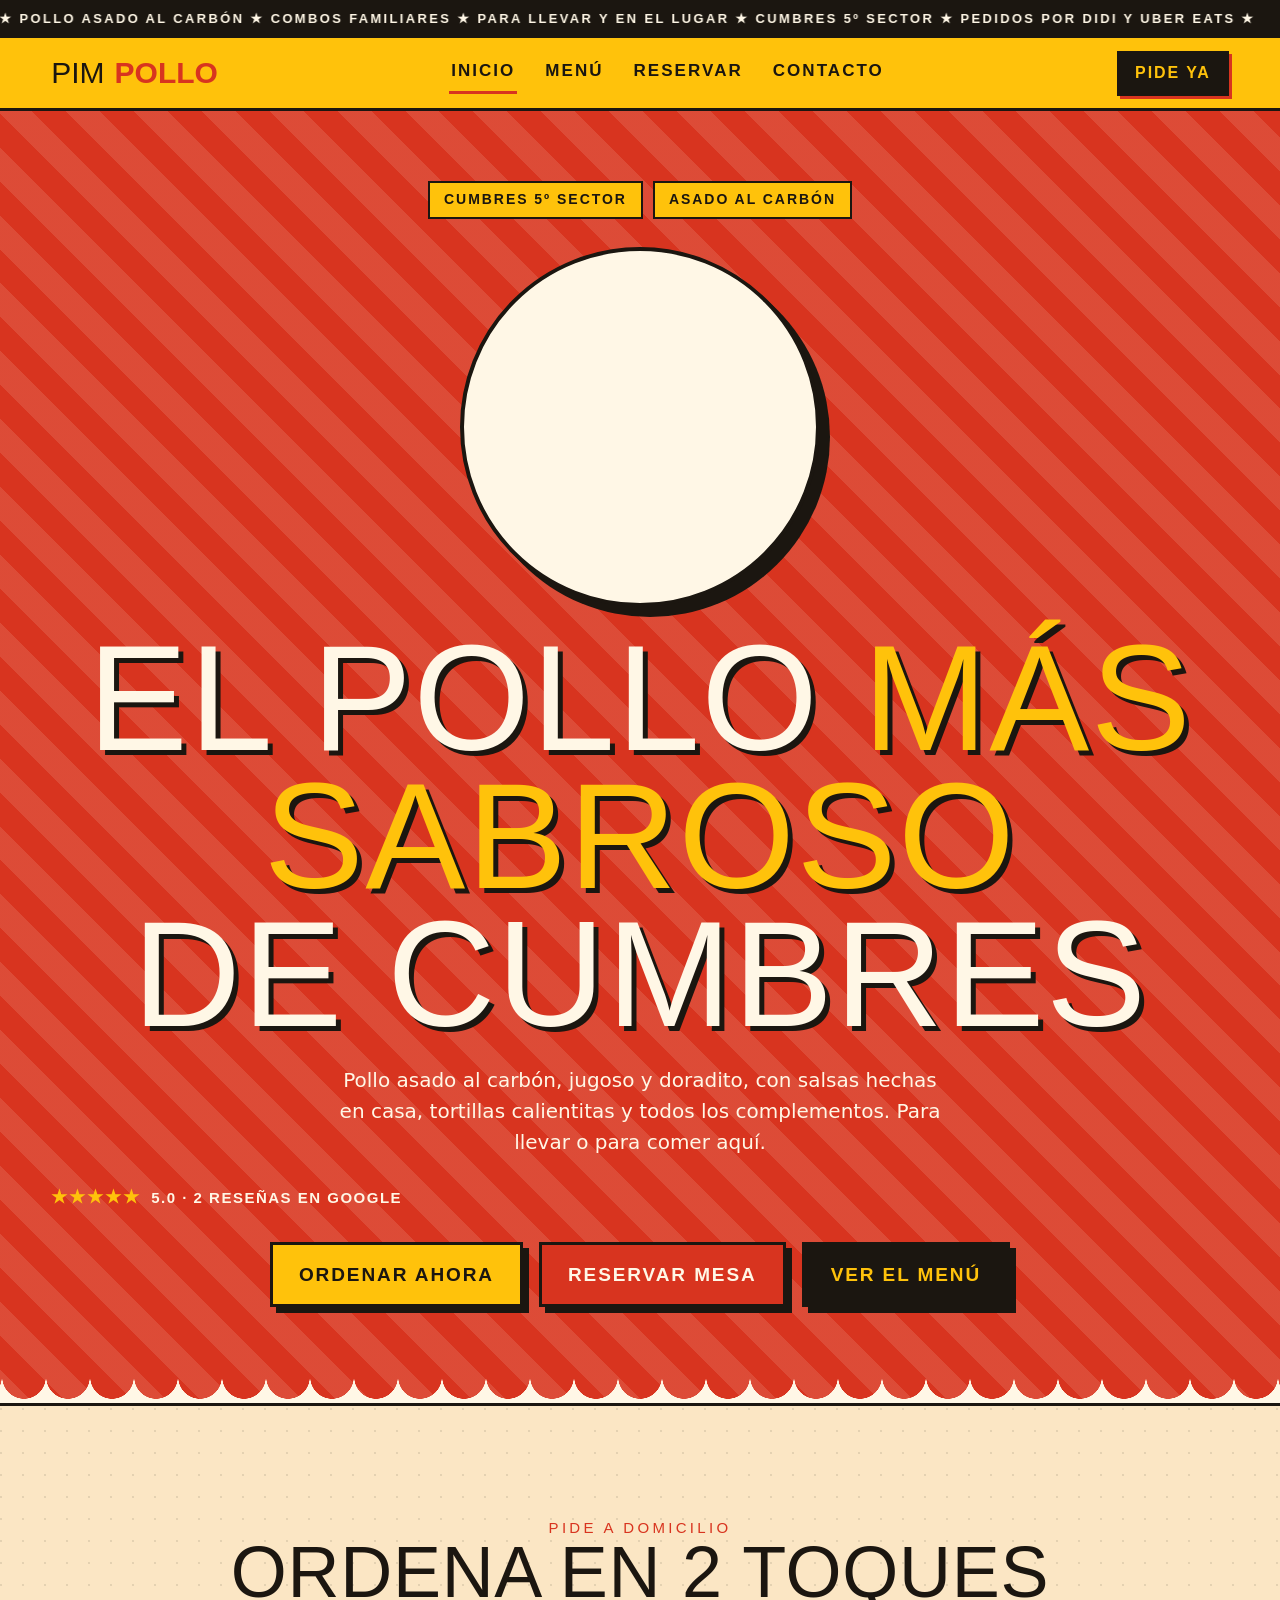
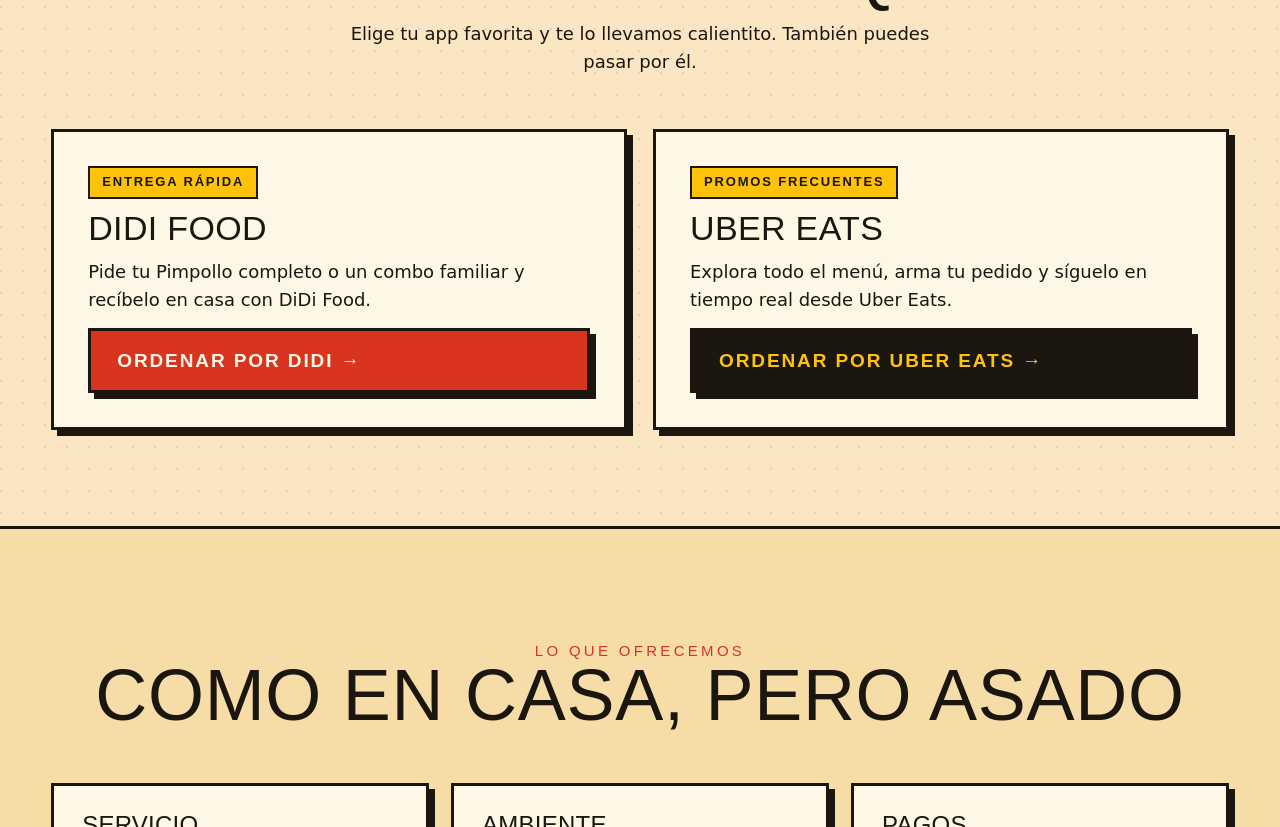
==== commit d1ae5034: "Add files via upload" ====
--- a/index.html
+++ b/index.html
@@ -1,997 +1,11 @@
 <!DOCTYPE html>
 <html lang="es">
 <head>
-<meta charset="UTF-8">
-<meta name="viewport" content="width=device-width, initial-scale=1.0">
-<title>PimPollo — Monterrey</title>
-  <link rel="icon" type="image/png" href="logo.png">
-<link rel="preconnect" href="https://fonts.googleapis.com">
-<link rel="preconnect" href="https://fonts.gstatic.com" crossorigin>
-<link href="https://fonts.googleapis.com/css2?family=Bebas+Neue&family=Nunito:wght@400;600;700;800&display=swap" rel="stylesheet">
-<style>
-  :root {
-    --fire: #E8320A;
-    --ember: #FF6B35;
-    --gold: #F5A623;
-    --cream: #FFF8EF;
-    --dark: #1A0F00;
-    --brown: #3D1C00;
-    --smoke: #F0E6D6;
-  }
-
-  *, *::before, *::after { box-sizing: border-box; margin: 0; padding: 0; }
-
-  html { scroll-behavior: smooth; }
-
-  body {
-    font-family: 'Nunito', sans-serif;
-    background: var(--cream);
-    color: var(--dark);
-    overflow-x: hidden;
-  }
-
-  /* ── NAV ── */
-  nav {
-    position: fixed; top: 0; left: 0; right: 0; z-index: 100;
-    display: flex; justify-content: space-between; align-items: center;
-    padding: 16px 40px;
-    background: rgba(26,15,0,0.92);
-    backdrop-filter: blur(10px);
-  }
-  .nav-logo {
-    font-family: 'Bebas Neue', sans-serif;
-    font-size: 2rem; letter-spacing: 3px;
-    color: var(--gold);
-  }
-  .nav-links { display: flex; gap: 28px; list-style: none; }
-  .nav-links a {
-    color: var(--cream); text-decoration: none; font-weight: 700;
-    font-size: 0.85rem; letter-spacing: 1px; text-transform: uppercase;
-    transition: color 0.2s;
-  }
-  .nav-links a:hover { color: var(--gold); }
-
-  /* ── HERO ── */
-  #hero {
-    min-height: 100vh;
-    background: linear-gradient(160deg, #FFE033 0%, #FFC200 40%, #FF8C00 100%);
-    display: flex; flex-direction: column;
-    align-items: center; justify-content: center;
-    position: relative;
-    overflow: hidden;
-    padding: 100px 20px 60px;
-  }
-
-  /* flame background blobs */
-  #hero::before {
-    content: '';
-    position: absolute; bottom: -80px; left: 50%; transform: translateX(-50%);
-    width: 700px; height: 700px; border-radius: 50%;
-    background: radial-gradient(circle, rgba(255,200,0,0.6) 0%, rgba(255,140,0,0.3) 50%, transparent 75%);
-    filter: blur(60px);
-    animation: pulse 4s ease-in-out infinite;
-  }
-  #hero::after {
-    content: '';
-    position: absolute; top: 80px; right: -100px;
-    width: 400px; height: 400px; border-radius: 50%;
-    background: radial-gradient(circle, rgba(255,255,255,0.4) 0%, transparent 65%);
-    filter: blur(80px); opacity: 0.4;
-    animation: pulse 6s ease-in-out infinite reverse;
-  }
-  @keyframes pulse {
-    0%, 100% { transform: translateX(-50%) scale(1); }
-    50% { transform: translateX(-50%) scale(1.12); }
-  }
-
-  /* LOGO PLACEHOLDER */
-  .logo-slot {
-    width: 180px; height: 180px;
-    border-radius: 50%;
-    border: 3px dashed rgba(245,166,35,0.6);
-    display: flex; flex-direction: column;
-    align-items: center; justify-content: center;
-    background: rgba(255,255,255,0.04);
-    margin-bottom: 32px;
-    position: relative; z-index: 2;
-    transition: border-color 0.3s;
-    cursor: pointer;
-  }
-  .logo-slot:hover { border-color: var(--gold); }
-  .logo-slot span {
-    color: rgba(245,166,35,0.6);
-    font-size: 0.75rem; font-weight: 700;
-    letter-spacing: 1.5px; text-transform: uppercase;
-    text-align: center; padding: 0 16px; line-height: 1.5;
-  }
-  .logo-slot svg { width: 36px; height: 36px; margin-bottom: 8px; opacity: 0.5; }
-
-  .hero-title {
-    font-family: 'Bebas Neue', sans-serif;
-    font-size: clamp(4rem, 12vw, 9rem);
-    line-height: 0.9;
-    color: var(--dark);
-    text-align: center;
-    letter-spacing: 6px;
-    position: relative; z-index: 2;
-    animation: fadeUp 0.9s ease both;
-  }
-  .hero-title span { color: #1B5E20; }
-
-  .hero-sub {
-    margin-top: 16px;
-    font-size: 1rem; font-weight: 700; letter-spacing: 4px;
-    text-transform: uppercase; color: #7B3500;
-    position: relative; z-index: 2;
-    animation: fadeUp 0.9s 0.2s ease both;
-  }
-
-  .hero-badges {
-    display: flex; gap: 12px; flex-wrap: wrap; justify-content: center;
-    margin-top: 28px; position: relative; z-index: 2;
-    animation: fadeUp 0.9s 0.35s ease both;
-  }
-  .badge {
-    background: rgba(255,255,255,0.55);
-    border: 1px solid rgba(255,255,255,0.7);
-    color: var(--dark); padding: 9px 18px;
-    border-radius: 999px; font-size: 0.82rem; font-weight: 700;
-    letter-spacing: 0.5px;
-    backdrop-filter: blur(6px);
-    box-shadow: 0 4px 14px rgba(0,0,0,0.08);
-  }
-
-  /* hero status (rating + abierto) */
-  #hero img { animation: float 5s ease-in-out infinite; }
-  @keyframes float {
-    0%, 100% { transform: translateY(0); }
-    50% { transform: translateY(-12px); }
-  }
-  .hero-status {
-    display: inline-flex; align-items: center; gap: 18px;
-    margin-top: 22px; padding: 10px 22px;
-    background: rgba(26,15,0,0.14);
-    border: 1px solid rgba(0,0,0,0.1);
-    border-radius: 999px;
-    position: relative; z-index: 2;
-    animation: fadeUp 0.9s 0.6s ease both;
-  }
-  .hero-status .hs-item {
-    display: inline-flex; align-items: center; gap: 7px;
-    font-weight: 800; font-size: 0.85rem; color: var(--brown);
-  }
-  .hero-status .hs-stars { color: var(--fire); letter-spacing: 1px; }
-  .hero-status .hs-dot { width: 5px; height: 5px; border-radius: 50%; background: rgba(0,0,0,0.25); }
-  .hero-status .hs-live {
-    width: 9px; height: 9px; border-radius: 50%; background: #16a34a;
-    box-shadow: 0 0 0 0 rgba(22,163,74,0.6);
-    animation: livePulse 1.8s infinite;
-  }
-  @keyframes livePulse {
-    0% { box-shadow: 0 0 0 0 rgba(22,163,74,0.5); }
-    70% { box-shadow: 0 0 0 9px rgba(22,163,74,0); }
-    100% { box-shadow: 0 0 0 0 rgba(22,163,74,0); }
-  }
-
-  /* scroll cue */
-  .scroll-cue {
-    position: absolute; bottom: 26px; left: 50%; transform: translateX(-50%);
-    z-index: 2; color: var(--brown); font-size: 1.5rem;
-    animation: bob 1.8s ease-in-out infinite; opacity: 0.6;
-  }
-  @keyframes bob { 0%,100%{ transform: translateX(-50%) translateY(0);} 50%{ transform: translateX(-50%) translateY(8px);} }
-
-  .hero-ctas {
-    display: flex; gap: 14px; flex-wrap: wrap; justify-content: center;
-    margin-top: 36px; position: relative; z-index: 2;
-    animation: fadeUp 0.9s 0.5s ease both;
-  }
-  .btn {
-    display: inline-flex; align-items: center; gap: 8px;
-    padding: 14px 28px; border-radius: 8px;
-    font-family: 'Nunito', sans-serif; font-weight: 800;
-    font-size: 0.9rem; letter-spacing: 0.5px;
-    text-decoration: none; transition: transform 0.2s, box-shadow 0.2s;
-    cursor: pointer; border: none;
-  }
-  .btn:hover { transform: translateY(-3px); box-shadow: 0 10px 30px rgba(0,0,0,0.3); }
-  .btn-primary { background: var(--fire); color: #fff; }
-  .btn-secondary { background: var(--gold); color: var(--dark); }
-  .btn-outline { background: rgba(255,255,255,0.35); color: var(--dark); border: 2px solid rgba(0,0,0,0.2); }
-  .btn-outline:hover { border-color: var(--dark); background: rgba(255,255,255,0.6); }
-
-  @keyframes fadeUp {
-    from { opacity: 0; transform: translateY(28px); }
-    to { opacity: 1; transform: translateY(0); }
-  }
-
-  /* ── SECTION COMMON ── */
-  section { padding: 90px 24px; }
-  .eyebrow {
-    display: inline-flex; align-items: center; gap: 10px;
-    font-weight: 800; font-size: 0.74rem; letter-spacing: 3px;
-    text-transform: uppercase; color: var(--fire);
-    margin-bottom: 14px;
-  }
-  .eyebrow::before {
-    content: ''; width: 30px; height: 2px;
-    background: linear-gradient(90deg, var(--fire), var(--gold));
-  }
-  .section-title {
-    font-family: 'Bebas Neue', sans-serif;
-    font-size: clamp(2.5rem, 5vw, 4rem);
-    letter-spacing: 4px; color: var(--dark);
-    margin-bottom: 8px;
-  }
-  .section-title span { color: var(--fire); }
-  .section-sub {
-    color: #7a5030; font-size: 0.95rem; font-weight: 600;
-    letter-spacing: 2px; text-transform: uppercase; margin-bottom: 48px;
-  }
-  .container { max-width: 1100px; margin: 0 auto; }
-
-  /* reveal on scroll */
-  .reveal { opacity: 0; transform: translateY(32px); transition: opacity 0.7s ease, transform 0.7s ease; }
-  .reveal.in { opacity: 1; transform: translateY(0); }
-
-  /* ── MENU ── */
-  #menu { background: var(--dark); }
-  #menu .section-title { color: var(--cream); }
-  #menu .section-sub { color: var(--ember); }
-
-  .menu-cats { display: flex; gap: 10px; flex-wrap: wrap; margin-bottom: 36px; }
-  .cat-btn {
-    padding: 8px 20px; border-radius: 999px; border: none; cursor: pointer;
-    font-family: 'Nunito', sans-serif; font-weight: 700; font-size: 0.85rem;
-    background: rgba(255,255,255,0.08); color: var(--cream);
-    transition: background 0.2s, color 0.2s;
-    letter-spacing: 0.5px;
-  }
-  .cat-btn.active, .cat-btn:hover { background: var(--fire); color: #fff; }
-
-  .menu-grid {
-    display: grid;
-    grid-template-columns: repeat(auto-fill, minmax(280px, 1fr));
-    gap: 20px;
-  }
-  .menu-card {
-    background: rgba(255,255,255,0.05);
-    border: 1px solid rgba(255,255,255,0.08);
-    border-radius: 16px; padding: 24px;
-    transition: transform 0.25s, border-color 0.25s, background 0.25s;
-    display: none;
-  }
-  .menu-card.visible { display: block; }
-  .menu-card:hover {
-    transform: translateY(-4px);
-    border-color: var(--ember);
-    background: rgba(255,107,53,0.08);
-  }
-  .menu-card .item-name {
-    font-weight: 800; font-size: 1.05rem; color: var(--cream);
-    margin-bottom: 6px;
-  }
-  .menu-card .item-desc {
-    font-size: 0.82rem; color: rgba(255,255,255,0.5); line-height: 1.5;
-    margin-bottom: 14px;
-  }
-  .menu-card .item-price {
-    font-family: 'Bebas Neue', sans-serif;
-    font-size: 1.6rem; letter-spacing: 1px; color: var(--gold);
-  }
-  .item-tag {
-    display: inline-block; background: var(--fire);
-    color: #fff; font-size: 0.65rem; font-weight: 800;
-    letter-spacing: 1px; padding: 2px 8px; border-radius: 4px;
-    text-transform: uppercase; margin-bottom: 8px;
-  }
-
-  /* ── INFO ── */
-  #info { background: var(--smoke); }
-  .info-grid {
-    display: grid;
-    grid-template-columns: repeat(auto-fit, minmax(220px, 1fr));
-    gap: 24px;
-  }
-  .info-card {
-    position: relative;
-    background: #fff; border-radius: 18px; padding: 30px 26px;
-    box-shadow: 0 4px 24px rgba(0,0,0,0.06);
-    border: 1px solid rgba(232,50,10,0.06);
-    transition: transform 0.25s, box-shadow 0.25s, border-color 0.25s;
-    overflow: hidden;
-  }
-  .info-card::before {
-    content: ''; position: absolute; top: 0; left: 0; right: 0; height: 3px;
-    background: linear-gradient(90deg, var(--fire), var(--gold));
-    transform: scaleX(0); transform-origin: left; transition: transform 0.3s;
-  }
-  .info-card:hover {
-    transform: translateY(-6px);
-    box-shadow: 0 18px 40px rgba(0,0,0,0.12);
-    border-color: rgba(232,50,10,0.15);
-  }
-  .info-card:hover::before { transform: scaleX(1); }
-  .info-card .ic-icon {
-    width: 50px; height: 50px; border-radius: 14px;
-    background: linear-gradient(135deg, var(--ember), var(--fire));
-    display: flex; align-items: center;
-    justify-content: center; margin-bottom: 18px;
-    font-size: 1.4rem;
-    box-shadow: 0 6px 16px rgba(232,50,10,0.3);
-  }
-  .info-card h3 {
-    font-weight: 800; font-size: 1rem; margin-bottom: 8px; color: var(--brown);
-    letter-spacing: 0.5px; text-transform: uppercase;
-  }
-  .info-card p, .info-card ul {
-    font-size: 0.9rem; color: #5a3e28; line-height: 1.7;
-  }
-  .info-card ul { list-style: none; }
-  .info-card ul li::before { content: '✓ '; color: var(--fire); font-weight: 800; }
-
-  /* ── REVIEWS ── */
-  #reviews { background: var(--cream); }
-  .stars { color: var(--gold); font-size: 1.4rem; margin-bottom: 6px; }
-  .big-rating {
-    font-family: 'Bebas Neue', sans-serif;
-    font-size: 5rem; color: var(--fire); line-height: 1;
-  }
-  .review-grid { display: grid; grid-template-columns: repeat(auto-fit, minmax(280px, 1fr)); gap: 20px; margin-top: 40px; }
-  .review-card {
-    position: relative;
-    background: #fff; border-radius: 18px; padding: 32px 28px 28px;
-    box-shadow: 0 4px 20px rgba(0,0,0,0.06);
-    border: 1px solid rgba(0,0,0,0.04);
-    transition: transform 0.25s, box-shadow 0.25s;
-  }
-  .review-card::before {
-    content: '\201C';
-    position: absolute; top: 10px; right: 24px;
-    font-family: 'Bebas Neue', sans-serif;
-    font-size: 5rem; line-height: 1; color: rgba(245,166,35,0.22);
-  }
-  .review-card:hover { transform: translateY(-5px); box-shadow: 0 16px 36px rgba(0,0,0,0.1); }
-  .review-head { display: flex; align-items: center; gap: 12px; margin-bottom: 12px; }
-  .review-avatar {
-    width: 44px; height: 44px; border-radius: 50%; flex-shrink: 0;
-    background: linear-gradient(135deg, var(--gold), var(--ember));
-    display: flex; align-items: center; justify-content: center;
-    font-family: 'Bebas Neue', sans-serif; font-size: 1.3rem; color: #fff;
-    letter-spacing: 1px;
-  }
-  .reviewer { font-weight: 800; font-size: 0.95rem; color: var(--brown); }
-  .reviewer-meta { font-size: 0.78rem; color: #9e7c5a; }
-  .review-text { font-size: 0.9rem; line-height: 1.65; color: #3a2510; }
-  .review-scores { display: flex; gap: 12px; margin-top: 14px; flex-wrap: wrap; }
-  .rscore {
-    font-size: 0.75rem; font-weight: 700; color: #7a5030;
-    background: var(--smoke); padding: 4px 10px; border-radius: 6px;
-  }
-
-  /* ── DELIVERY ── */
-  #delivery { background: var(--brown); }
-  #delivery .section-title { color: var(--cream); }
-  #delivery .section-sub { color: var(--gold); }
-  .delivery-grid { display: flex; gap: 20px; flex-wrap: wrap; }
-  .delivery-card {
-    flex: 1; min-width: 240px;
-    background: rgba(255,255,255,0.07);
-    border: 1px solid rgba(255,255,255,0.12);
-    border-radius: 16px; padding: 28px;
-    text-align: center; text-decoration: none;
-    color: var(--cream); transition: transform 0.25s, background 0.25s;
-  }
-  .delivery-card:hover { transform: translateY(-5px); background: rgba(255,255,255,0.12); }
-  .delivery-logo { font-family: 'Bebas Neue', sans-serif; font-size: 2rem; letter-spacing: 3px; margin-bottom: 8px; }
-  .delivery-logo.didi { color: #FF6600; }
-  .delivery-logo.uber { color: #09C16B; }
-  .delivery-card p { font-size: 0.85rem; opacity: 0.7; }
-  .delivery-card .btn { margin-top: 20px; width: 100%; justify-content: center; }
-
-  /* ── MAP ── */
-  #location { background: var(--smoke); }
-  .map-wrapper {
-    border-radius: 20px; overflow: hidden;
-    box-shadow: 0 8px 40px rgba(0,0,0,0.12);
-    margin-top: 8px;
-  }
-  .map-wrapper iframe { width: 100%; height: 380px; border: none; display: block; }
-
-  /* ── RESERVAR ── */
-  #reservar { background: var(--dark); color: var(--cream); position: relative; overflow: hidden; }
-  #reservar::before {
-    content:''; position:absolute; top:-120px; right:-140px;
-    width:460px; height:460px; border-radius:50%;
-    background:radial-gradient(circle, rgba(255,107,53,0.28), transparent 70%);
-    filter:blur(70px); pointer-events:none;
-  }
-  #reservar::after {
-    content:''; position:absolute; bottom:-160px; left:-120px;
-    width:420px; height:420px; border-radius:50%;
-    background:radial-gradient(circle, rgba(245,166,35,0.18), transparent 70%);
-    filter:blur(70px); pointer-events:none;
-  }
-  #reservar .section-title { color: var(--cream); }
-  #reservar .section-title span { color: var(--gold); }
-  #reservar .section-sub { color: rgba(255,255,255,0.55); }
-
-  .reserva-layout {
-    display:grid; grid-template-columns: 1.05fr 0.95fr; gap:28px;
-    margin-top:36px; position:relative; z-index:2; align-items:start;
-  }
-  @media(max-width:860px){ .reserva-layout { grid-template-columns:1fr; } }
-
-  .reserva-card {
-    background: rgba(255,255,255,0.045);
-    border:1px solid rgba(245,166,35,0.28);
-    border-radius:22px; padding:30px;
-    backdrop-filter: blur(6px);
-  }
-  .reserva-card h3 {
-    font-family:'Bebas Neue',sans-serif; letter-spacing:2px;
-    font-size:1.7rem; color:var(--gold); margin-bottom:20px;
-  }
-
-  .field { margin-bottom:18px; }
-  .field label {
-    display:block; font-weight:700; font-size:0.78rem;
-    text-transform:uppercase; letter-spacing:1px;
-    margin-bottom:8px; color:rgba(255,255,255,0.7);
-  }
-  .field input {
-    width:100%; padding:13px 16px; border-radius:12px;
-    border:1px solid rgba(255,255,255,0.15);
-    background:rgba(255,255,255,0.06); color:var(--cream);
-    font-family:'Nunito',sans-serif; font-size:1rem;
-    transition:border-color .2s, background .2s;
-  }
-  .field input:focus { outline:none; border-color:var(--gold); background:rgba(255,255,255,0.1); }
-  .field input::placeholder { color:rgba(255,255,255,0.35); }
-  .field input[type="date"]::-webkit-calendar-picker-indicator { filter:invert(0.8); cursor:pointer; }
-
-  .slots-grid { display:grid; grid-template-columns:repeat(auto-fill, minmax(82px,1fr)); gap:10px; }
-  .slot-btn {
-    padding:11px 6px; border-radius:12px;
-    border:1px solid rgba(245,166,35,0.4);
-    background:rgba(255,255,255,0.05); color:var(--cream);
-    font-family:'Nunito',sans-serif; font-weight:800; font-size:0.95rem;
-    cursor:pointer; transition:all .18s;
-  }
-  .slot-btn:hover:not(:disabled){ border-color:var(--gold); background:rgba(245,166,35,0.18); transform:translateY(-2px); }
-  .slot-btn.selected {
-    background:linear-gradient(135deg,var(--ember),var(--fire));
-    border-color:transparent; color:#fff; box-shadow:0 6px 18px rgba(232,50,10,0.4);
-  }
-  .slot-btn:disabled { opacity:0.3; cursor:not-allowed; text-decoration:line-through; }
-  .slots-hint { color:rgba(255,255,255,0.4); font-size:0.85rem; }
-
-  .reserva-msg { margin-top:14px; font-size:0.9rem; font-weight:700; min-height:1.1em; }
-  .reserva-msg.ok { color:#7CFC9A; }
-  .reserva-msg.err { color:#FF8A6B; }
-
-  .lista-reservas { display:flex; flex-direction:column; gap:14px; }
-  .reserva-item {
-    display:flex; justify-content:space-between; align-items:center; gap:12px;
-    background:rgba(255,255,255,0.05); border:1px solid rgba(255,255,255,0.1);
-    border-left:4px solid var(--gold); border-radius:14px; padding:14px 16px;
-  }
-  .reserva-item .ri-name { font-weight:800; color:var(--cream); font-size:1.02rem; }
-  .reserva-item .ri-meta { color:rgba(255,255,255,0.6); font-size:0.82rem; margin-top:3px; }
-  .reserva-item .ri-when { color:var(--gold); font-weight:700; }
-  .cancel-btn {
-    background:transparent; border:1px solid rgba(255,138,107,0.6); color:#FF8A6B;
-    border-radius:10px; padding:8px 13px; font-weight:800; font-size:0.78rem;
-    cursor:pointer; white-space:nowrap; transition:all .18s;
-  }
-  .cancel-btn:hover { background:#FF8A6B; color:var(--dark); }
-  .empty-reservas { color:rgba(255,255,255,0.4); font-size:0.9rem; text-align:center; padding:30px 0; }
-
-  /* ── FOOTER ── */
-  footer {
-    background: var(--dark);
-    padding: 40px 24px;
-    text-align: center;
-    color: rgba(255,255,255,0.4);
-    font-size: 0.85rem;
-  }
-  footer strong { color: var(--gold); }
-
-  /* ── MOBILE ── */
-  @media(max-width:600px) {
-    nav { padding: 14px 20px; }
-    .nav-links { display: none; }
-    section { padding: 60px 16px; }
-  }
-</style>
+<meta charset="UTF-8" />
+<meta http-equiv="refresh" content="0; url=Propuesta A - Inicio.html" />
+<title>PimPollo</title>
 </head>
 <body>
-
-<!-- NAV -->
-<nav>
-  <div class="nav-logo">PimPollo</div>
-  <ul class="nav-links">
-    <li><a href="menu.html">Menú</a></li>
-    <li><a href="javascript:void(0)" onclick="document.getElementById('reservar').scrollIntoView({behavior:'smooth'})">Reservar</a></li>
-    <li><a href="javascript:void(0)" onclick="document.getElementById('info').scrollIntoView({behavior:'smooth'})">Info</a></li>
-    <li><a href="javascript:void(0)" onclick="document.getElementById('reviews').scrollIntoView({behavior:'smooth'})">Reseñas</a></li>
-    <li><a href="javascript:void(0)" onclick="document.getElementById('delivery').scrollIntoView({behavior:'smooth'})">Pedir</a></li>
-    <li><a href="javascript:void(0)" onclick="document.getElementById('location').scrollIntoView({behavior:'smooth'})">Ubicación</a></li>
-  </ul>
-</nav>
-
-<!-- HERO -->
-<section id="hero">
-  <img src="[data-uri]